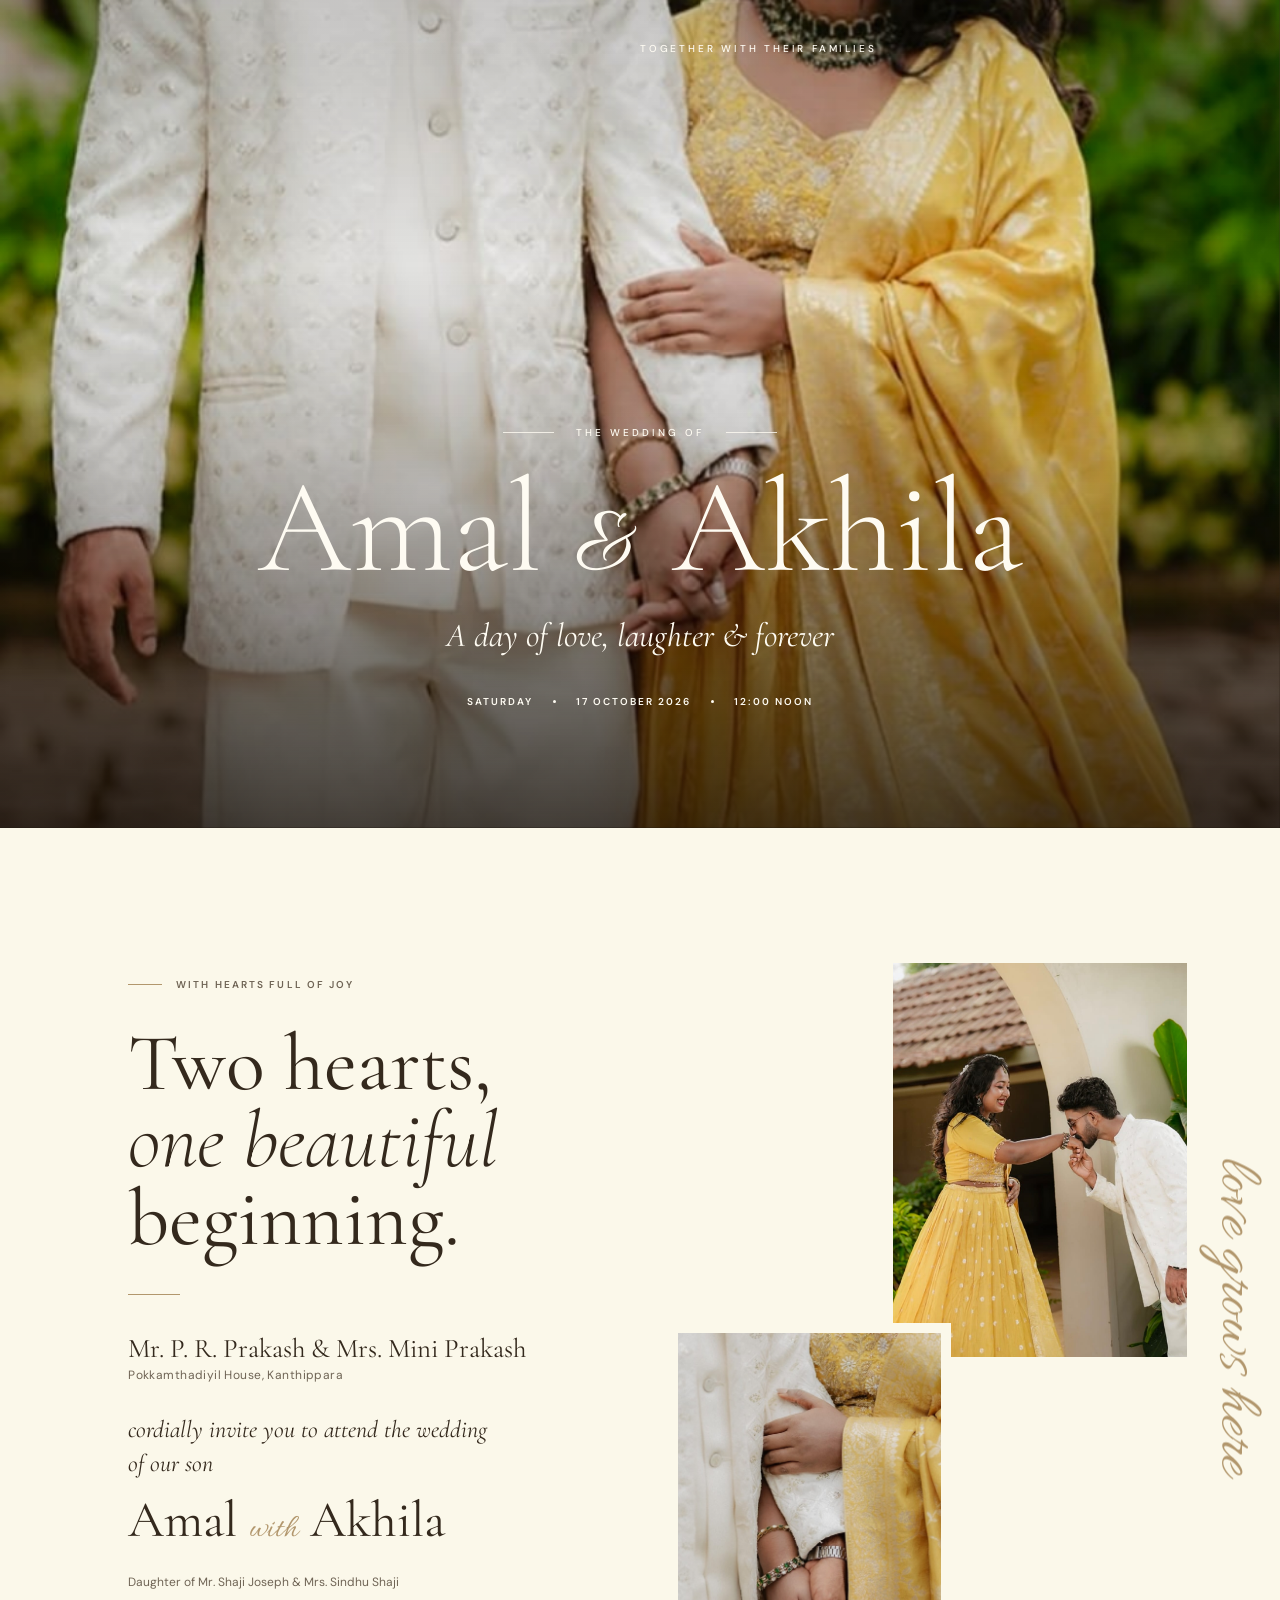
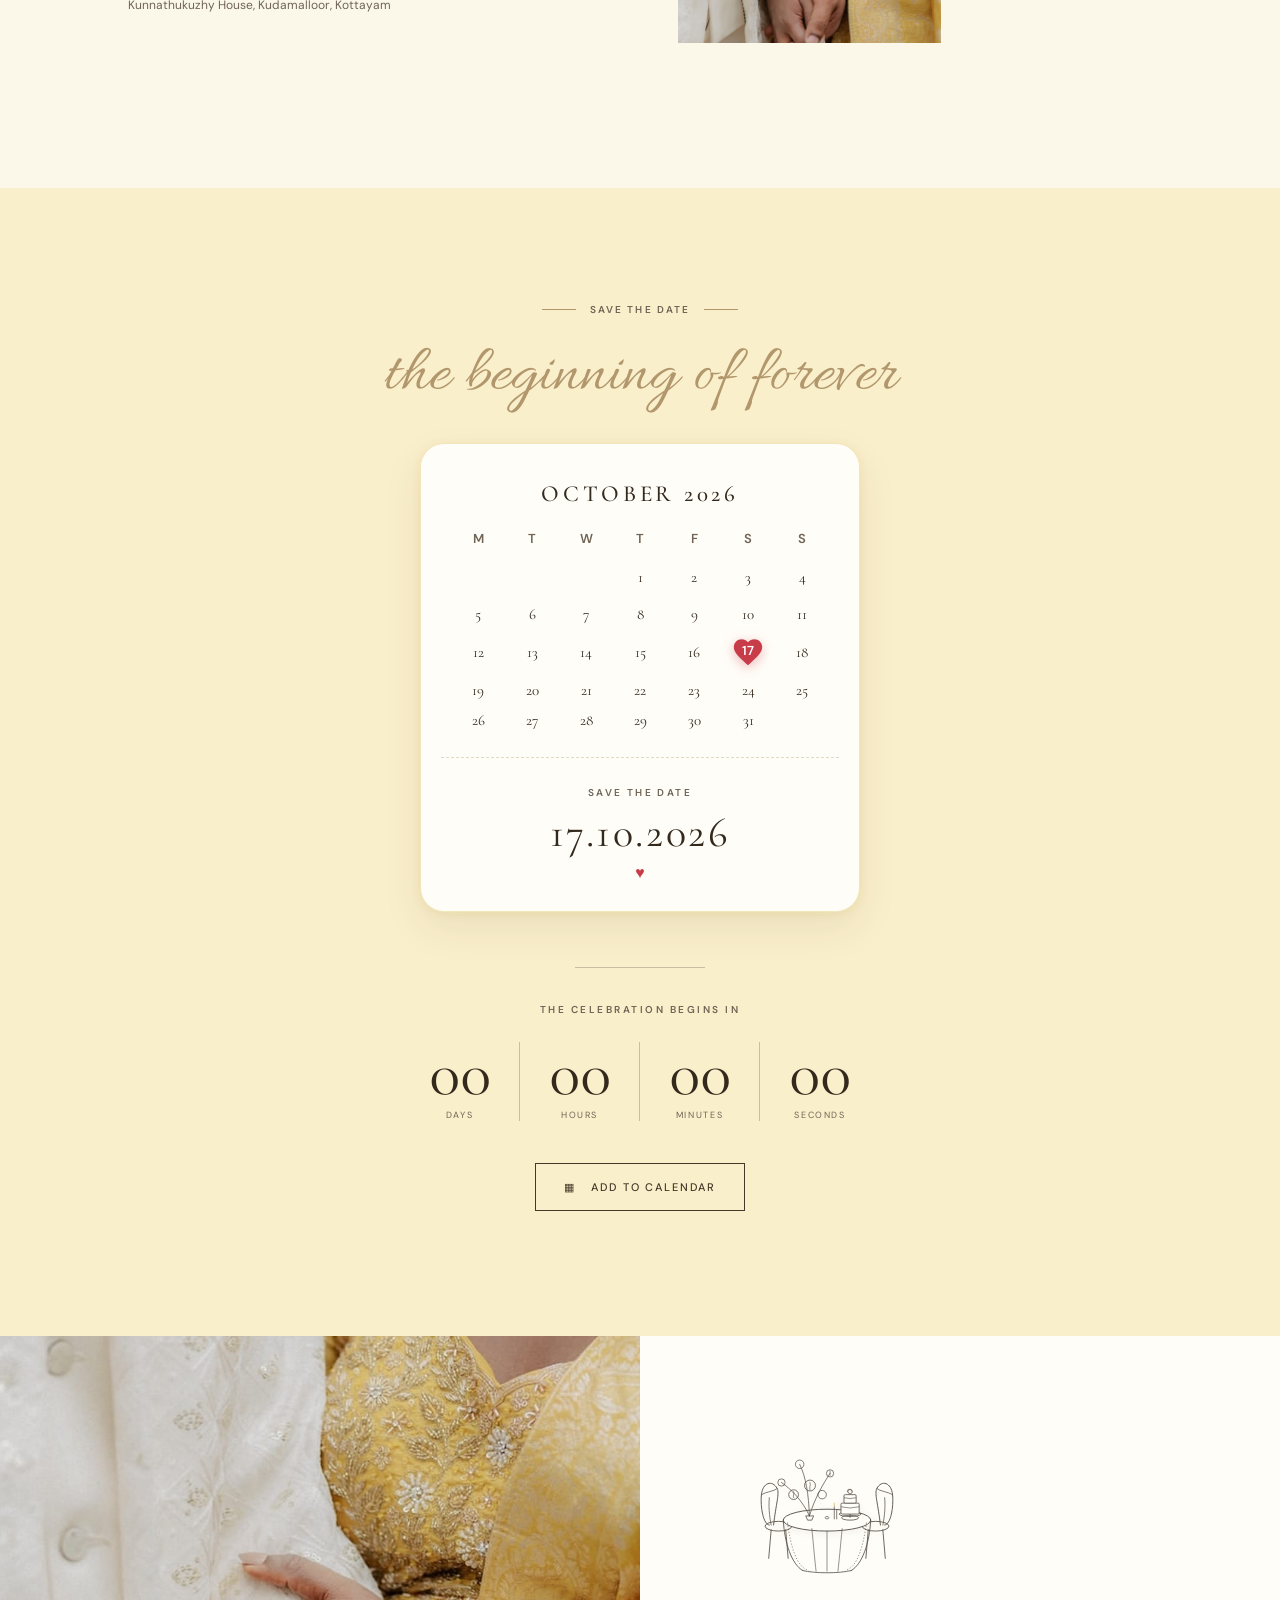
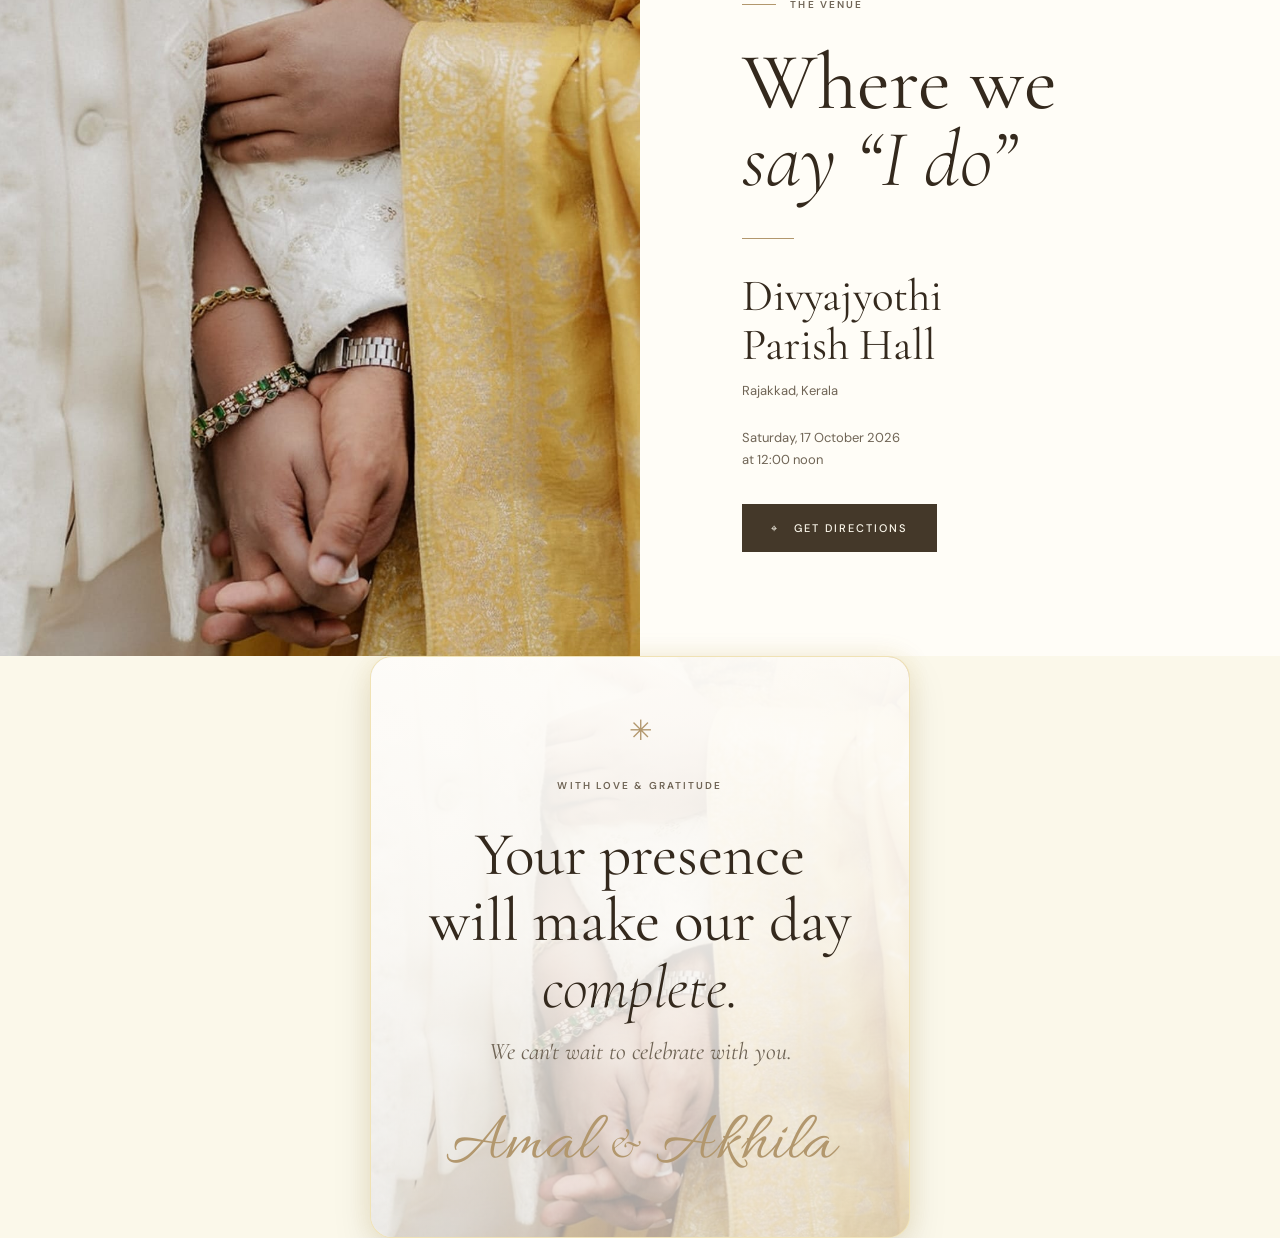
==== index.html @ 662a2f3a "Add hand-drawn wedding reception table sketch logo to venue section" ====
<!doctype html>
<html lang="en">

<head>
  <meta charset="utf-8">
  <meta name="viewport" content="width=device-width, initial-scale=1">
  <title>Amal & Akhila | 17 October 2026</title>
  <meta name="description"
    content="Join us for the wedding of Amal and Akhila at Divyajyothi Parish Hall, Rajakkad, on Saturday, 17 October 2026 at 12 noon.">
  <meta property="og:title" content="Amal & Akhila | 17 October 2026">
  <meta property="og:description"
    content="Join us for the wedding of Amal and Akhila. Saturday, 17 October 2026 at 12 noon, Divyajyothi Parish Hall, Rajakkad.">
  <meta property="og:type" content="website">
  <meta name="twitter:card" content="summary_large_image">
  <link rel="preconnect" href="https://fonts.googleapis.com">
  <link rel="preconnect" href="https://fonts.gstatic.com" crossorigin>
  <link
    href="https://fonts.googleapis.com/css2?family=Allura&family=Cormorant+Garamond:wght@300;400;500;600&family=DM+Sans:wght@400;500;600&display=swap"
    rel="stylesheet">
  <link rel="stylesheet" href="styles.css">
  <script src="script.js" defer></script>
</head>

<body>
  <div class="fog-overlay" id="fogOverlay" aria-hidden="true">
    <div class="fog-layer fog-layer-1"></div>
    <div class="fog-layer fog-layer-2"></div>
    <div class="fog-layer fog-layer-3"></div>
  </div>

  <main>


    <section class="hero" id="top" aria-label="Amal and Akhila wedding invitation">
      <img class="hero-image" src="assets/wedding-hero.jpeg" alt="A bride and groom together in a sunlit garden"
        width="1200" height="1600" fetchpriority="high">
      <div class="hero-shade"></div>
      <div class="hero-top-note">TOGETHER WITH THEIR FAMILIES</div>
      <div class="hero-content">
        <div class="hero-ornament"><span></span> THE WEDDING OF <span></span></div>
        <h1>Amal <em>&amp;</em> Akhila</h1>
        <p class="hero-subtitle">A day of love, laughter &amp; forever</p>
        <div class="hero-date"><span>SATURDAY</span><i></i><span>17 OCTOBER 2026</span><i></i><span>12:00 NOON</span>
        </div>
      </div>

    </section>

    <section class="invitation-section" id="invitation">
      <div class="section-inner invitation-grid">
        <div class="invitation-copy" data-reveal>
          <div class="eyebrow"><span class="eyebrow-line"></span> WITH HEARTS FULL OF JOY</div>
          <h2>Two hearts,<br><em>one beautiful</em><br>beginning.</h2>
          <div class="short-rule"></div>
          <p class="invite-lead">Mr. P. R. Prakash &amp; Mrs. Mini Prakash</p>
          <p class="invite-address">Pokkamthadiyil House, Kanthippara</p>
          <p class="invite-message">cordially invite you to attend the wedding of our son</p>
          <p class="couple-line">Amal <span>with</span> Akhila</p>
          <p class="invite-family">Daughter of Mr. Shaji Joseph &amp; Mrs. Sindhu Shaji<br>Kunnathukuzhy House,
            Kudamalloor, Kottayam</p>
        </div>
        <div class="invitation-art" data-reveal>
          <div class="art-frame art-frame-top"><img src="assets/wedding-couple.jpeg"
              alt="A couple sharing a quiet moment beneath an arch" width="1200" height="1504" loading="lazy"></div>
          <div class="art-frame art-frame-bottom"><img src="assets/wedding-detail.jpeg"
              alt="Ivory roses, wedding rings and silk ribbon" width="1200" height="1456" loading="lazy"></div>
          <div class="art-script">love grows here</div>
        </div>
      </div>
    </section>

    <section class="date-section" id="details">
      <div class="date-inner" data-reveal>
        <div class="eyebrow eyebrow-centered"><span class="eyebrow-line"></span> SAVE THE DATE <span
            class="eyebrow-line"></span></div>
        <p class="date-script">the beginning of forever</p>
        
        <!-- Reference Calendar Card -->
        <div class="calendar-card">
          <div class="calendar-card-top">
            <h3 class="calendar-month">OCTOBER 2026</h3>
            <div class="calendar-grid-header">
              <span>M</span><span>T</span><span>W</span><span>T</span><span>F</span><span>S</span><span>S</span>
            </div>
            <div class="calendar-grid-days">
              <span class="empty"></span><span class="empty"></span><span class="empty"></span><span>1</span><span>2</span><span>3</span><span>4</span>
              <span>5</span><span>6</span><span>7</span><span>8</span><span>9</span><span>10</span><span>11</span>
              <span>12</span><span>13</span><span>14</span><span>15</span><span>16</span><span class="day-heart"><svg class="heart-bg" viewBox="0 0 24 24"><path fill="#C83B49" d="M12 21.35l-1.45-1.32C5.4 15.36 2 12.28 2 8.5 2 5.42 4.42 3 7.5 3c1.74 0 3.41.81 4.5 2.09C13.09 3.81 14.76 3 16.5 3 19.58 3 22 5.42 22 8.5c0 3.78-3.4 6.86-8.55 11.54L12 21.35z"/></svg><span class="heart-num">17</span></span><span>18</span>
              <span>19</span><span>20</span><span>21</span><span>22</span><span>23</span><span>24</span><span>25</span>
              <span>26</span><span>27</span><span>28</span><span>29</span><span>30</span><span>31</span>
            </div>
          </div>
          <div class="calendar-card-divider"></div>
          <div class="calendar-card-bottom">
            <span class="calendar-subtext">SAVE THE DATE</span>
            <div class="calendar-date-big">17.10.2026</div>
            <div class="calendar-heart-icon">♥</div>
          </div>
        </div>

        <div class="date-divider"></div>
        <p class="countdown-intro">THE CELEBRATION BEGINS IN</p>
        <div class="countdown" aria-label="Time until the wedding">
          <div class="countdown-unit"><span class="countdown-number" data-count="days">—</span><span
              class="countdown-label">Days</span></div>
          <div class="countdown-unit"><span class="countdown-number" data-count="hours">—</span><span
              class="countdown-label">Hours</span></div>
          <div class="countdown-unit"><span class="countdown-number" data-count="minutes">—</span><span
              class="countdown-label">Minutes</span></div>
          <div class="countdown-unit"><span class="countdown-number" data-count="seconds">—</span><span
              class="countdown-label">Seconds</span></div>
        </div>
        <a class="invitation-button outline"
          href="https://calendar.google.com/calendar/render?action=TEMPLATE&amp;text=Amal%20%26%20Akhila%27s%20Wedding&amp;dates=20261017T063000Z%2F20261017T093000Z&amp;details=Wedding%20celebration%20at%20Divyajyothi%20Parish%20Hall%2C%20Rajakkad&amp;location=Divyajyothi%20Parish%20Hall%2C%20Rajakkad"
          target="_blank" rel="noopener noreferrer">▦ &nbsp; ADD TO CALENDAR</a>
      </div>
    </section>

    <section class="venue-section">
      <div class="venue-image-wrap" data-reveal><img src="assets/wedding-detail.jpeg"
          alt="A romantic arrangement of ivory flowers and wedding rings" width="1200" height="1456" loading="lazy">
      </div>
      <div class="venue-content" data-reveal>
        <div class="venue-sketch-logo">
          <svg viewBox="0 0 280 220" fill="none" xmlns="http://www.w3.org/2000/svg" class="venue-sketch-svg">
            <!-- Left Chair -->
            <path d="M45 140 C35 140 30 110 32 90 C34 70 50 65 58 80 C62 88 56 105 52 140" stroke="#3E362E" stroke-width="1.5" stroke-linecap="round" fill="none"/>
            <path d="M32 90 C40 85 52 85 58 80" stroke="#3E362E" stroke-width="1.2" stroke-linecap="round"/>
            <path d="M45 95 C43 115 47 135 48 140" stroke="#3E362E" stroke-width="1.2" stroke-linecap="round"/>
            <ellipse cx="60" cy="142" rx="22" ry="8" stroke="#3E362E" stroke-width="1.4" fill="none"/>
            <path d="M48 148 L44 195" stroke="#3E362E" stroke-width="1.4" stroke-linecap="round"/>
            <path d="M72 148 L76 195" stroke="#3E362E" stroke-width="1.4" stroke-linecap="round"/>

            <!-- Right Chair -->
            <path d="M235 140 C245 140 250 110 248 90 C246 70 230 65 222 80 C218 88 224 105 228 140" stroke="#3E362E" stroke-width="1.5" stroke-linecap="round" fill="none"/>
            <path d="M248 90 C240 85 228 85 222 80" stroke="#3E362E" stroke-width="1.2" stroke-linecap="round"/>
            <path d="M235 95 C237 115 233 135 232 140" stroke="#3E362E" stroke-width="1.2" stroke-linecap="round"/>
            <ellipse cx="220" cy="142" rx="22" ry="8" stroke="#3E362E" stroke-width="1.4" fill="none"/>
            <path d="M232 148 L236 195" stroke="#3E362E" stroke-width="1.4" stroke-linecap="round"/>
            <path d="M208 148 L204 195" stroke="#3E362E" stroke-width="1.4" stroke-linecap="round"/>

            <!-- Main Banquet Table & Draped Cloth -->
            <ellipse cx="140" cy="132" rx="72" ry="18" stroke="#3E362E" stroke-width="1.5" fill="#FFFDF8"/>
            <path d="M68 132 C70 170 82 205 100 215 M212 132 C210 170 198 205 180 215" stroke="#3E362E" stroke-width="1.4" stroke-linecap="round"/>
            <path d="M75 136 C80 175 90 210 110 215" stroke="#3E362E" stroke-width="1" stroke-dasharray="2 3"/>
            <path d="M205 136 C200 175 190 210 170 215" stroke="#3E362E" stroke-width="1" stroke-dasharray="2 3"/>
            <path d="M140 150 L140 216" stroke="#3E362E" stroke-width="1" stroke-linecap="round"/>
            <path d="M115 146 C118 175 120 200 122 216" stroke="#3E362E" stroke-width="1" stroke-linecap="round"/>
            <path d="M165 146 C162 175 160 200 158 216" stroke="#3E362E" stroke-width="1" stroke-linecap="round"/>
            <path d="M100 215 C120 220 160 220 180 215" stroke="#3E362E" stroke-width="1.3" stroke-linecap="round"/>

            <!-- Floral Centerpiece Bouquet (Left/Center) -->
            <path d="M105 125 L118 125 L115 132 L108 132 Z" stroke="#3E362E" stroke-width="1.3" fill="none"/>
            <!-- Floral Branches & Leaves -->
            <path d="M111 125 C100 100 80 80 65 70 M111 125 C110 90 105 60 95 40 M111 125 C120 95 135 70 145 55" stroke="#3E362E" stroke-width="1.2" stroke-linecap="round"/>
            <!-- Flower Blooms -->
            <circle cx="65" cy="70" r="6" stroke="#3E362E" stroke-width="1.2" fill="none"/>
            <circle cx="95" cy="40" r="7" stroke="#3E362E" stroke-width="1.2" fill="none"/>
            <circle cx="145" cy="55" r="6" stroke="#3E362E" stroke-width="1.2" fill="none"/>
            <circle cx="85" cy="90" r="8" stroke="#3E362E" stroke-width="1.3" fill="none"/>
            <circle cx="112" cy="75" r="9" stroke="#3E362E" stroke-width="1.3" fill="none"/>
            <circle cx="132" cy="90" r="7" stroke="#3E362E" stroke-width="1.2" fill="none"/>
            <!-- Flower petals detailing -->
            <path d="M85 85 C87 88 83 92 85 95 M112 70 C114 74 110 78 112 82 M145 51 C146 54 144 56 145 58" stroke="#3E362E" stroke-width="1" stroke-linecap="round"/>

            <!-- Tiered Cake on Stand (Right/Center) -->
            <ellipse cx="178" cy="128" rx="14" ry="4" stroke="#3E362E" stroke-width="1.3"/>
            <path d="M178 128 L178 122" stroke="#3E362E" stroke-width="1.3"/>
            <ellipse cx="178" cy="122" rx="18" ry="4" stroke="#3E362E" stroke-width="1.3"/>
            <!-- Tier 1 -->
            <rect x="163" y="104" width="30" height="18" rx="2" stroke="#3E362E" stroke-width="1.3" fill="#FFFDF8"/>
            <path d="M163 110 Q178 114 193 110" stroke="#3E362E" stroke-width="1" fill="none"/>
            <!-- Tier 2 -->
            <rect x="168" y="90" width="20" height="14" rx="2" stroke="#3E362E" stroke-width="1.3" fill="#FFFDF8"/>
            <path d="M168 95 Q178 98 188 95" stroke="#3E362E" stroke-width="1" fill="none"/>
            <!-- Cake Topper Flowers -->
            <circle cx="178" cy="85" r="3.5" stroke="#3E362E" stroke-width="1.1" fill="none"/>
            <path d="M174 86 C172 82 176 80 178 82 M182 86 C180 82 180 80 178 82" stroke="#3E362E" stroke-width="1"/>

            <!-- Candlesticks & Glasses -->
            <path d="M152 130 L152 110 M156 130 L156 115" stroke="#3E362E" stroke-width="1.2" stroke-linecap="round"/>
            <path d="M152 108 C152 105 152 104 152 104" stroke="#D4AF37" stroke-width="1.5" stroke-linecap="round"/>
            <ellipse cx="140" cy="128" rx="3" ry="2" stroke="#3E362E" stroke-width="1.1"/>
          </svg>
        </div>

        <div class="eyebrow"><span class="eyebrow-line"></span> THE VENUE</div>
        <h2>Where we<br><em>say “I do”</em></h2>
        <div class="short-rule"></div>
        <h3>Divyajyothi<br>Parish Hall</h3>
        <p>Rajakkad, Kerala</p>
        <p class="venue-time">Saturday, 17 October 2026<br>at 12:00 noon</p>
        <a class="invitation-button solid"
          href="https://www.google.com/maps/search/?api=1&amp;query=Divyajyothi+Parish+Hall+Rajakkad" target="_blank"
          rel="noopener noreferrer">⌖ &nbsp; GET DIRECTIONS</a>
      </div>
    </section>

    <section class="closing-section" id="closing">
      <div class="closing-photo-card" data-reveal>
        <div class="card-bg-wrap">
          <img class="card-bg-img" src="assets/wedding-detail.jpeg" alt="Romantic wedding detail" loading="lazy">
          <div class="card-photo-overlay"></div>
        </div>
        <div class="sparkles-overlay">
          <span class="sparkle sp-1">✦</span>
          <span class="sparkle sp-2">✧</span>
          <span class="sparkle sp-3">✦</span>
          <span class="sparkle sp-4">✧</span>
          <span class="sparkle sp-5">✦</span>
        </div>
        <div class="closing-content">
          <span class="closing-star">✳</span>
          <p class="eyebrow eyebrow-centered">WITH LOVE &amp; GRATITUDE</p>
          <h2>Your presence<br>will make our day <em>complete.</em></h2>
          <p>We can't wait to celebrate with you.</p>
          <div class="closing-names">Amal <span>&amp;</span> Akhila</div>
        </div>
      </div>
    </section>

  </main>
</body>

</html>
---- styles.css ----
/* Font and shape tokens */
:root {
  --color-background: var(--background);
  --color-foreground: var(--foreground);
  --color-card: var(--card);
  --color-card-foreground: var(--card-foreground);
  --color-popover: var(--popover);
  --color-popover-foreground: var(--popover-foreground);
  --color-primary: var(--primary);
  --color-primary-foreground: var(--primary-foreground);
  --color-secondary: var(--secondary);
  --color-secondary-foreground: var(--secondary-foreground);
  --color-muted: var(--muted);
  --color-muted-foreground: var(--muted-foreground);
  --color-accent: var(--accent);
  --color-accent-foreground: var(--accent-foreground);
  --color-destructive: var(--destructive);
  --color-destructive-foreground: var(--destructive-foreground);
  --color-border: var(--border);
  --color-input: var(--input);
  --color-ring: var(--ring);
  --color-ring-offset-background: var(--background);
  --radius-sm: 0;
  --radius-md: 0;
  --radius-lg: 0;
  --font-sans: "DM Sans", sans-serif;
  --font-serif: "Cormorant Garamond", Georgia, serif;
  --font-script: "Allura", cursive;
}

:root {
  --background: oklch(0.977 0.018 94);
  --foreground: oklch(0.29 0.026 72);
  --card: oklch(0.994 0.008 92);
  --card-foreground: var(--foreground);
  --popover: var(--card);
  --popover-foreground: var(--foreground);
  --primary: oklch(0.35 0.03 73);
  --primary-foreground: oklch(0.983 0.017 93);
  --secondary: oklch(0.943 0.046 95);
  --secondary-foreground: var(--foreground);
  --muted: oklch(0.946 0.022 88);
  --muted-foreground: oklch(0.51 0.027 77);
  --accent: oklch(0.858 0.075 91);
  --accent-foreground: var(--foreground);
  --destructive: oklch(0.55 0.19 25);
  --destructive-foreground: var(--primary-foreground);
  --border: oklch(0.80 0.039 86);
  --input: var(--border);
  --ring: oklch(0.62 0.08 85);
  --gold: oklch(0.69 0.065 78);
  --cream: oklch(0.994 0.008 92);
  --butter: oklch(0.952 0.049 94);
  --hero-ink: oklch(0.988 0.012 93);
  --hero-shade: linear-gradient(to bottom, oklch(0.19 0.02 65 / 16%) 0%, transparent 32%, oklch(0.19 0.02 65 / 15%) 53%, oklch(0.16 0.02 65 / 75%) 100%);
}

* {
  box-sizing: border-box;
}

html {
  scroll-behavior: smooth;
}

body {
  margin: 0;
  background: var(--background);
  color: var(--foreground);
  font-family: var(--font-sans);
  -webkit-font-smoothing: antialiased;
  overflow-x: hidden;
}

a {
  color: inherit;
  text-decoration: none;
}

button,
a {
  -webkit-tap-highlight-color: transparent;
}

::selection {
  background: var(--accent);
  color: var(--foreground);
}

.site-header {
  height: 72px;
  background: var(--background);
  display: flex;
  align-items: center;
  justify-content: space-between;
  padding: 0 max(5.5vw, 24px);
}

.brand-mark {
  font-family: var(--font-serif);
  font-size: 29px;
  font-weight: 500;
  white-space: nowrap;
  line-height: 1;
}

.brand-mark span {
  color: var(--gold);
  font-style: italic;
  font-size: 22px;
  margin: 0 3px;
}

.header-date,
.header-link {
  font-size: 10px;
  letter-spacing: .18em;
  font-weight: 600;
}

.header-link {
  display: inline-flex;
  align-items: center;
  gap: 14px;
  transition: gap .3s ease;
}

.header-link:hover {
  gap: 20px;
}

.hero {
  height: min(850px, calc(100svh - 72px));
  min-height: 590px;
  position: relative;
  overflow: hidden;
  display: flex;
  align-items: flex-end;
  justify-content: center;
  background: var(--primary);
  color: var(--hero-ink);
}

.hero-image {
  width: 100%;
  height: 100%;
  position: absolute;
  inset: 0;
  object-fit: cover;
  object-position: center 45%;
  animation: hero-zoom 1.8s cubic-bezier(.2, .7, .3, 1) both;
}

.hero-shade {
  position: absolute;
  inset: 0;
  background: var(--hero-shade);
}

.hero-top-note {
  position: absolute;
  top: 42px;
  left: 50%;
  transform: translateX(-50%);
  white-space: nowrap;
  font-size: 10px;
  letter-spacing: .28em;
  font-weight: 500;
  animation: rise-in 1.1s 0.2s both;
}

.hero-content {
  position: relative;
  text-align: center;
  padding: 0 20px 120px;
  width: 100%;
}

.hero-ornament {
  display: flex;
  align-items: center;
  justify-content: center;
  gap: 22px;
  font-size: 10px;
  font-weight: 500;
  letter-spacing: .3em;
  animation: rise-in 1.1s 0.35s both;
}

.hero-ornament span {
  height: 1px;
  width: 51px;
  background: currentColor;
  opacity: .8;
}

.hero h1 {
  font-family: var(--font-serif);
  font-size: clamp(74px, 10.4vw, 160px);
  font-weight: 300;
  line-height: .98;
  margin: 24px 0 0;
  white-space: nowrap;
  animation: rise-in 1.2s 0.5s both;
}

.hero h1 em {
  font-family: var(--font-script);
  font-size: .73em;
  font-weight: 400;
  font-style: normal;
  display: inline-block;
  transform: translateY(-.03em);
}

.hero-subtitle {
  font-family: var(--font-serif);
  font-style: italic;
  font-size: clamp(22px, 2.6vw, 35px);
  margin: 14px 0 39px;
  animation: rise-in 1.2s 0.65s both;
}

.hero-date {
  display: flex;
  justify-content: center;
  align-items: center;
  gap: 20px;
  font-size: 10px;
  font-weight: 600;
  letter-spacing: .2em;
  animation: rise-in 1.2s 0.8s both;
}

.hero-date i {
  height: 3px;
  width: 3px;
  border-radius: 50%;
  background: currentColor;
}

.scroll-cue {
  position: absolute;
  bottom: 29px;
  left: 50%;
  transform: translateX(-50%);
  display: flex;
  align-items: center;
  gap: 14px;
  flex-direction: column;
  white-space: nowrap;
  font-size: 9px;
  letter-spacing: .22em;
  animation: rise-in 1.2s 1s both;
}

.scroll-cue svg {
  animation: float-down 2.4s ease-in-out infinite;
}

.section-inner {
  max-width: 1400px;
  margin: auto;
}

.invitation-section {
  background: var(--background);
  padding: 135px max(6vw, 24px) 145px;
  overflow: hidden;
}

.invitation-grid {
  display: grid;
  grid-template-columns: 1fr 1fr;
  align-items: center;
  gap: 6vw;
}

.invitation-copy {
  padding-left: min(4vw, 60px);
}

.eyebrow {
  display: flex;
  align-items: center;
  gap: 14px;
  font-size: 10px;
  font-weight: 600;
  letter-spacing: .21em;
  color: var(--muted-foreground);
}

.eyebrow-line {
  width: 34px;
  height: 1px;
  background: var(--gold);
  display: inline-block;
  flex: none;
}

.invitation-copy h2,
.venue-content h2 {
  font-family: var(--font-serif);
  font-size: clamp(58px, 6.3vw, 100px);
  line-height: .96;
  font-weight: 400;
  margin: 34px 0 30px;
}

.invitation-copy h2 em,
.venue-content h2 em,
.closing-content h2 em {
  font-weight: 300;
}

.short-rule {
  width: 52px;
  height: 1px;
  background: var(--gold);
  margin: 37px 0;
}

.invite-lead {
  font-family: var(--font-serif);
  font-size: clamp(24px, 2.1vw, 31px);
  margin: 0 0 2px;
}

.invite-address {
  font-size: 12px;
  color: var(--muted-foreground);
  margin: 0;
  letter-spacing: .035em;
}

.invite-message {
  max-width: 360px;
  font-family: var(--font-serif);
  font-size: 24px;
  font-style: italic;
  line-height: 1.4;
  margin: 30px 0 12px;
}

.couple-line {
  font-family: var(--font-serif);
  font-size: clamp(39px, 4vw, 60px);
  margin: 0;
  line-height: 1.1;
}

.couple-line span {
  font-family: var(--font-script);
  font-size: .65em;
  color: var(--gold);
}

.invite-family {
  font-size: 12px;
  line-height: 1.9;
  color: var(--muted-foreground);
  margin-top: 22px;
}

.invitation-art {
  height: 680px;
  position: relative;
}

.art-frame {
  position: absolute;
  overflow: hidden;
  background: var(--secondary);
}

.art-frame img {
  height: 100%;
  width: 100%;
  object-fit: cover;
  transition: transform 1s ease;
}

.art-frame:hover img {
  transform: scale(1.055);
}

.art-frame-top {
  width: 56%;
  height: 58%;
  top: 0;
  right: 3%;
}

.art-frame-bottom {
  width: 52%;
  height: 47%;
  bottom: 0;
  left: 0;
  border: 10px solid var(--background);
  border-left: 0;
  border-bottom: 0;
}

.art-script {
  position: absolute;
  right: -6%;
  top: 46%;
  transform: rotate(90deg) translateX(50%);
  transform-origin: right center;
  white-space: nowrap;
  font-family: var(--font-script);
  font-size: clamp(45px, 5vw, 76px);
  color: var(--gold);
}

.date-section {
  background: var(--butter);
  text-align: center;
  padding: 115px 24px 125px;
  position: relative;
}

.date-inner {
  max-width: 720px;
  margin: auto;
}

.eyebrow-centered {
  justify-content: center;
}

.date-script {
  font-family: var(--font-script);
  font-size: clamp(44px, 5.2vw, 75px);
  color: var(--gold);
  line-height: 1;
  margin: 28px 0 7px;
}

/* Calendar Card Design (Matching Reference Image) */
.calendar-card {
  max-width: 440px;
  margin: 32px auto 20px;
  background: #FFFDF8;
  border-radius: 24px;
  padding: 36px 30px 28px;
  box-shadow: 0 16px 40px rgba(50, 40, 20, 0.08), 0 2px 10px rgba(212, 175, 55, 0.15);
  border: 1px solid rgba(212, 175, 55, 0.3);
  text-align: center;
  transition: transform 0.4s ease, box-shadow 0.4s ease;
}

.calendar-card:hover {
  transform: translateY(-4px);
  box-shadow: 0 20px 48px rgba(50, 40, 20, 0.12), 0 4px 16px rgba(212, 175, 55, 0.22);
}

.calendar-month {
  font-family: var(--font-serif);
  font-size: 23px;
  font-weight: 500;
  letter-spacing: 0.16em;
  color: var(--foreground);
  margin: 0 0 22px;
  text-transform: uppercase;
}

.calendar-grid-header {
  display: grid;
  grid-template-columns: repeat(7, 1fr);
  font-size: 13px;
  font-weight: 600;
  color: var(--muted-foreground);
  margin-bottom: 14px;
}

.calendar-grid-days {
  display: grid;
  grid-template-columns: repeat(7, 1fr);
  row-gap: 12px;
  font-size: 15px;
  color: var(--foreground);
  font-family: var(--font-serif);
  align-items: center;
  justify-items: center;
}

.calendar-grid-days .empty {
  height: 32px;
  width: 32px;
}

/* Red Heart Highlight for Day 17 */
.day-heart {
  position: relative;
  width: 34px;
  height: 34px;
  display: inline-flex;
  align-items: center;
  justify-content: center;
}

.day-heart .heart-bg {
  position: absolute;
  inset: 0;
  width: 100%;
  height: 100%;
  filter: drop-shadow(0 3px 6px rgba(200, 59, 73, 0.35));
}

.day-heart .heart-num {
  position: relative;
  z-index: 2;
  color: #FFFFFF;
  font-weight: 600;
  font-size: 13px;
  font-family: var(--font-sans);
  transform: translateY(-1px);
}

.calendar-card-divider {
  border-top: 1.5px dashed rgba(190, 170, 130, 0.45);
  margin: 28px -10px 22px;
}

.calendar-card-bottom {
  text-align: center;
}

.calendar-subtext {
  font-size: 10px;
  letter-spacing: 0.24em;
  font-weight: 600;
  color: var(--muted-foreground);
  text-transform: uppercase;
}

.calendar-date-big {
  font-family: var(--font-serif);
  font-size: clamp(34px, 4.5vw, 42px);
  font-weight: 400;
  letter-spacing: 0.06em;
  color: var(--foreground);
  margin: 6px 0 2px;
}

.calendar-heart-icon {
  color: #C83B49;
  font-size: 16px;
  display: inline-block;
  margin-top: 2px;
}

.date-divider {
  height: 1px;
  width: 130px;
  background: var(--border);
  margin: 55px auto 35px;
}

.countdown-intro {
  font-size: 10px;
  font-weight: 600;
  letter-spacing: .25em;
  color: var(--muted-foreground);
}

.countdown {
  display: grid;
  grid-template-columns: repeat(4, 1fr);
  max-width: 480px;
  margin: 26px auto 42px;
}

.countdown-unit {
  display: flex;
  flex-direction: column;
  align-items: center;
  gap: 3px;
  border-right: 1px solid var(--border);
}

.countdown-unit:last-child {
  border-right: none;
}

.countdown-number {
  font-family: var(--font-serif);
  font-size: clamp(42px, 5vw, 67px);
  line-height: 1;
  font-variant-numeric: tabular-nums;
}

.countdown-label {
  font-size: 9px;
  letter-spacing: .18em;
  text-transform: uppercase;
  color: var(--muted-foreground);
}

.venue-section {
  display: grid;
  grid-template-columns: 1fr 1fr;
  background: var(--cream);
  min-height: 670px;
  overflow: hidden;
}

.venue-image-wrap {
  overflow: hidden;
  min-height: 670px;
}

.venue-image-wrap img {
  width: 100%;
  height: 100%;
  object-fit: cover;
  object-position: center 43%;
  transition: transform 1.1s ease;
}

.venue-image-wrap:hover img {
  transform: scale(1.045);
}

.venue-content {
  padding: 95px clamp(40px, 8vw, 160px);
  display: flex;
  flex-direction: column;
  align-items: flex-start;
  justify-content: center;
}

.venue-content h2 {
  margin: 33px 0 0;
}

.venue-content .short-rule {
  margin: 39px 0 33px;
}

.venue-content h3 {
  font-family: var(--font-serif);
  font-size: clamp(33px, 3.5vw, 51px);
  font-weight: 400;
  line-height: 1.1;
  margin: 0 0 10px;
}

.venue-content p {
  color: var(--muted-foreground);
  font-size: 13px;
  margin: 0;
  line-height: 1.7;
}

.venue-content .venue-time {
  margin: 25px 0 32px;
}

/* Ethereal Atmospheric Fog Entrance Overlay */
.fog-overlay {
  position: fixed;
  inset: 0;
  width: 100vw;
  height: 100vh;
  z-index: 9999;
  pointer-events: none;
  overflow: hidden;
  opacity: 1;
  transition: opacity 1.8s cubic-bezier(.25, 1, .4, 1), filter 1.8s ease, transform 1.8s ease;
  background: radial-gradient(circle at 50% 50%, rgba(255, 250, 240, 0.98) 0%, rgba(245, 237, 222, 0.99) 55%, rgba(235, 224, 204, 1) 100%);
}

.fog-overlay.fade-out {
  opacity: 0;
  filter: blur(30px);
  transform: scale(1.08);
}

.fog-layer {
  position: absolute;
  inset: -50%;
  width: 200%;
  height: 200%;
  pointer-events: none;
}

.fog-layer-1 {
  background: radial-gradient(ellipse at 30% 40%, rgba(255, 255, 255, 0.95) 0%, transparent 60%), radial-gradient(ellipse at 70% 60%, rgba(228, 212, 175, 0.65) 0%, transparent 50%);
  animation: fog-float-1 20s ease-in-out infinite alternate;
}

.fog-layer-2 {
  background: radial-gradient(ellipse at 60% 30%, rgba(255, 245, 220, 0.85) 0%, transparent 55%), radial-gradient(ellipse at 20% 70%, rgba(235, 218, 180, 0.55) 0%, transparent 50%);
  animation: fog-float-2 24s ease-in-out infinite alternate;
}

.fog-layer-3 {
  background: radial-gradient(circle at 50% 50%, rgba(255, 255, 255, 0.98) 0%, transparent 65%);
}

@keyframes fog-float-1 {
  0% {
    transform: translate(0, 0) scale(1);
  }

  100% {
    transform: translate(-6%, 5%) scale(1.12);
  }
}

@keyframes fog-float-2 {
  0% {
    transform: translate(0, 0) scale(1.05);
  }

  100% {
    transform: translate(5%, -5%) scale(1);
  }
}

/* Reference Photo Card Layout & Sparkles */
.closing-photo-card {
  position: relative;
  width: 100%;
  max-width: 540px;
  border-radius: 22px;
  overflow: hidden;
  background: #FFFDF9;
  box-shadow: 0 16px 40px rgba(0, 0, 0, 0.1), 0 0 25px rgba(212, 175, 55, 0.15);
  border: 1px solid rgba(212, 175, 55, 0.35);
  margin: 0 auto;
  display: flex;
  flex-direction: column;
  align-items: center;
  justify-content: center;
  z-index: 2;
  transition: box-shadow 0.6s ease;
}

.closing-photo-card:hover {
  box-shadow: 0 20px 48px rgba(0, 0, 0, 0.14), 0 0 32px rgba(212, 175, 55, 0.25);
}

.card-bg-wrap {
  position: absolute;
  inset: 0;
  width: 100%;
  height: 100%;
  pointer-events: none;
}

.card-bg-img {
  width: 100%;
  height: 100%;
  object-fit: cover;
  object-position: center bottom;
  opacity: 0.65;
  transition: transform 1.8s ease;
}

.closing-photo-card:hover .card-bg-img {
  transform: scale(1.03);
}

.card-photo-overlay {
  position: absolute;
  inset: 0;
  background: linear-gradient(to bottom, rgba(255, 253, 249, 0.96) 0%, rgba(255, 253, 249, 0.84) 48%, rgba(255, 253, 249, 0.4) 100%);
}

/* Sparkles Micro Animation */
.sparkles-overlay {
  position: absolute;
  inset: 0;
  pointer-events: none;
  z-index: 3;
  overflow: hidden;
}

.sparkle {
  position: absolute;
  color: var(--gold);
  font-size: 14px;
  opacity: 0;
  animation: sparkle-twinkle 3.4s ease-in-out infinite;
}

.sp-1 {
  top: 14%;
  left: 14%;
  animation-delay: 0.2s;
  font-size: 16px;
}

.sp-2 {
  top: 24%;
  right: 14%;
  animation-delay: 1.1s;
  font-size: 13px;
}

.sp-3 {
  bottom: 26%;
  left: 12%;
  animation-delay: 2.0s;
  font-size: 15px;
}

.sp-4 {
  bottom: 16%;
  right: 16%;
  animation-delay: 0.7s;
  font-size: 12px;
}

.sp-5 {
  top: 48%;
  right: 8%;
  animation-delay: 1.6s;
  font-size: 14px;
}

@keyframes sparkle-twinkle {

  0%,
  100% {
    opacity: 0;
    transform: scale(0.5) rotate(0deg);
  }

  50% {
    opacity: 0.9;
    transform: scale(1.3) rotate(45deg);
    filter: drop-shadow(0 0 6px rgba(212, 175, 55, 0.7));
  }
}

.closing-content {
  position: relative;
  z-index: 4;
  padding: 55px 32px 48px;
  width: 100%;
  display: flex;
  flex-direction: column;
  align-items: center;
  text-align: center;
}

.closing-star {
  font-size: 28px;
  color: var(--gold);
  display: inline-block;
  margin-bottom: 20px;
  animation: star-pulse 3s ease-in-out infinite;
}

@keyframes star-pulse {

  0%,
  100% {
    transform: scale(1);
    opacity: 0.85;
  }

  50% {
    transform: scale(1.22);
    opacity: 1;
    filter: drop-shadow(0 0 8px rgba(212, 175, 55, 0.75));
  }
}

.closing-content h2 {
  font-family: var(--font-serif);
  font-weight: 400;
  font-size: clamp(38px, 4.8vw, 64px);
  line-height: 1.08;
  margin: 20px auto 16px;
  color: var(--foreground);
}

.closing-content>p:not(.eyebrow) {
  font-family: var(--font-serif);
  font-size: clamp(19px, 2.2vw, 24px);
  font-style: italic;
  margin: 0 0 35px;
  color: var(--muted-foreground);
}

.closing-names {
  font-family: var(--font-script);
  font-size: clamp(48px, 5.5vw, 70px);
  color: var(--gold);
}

.closing-names span {
  font-family: var(--font-serif);
  font-size: .6em;
  font-style: italic;
}

.site-footer {
  border-top: 1px solid var(--border);
  display: flex;
  justify-content: space-between;
  gap: 20px;
  padding: 31px max(5.5vw, 24px);
  font-size: 10px;
  font-weight: 600;
  letter-spacing: .15em;
}

.site-footer a {
  white-space: nowrap;
}

/* Prominent & Smooth Scroll Reveal Animations */
[data-reveal] {
  opacity: 0;
  transform: translateY(55px) scale(0.97);
  transition: opacity 1s cubic-bezier(.16, 1, .3, 1), transform 1s cubic-bezier(.16, 1, .3, 1);
  will-change: opacity, transform;
}

[data-reveal].is-visible {
  opacity: 1;
  transform: translateY(0) scale(1);
}

@keyframes hero-zoom {
  from {
    transform: scale(1.08);
    opacity: .65;
  }

  to {
    transform: scale(1);
    opacity: 1;
  }
}

@keyframes rise-in {
  from {
    opacity: 0;
    transform: translateY(30px);
  }

  to {
    opacity: 1;
    transform: translateY(0);
  }
}

@keyframes float-down {
  50% {
    transform: translateY(6px);
  }
}

@media (max-width: 900px) {
  .invitation-section {
    padding: 100px 30px;
  }

  .invitation-grid {
    gap: 30px;
  }

  .invitation-copy {
    padding-left: 0;
  }

  .invitation-art {
    height: 540px;
  }

  .art-script {
    right: -3%;
  }

  .venue-content {
    padding: 70px 45px;
  }
}

@media (max-width: 700px) {
  .site-header {
    height: 62px;
    padding: 0 22px;
  }

  .brand-mark {
    font-size: 25px;
  }

  .header-date {
    display: none;
  }

  .header-link {
    font-size: 9px;
    gap: 7px;
  }

  .hero {
    height: min(760px, calc(100svh - 62px));
    min-height: 590px;
  }

  .hero-image {
    object-position: center 42%;
  }

  .hero-top-note {
    top: 26px;
    font-size: 8px;
    letter-spacing: .19em;
  }

  .hero-content {
    padding: 0 12px 112px;
  }

  .hero-ornament {
    font-size: 8px;
    gap: 10px;
  }

  .hero-ornament span {
    width: 25px;
  }

  .hero h1 {
    font-size: clamp(47px, 12vw, 78px);
    margin-top: 16px;
  }

  .hero-subtitle {
    font-size: 22px;
    margin: 12px 0 27px;
  }

  .hero-date {
    font-size: 8px;
    gap: 8px;
    letter-spacing: .1em;
  }

  .scroll-cue {
    bottom: 20px;
    font-size: 8px;
  }

  .invitation-section {
    padding: 88px 25px 92px;
  }

  .invitation-grid {
    display: flex;
    flex-direction: column;
    align-items: stretch;
    gap: 55px;
  }

  .invitation-copy {
    text-align: center;
  }

  .invitation-copy .eyebrow {
    justify-content: center;
    font-size: 8px;
  }

  .invitation-copy h2 {
    font-size: clamp(59px, 12vw, 85px);
    margin: 25px 0;
  }

  .invitation-copy .short-rule {
    margin: 28px auto;
  }

  .invite-lead {
    font-size: 26px;
  }

  .invite-message {
    margin: 26px auto 10px;
  }

  .couple-line {
    font-size: clamp(42px, 10vw, 60px);
  }

  .invitation-art {
    height: min(115vw, 550px);
    width: min(100%, 470px);
    margin: 0 auto;
  }

  .art-frame-top {
    right: 6%;
  }

  .art-script {
    font-size: 49px;
    right: -3%;
  }

  .date-section {
    padding: 88px 18px 95px;
  }

  .date-script {
    font-size: 52px;
  }

  .date-display {
    gap: 17px;
  }

  .date-display strong {
    font-size: clamp(120px, 30vw, 180px);
  }

  .date-display span {
    font-size: 32px;
  }

  .date-meta {
    gap: 15px;
    font-size: 10px;
  }

  .date-divider {
    margin: 49px auto 35px;
  }

  .venue-section {
    display: flex;
    flex-direction: column;
  }

  .venue-image-wrap {
    height: 390px;
    min-height: 0;
  }

  .venue-content {
    padding: 76px 30px 88px;
    align-items: center;
    text-align: center;
  }

  .venue-content h2 {
    font-size: 71px;
    margin-top: 22px;
  }

  .venue-content .short-rule {
    margin: 28px auto;
  }

  .venue-content h3 {
    font-size: 43px;
  }

  .closing-section {
    padding: 60px 18px 70px;
  }

  .closing-content {
    padding: 40px 20px 35px;
  }

  .closing-content h2 {
    font-size: clamp(34px, 8.5vw, 52px);
  }

  .site-footer {
    flex-wrap: wrap;
    justify-content: center;
    text-align: center;
    padding: 30px 20px;
    font-size: 9px;
  }

  .site-footer span:nth-child(2) {
    order: 3;
    width: 100%;
  }
}

@media (max-width: 360px) {
  .hero h1 {
    font-size: 44px;
  }

  .hero-date {
    font-size: 7px;
  }

  .date-display span {
    font-size: 27px;
  }

  .date-display strong {
    font-size: 115px;
  }
}

@media (prefers-reduced-motion: reduce) {

  *,
  *::before,
  *::after {
    scroll-behavior: auto !important;
    animation-duration: .01ms !important;
    transition-duration: .01ms !important;
  }

  [data-reveal] {
    opacity: 1;
    transform: none;
  }
}

/* Standalone button styles */
.invitation-button {
  display: inline-flex;
  align-items: center;
  justify-content: center;
  gap: 10px;
  min-height: 48px;
  padding: 14px 28px;
  font-family: var(--font-sans);
  font-size: 11px;
  font-weight: 500;
  letter-spacing: .18em;
  white-space: nowrap;
  transition: background .25s, color .25s;
  border: 1px solid var(--primary);
}

.invitation-button svg {
  width: 16px;
  height: 16px;
}

.invitation-button.solid {
  background: var(--primary);
  color: var(--primary-foreground);
}

.invitation-button.solid:hover {
  background: var(--foreground);
}

.invitation-button.outline {
  background: transparent;
  color: var(--primary);
}

.invitation-button.outline:hover {
  background: var(--primary);
  color: var(--primary-foreground);
}

/* Venue Reception Table Sketch Logo (Matching Reference Line Art) */
.venue-sketch-logo {
  margin-bottom: 24px;
  text-align: left;
}

.venue-sketch-svg {
  width: 170px;
  height: auto;
  display: block;
  opacity: 0.88;
  filter: drop-shadow(0 2px 4px rgba(0,0,0,0.06));
  transition: transform 0.5s ease, opacity 0.5s ease;
}

.venue-content:hover .venue-sketch-svg {
  transform: scale(1.04);
  opacity: 1;
}
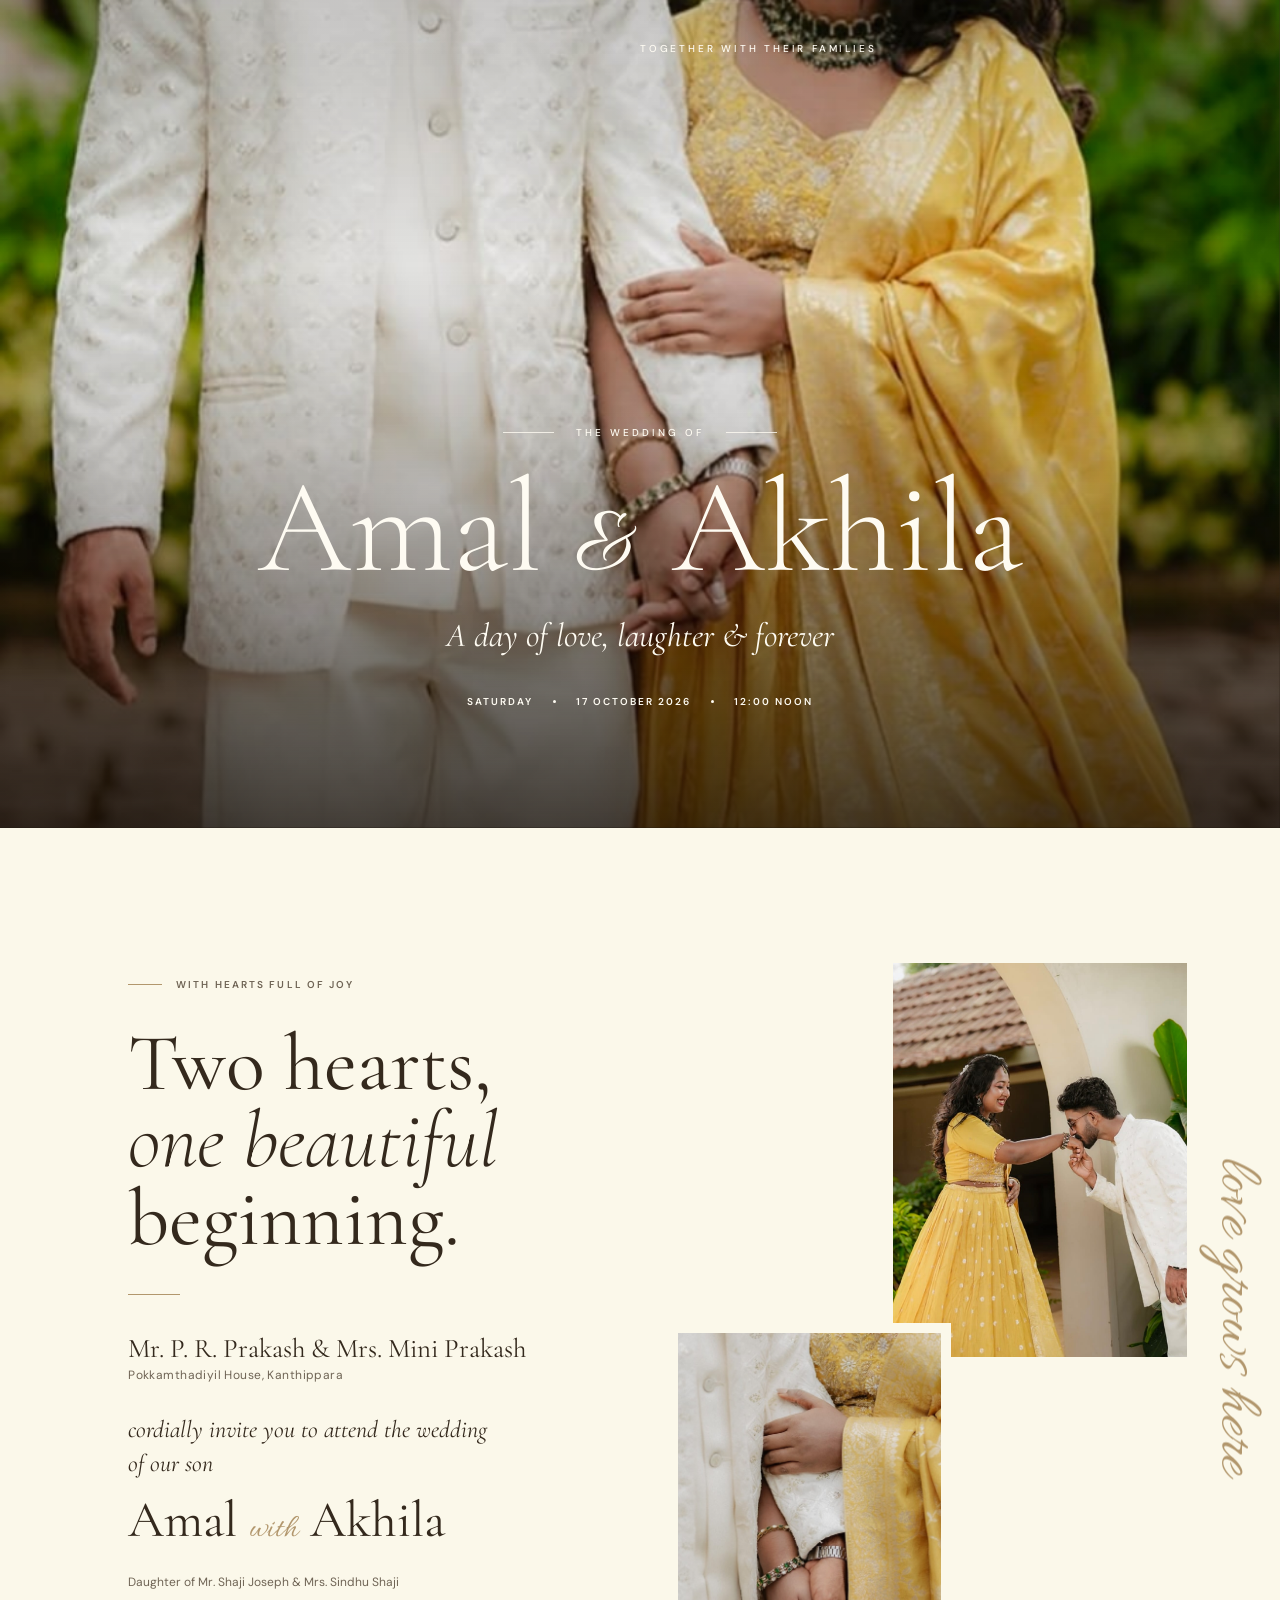
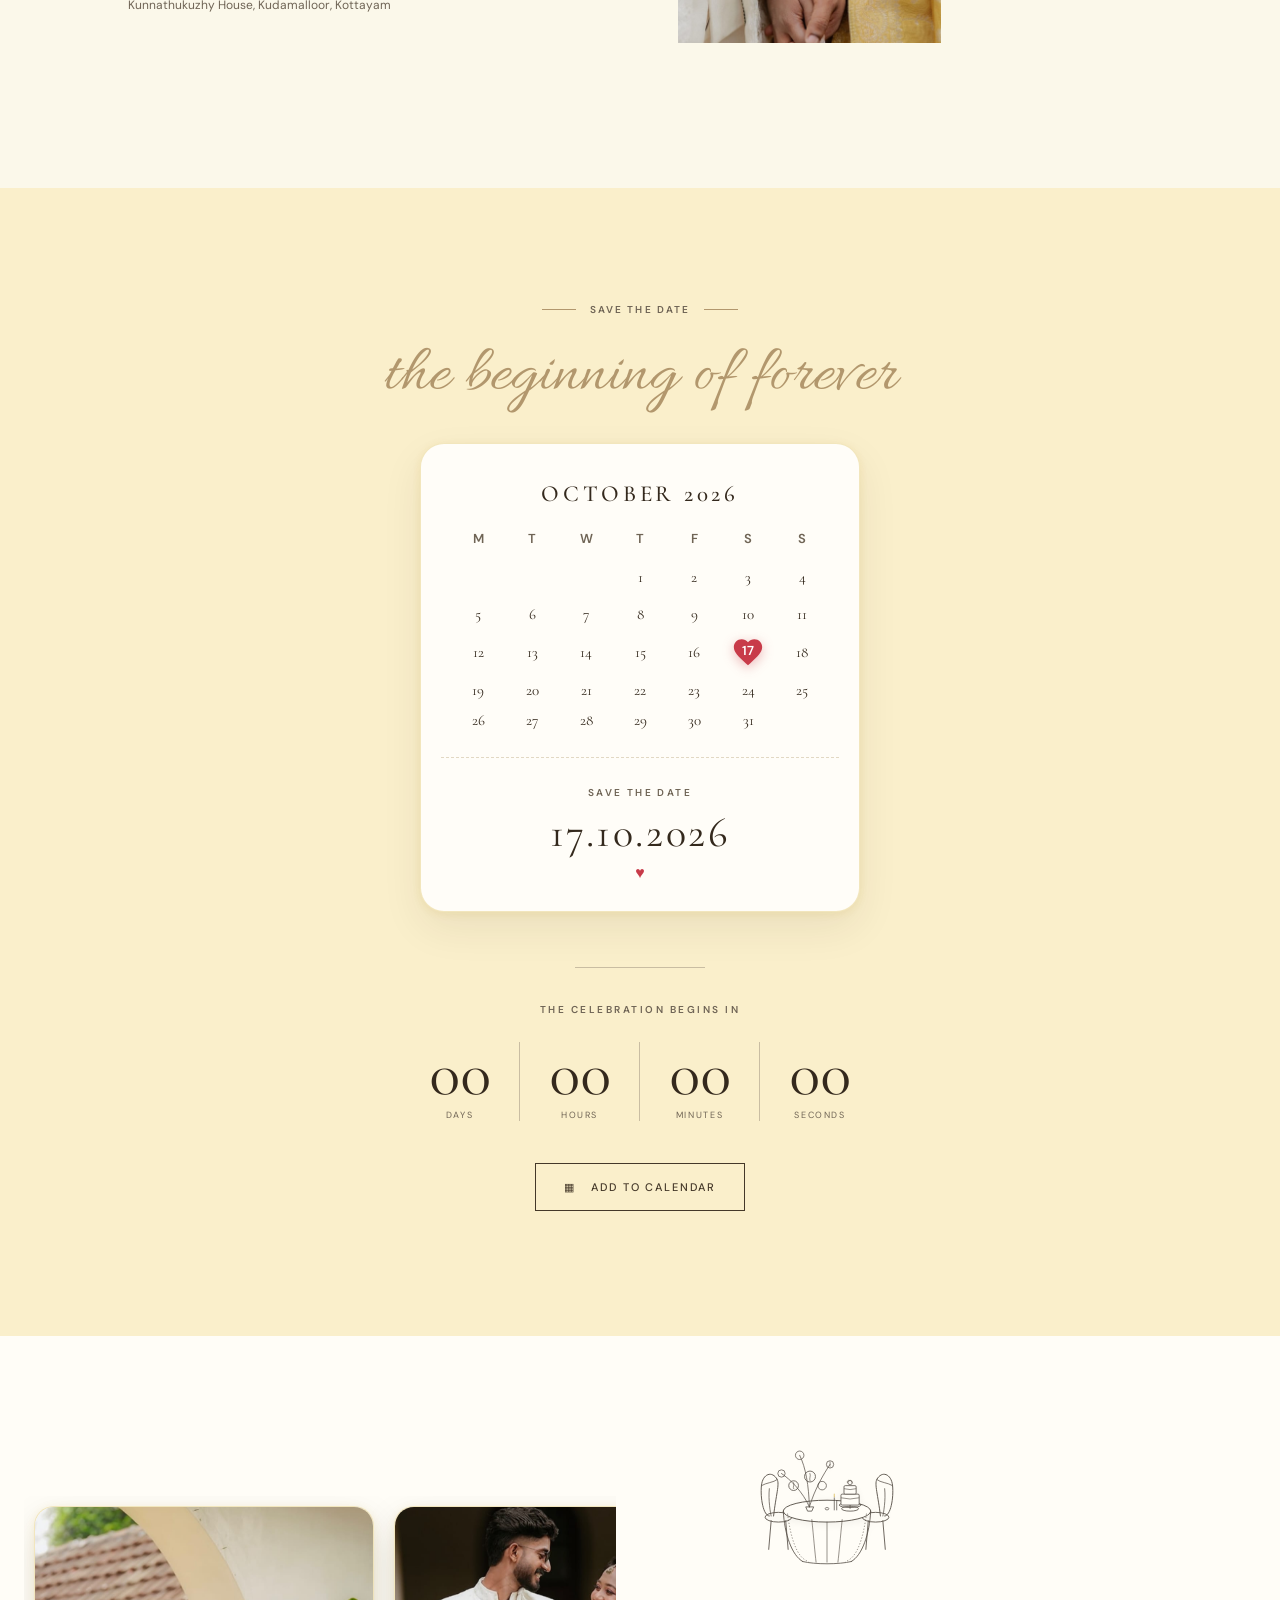
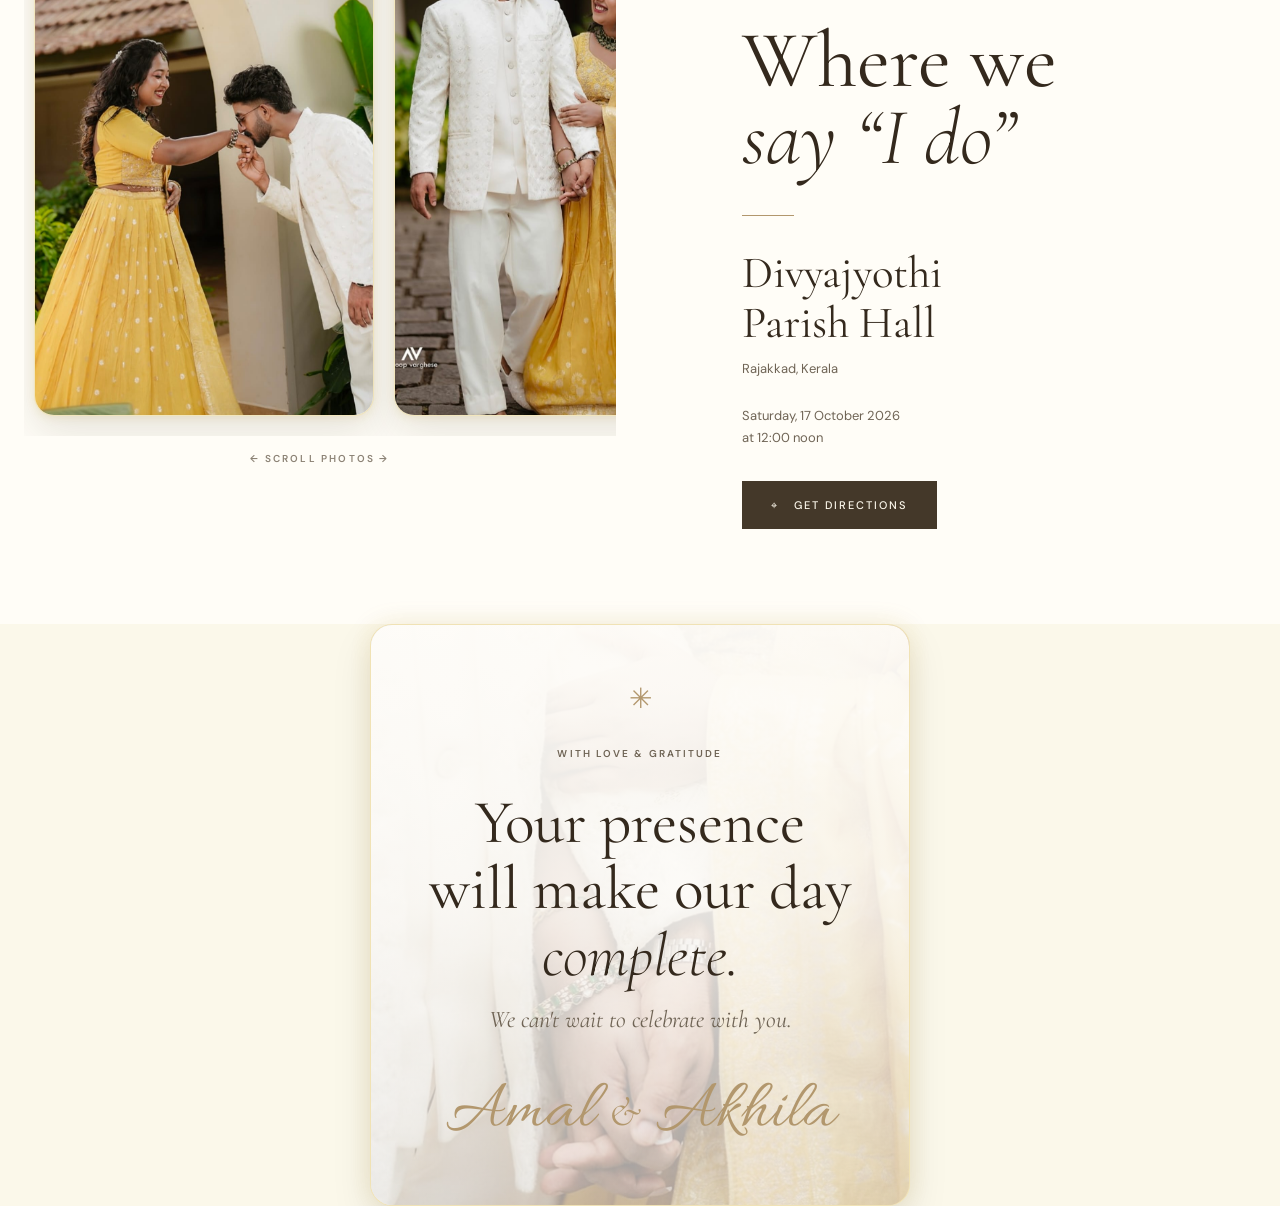
==== commit 4816971b: "Replace single venue image with a horizontal scrollable photo gallery track" ====
--- a/index.html
+++ b/index.html
@@ -74,7 +74,7 @@
         <div class="eyebrow eyebrow-centered"><span class="eyebrow-line"></span> SAVE THE DATE <span
             class="eyebrow-line"></span></div>
         <p class="date-script">the beginning of forever</p>
-        
+
         <!-- Reference Calendar Card -->
         <div class="calendar-card">
           <div class="calendar-card-top">
@@ -83,9 +83,14 @@
               <span>M</span><span>T</span><span>W</span><span>T</span><span>F</span><span>S</span><span>S</span>
             </div>
             <div class="calendar-grid-days">
-              <span class="empty"></span><span class="empty"></span><span class="empty"></span><span>1</span><span>2</span><span>3</span><span>4</span>
+              <span class="empty"></span><span class="empty"></span><span
+                class="empty"></span><span>1</span><span>2</span><span>3</span><span>4</span>
               <span>5</span><span>6</span><span>7</span><span>8</span><span>9</span><span>10</span><span>11</span>
-              <span>12</span><span>13</span><span>14</span><span>15</span><span>16</span><span class="day-heart"><svg class="heart-bg" viewBox="0 0 24 24"><path fill="#C83B49" d="M12 21.35l-1.45-1.32C5.4 15.36 2 12.28 2 8.5 2 5.42 4.42 3 7.5 3c1.74 0 3.41.81 4.5 2.09C13.09 3.81 14.76 3 16.5 3 19.58 3 22 5.42 22 8.5c0 3.78-3.4 6.86-8.55 11.54L12 21.35z"/></svg><span class="heart-num">17</span></span><span>18</span>
+              <span>12</span><span>13</span><span>14</span><span>15</span><span>16</span><span class="day-heart"><svg
+                  class="heart-bg" viewBox="0 0 24 24">
+                  <path fill="#C83B49"
+                    d="M12 21.35l-1.45-1.32C5.4 15.36 2 12.28 2 8.5 2 5.42 4.42 3 7.5 3c1.74 0 3.41.81 4.5 2.09C13.09 3.81 14.76 3 16.5 3 19.58 3 22 5.42 22 8.5c0 3.78-3.4 6.86-8.55 11.54L12 21.35z" />
+                </svg><span class="heart-num">17</span></span><span>18</span>
               <span>19</span><span>20</span><span>21</span><span>22</span><span>23</span><span>24</span><span>25</span>
               <span>26</span><span>27</span><span>28</span><span>29</span><span>30</span><span>31</span>
             </div>
@@ -117,74 +122,91 @@
     </section>
 
     <section class="venue-section">
-      <div class="venue-image-wrap" data-reveal><img src="assets/wedding-detail.jpeg"
-          alt="A romantic arrangement of ivory flowers and wedding rings" width="1200" height="1456" loading="lazy">
+      <div class="venue-gallery-wrap" data-reveal>
+        <div class="venue-gallery-scroll">
+          <div class="venue-gallery-item">
+            <img src="assets/wedding-couple.jpeg" alt="Amal and Akhila sharing a quiet moment" loading="lazy">
+          </div>
+          <div class="venue-gallery-item">
+            <img src="assets/wedding-hero.jpeg" alt="Amal and Akhila in a sunlit garden" loading="lazy">
+          </div>
+          <div class="venue-gallery-item">
+            <img src="assets/wedding-detail.jpeg" alt="Ivory roses and wedding rings" loading="lazy">
+          </div>
+        </div>
+        <div class="venue-gallery-hint">
+          <span>← Scroll photos →</span>
+        </div>
       </div>
       <div class="venue-content" data-reveal>
         <div class="venue-sketch-logo">
           <svg viewBox="0 0 280 220" fill="none" xmlns="http://www.w3.org/2000/svg" class="venue-sketch-svg">
             <!-- Left Chair -->
-            <path d="M45 140 C35 140 30 110 32 90 C34 70 50 65 58 80 C62 88 56 105 52 140" stroke="#3E362E" stroke-width="1.5" stroke-linecap="round" fill="none"/>
-            <path d="M32 90 C40 85 52 85 58 80" stroke="#3E362E" stroke-width="1.2" stroke-linecap="round"/>
-            <path d="M45 95 C43 115 47 135 48 140" stroke="#3E362E" stroke-width="1.2" stroke-linecap="round"/>
-            <ellipse cx="60" cy="142" rx="22" ry="8" stroke="#3E362E" stroke-width="1.4" fill="none"/>
-            <path d="M48 148 L44 195" stroke="#3E362E" stroke-width="1.4" stroke-linecap="round"/>
-            <path d="M72 148 L76 195" stroke="#3E362E" stroke-width="1.4" stroke-linecap="round"/>
+            <path d="M45 140 C35 140 30 110 32 90 C34 70 50 65 58 80 C62 88 56 105 52 140" stroke="#3E362E"
+              stroke-width="1.5" stroke-linecap="round" fill="none" />
+            <path d="M32 90 C40 85 52 85 58 80" stroke="#3E362E" stroke-width="1.2" stroke-linecap="round" />
+            <path d="M45 95 C43 115 47 135 48 140" stroke="#3E362E" stroke-width="1.2" stroke-linecap="round" />
+            <ellipse cx="60" cy="142" rx="22" ry="8" stroke="#3E362E" stroke-width="1.4" fill="none" />
+            <path d="M48 148 L44 195" stroke="#3E362E" stroke-width="1.4" stroke-linecap="round" />
+            <path d="M72 148 L76 195" stroke="#3E362E" stroke-width="1.4" stroke-linecap="round" />
 
             <!-- Right Chair -->
-            <path d="M235 140 C245 140 250 110 248 90 C246 70 230 65 222 80 C218 88 224 105 228 140" stroke="#3E362E" stroke-width="1.5" stroke-linecap="round" fill="none"/>
-            <path d="M248 90 C240 85 228 85 222 80" stroke="#3E362E" stroke-width="1.2" stroke-linecap="round"/>
-            <path d="M235 95 C237 115 233 135 232 140" stroke="#3E362E" stroke-width="1.2" stroke-linecap="round"/>
-            <ellipse cx="220" cy="142" rx="22" ry="8" stroke="#3E362E" stroke-width="1.4" fill="none"/>
-            <path d="M232 148 L236 195" stroke="#3E362E" stroke-width="1.4" stroke-linecap="round"/>
-            <path d="M208 148 L204 195" stroke="#3E362E" stroke-width="1.4" stroke-linecap="round"/>
+            <path d="M235 140 C245 140 250 110 248 90 C246 70 230 65 222 80 C218 88 224 105 228 140" stroke="#3E362E"
+              stroke-width="1.5" stroke-linecap="round" fill="none" />
+            <path d="M248 90 C240 85 228 85 222 80" stroke="#3E362E" stroke-width="1.2" stroke-linecap="round" />
+            <path d="M235 95 C237 115 233 135 232 140" stroke="#3E362E" stroke-width="1.2" stroke-linecap="round" />
+            <ellipse cx="220" cy="142" rx="22" ry="8" stroke="#3E362E" stroke-width="1.4" fill="none" />
+            <path d="M232 148 L236 195" stroke="#3E362E" stroke-width="1.4" stroke-linecap="round" />
+            <path d="M208 148 L204 195" stroke="#3E362E" stroke-width="1.4" stroke-linecap="round" />
 
             <!-- Main Banquet Table & Draped Cloth -->
-            <ellipse cx="140" cy="132" rx="72" ry="18" stroke="#3E362E" stroke-width="1.5" fill="#FFFDF8"/>
-            <path d="M68 132 C70 170 82 205 100 215 M212 132 C210 170 198 205 180 215" stroke="#3E362E" stroke-width="1.4" stroke-linecap="round"/>
-            <path d="M75 136 C80 175 90 210 110 215" stroke="#3E362E" stroke-width="1" stroke-dasharray="2 3"/>
-            <path d="M205 136 C200 175 190 210 170 215" stroke="#3E362E" stroke-width="1" stroke-dasharray="2 3"/>
-            <path d="M140 150 L140 216" stroke="#3E362E" stroke-width="1" stroke-linecap="round"/>
-            <path d="M115 146 C118 175 120 200 122 216" stroke="#3E362E" stroke-width="1" stroke-linecap="round"/>
-            <path d="M165 146 C162 175 160 200 158 216" stroke="#3E362E" stroke-width="1" stroke-linecap="round"/>
-            <path d="M100 215 C120 220 160 220 180 215" stroke="#3E362E" stroke-width="1.3" stroke-linecap="round"/>
+            <ellipse cx="140" cy="132" rx="72" ry="18" stroke="#3E362E" stroke-width="1.5" fill="#FFFDF8" />
+            <path d="M68 132 C70 170 82 205 100 215 M212 132 C210 170 198 205 180 215" stroke="#3E362E"
+              stroke-width="1.4" stroke-linecap="round" />
+            <path d="M75 136 C80 175 90 210 110 215" stroke="#3E362E" stroke-width="1" stroke-dasharray="2 3" />
+            <path d="M205 136 C200 175 190 210 170 215" stroke="#3E362E" stroke-width="1" stroke-dasharray="2 3" />
+            <path d="M140 150 L140 216" stroke="#3E362E" stroke-width="1" stroke-linecap="round" />
+            <path d="M115 146 C118 175 120 200 122 216" stroke="#3E362E" stroke-width="1" stroke-linecap="round" />
+            <path d="M165 146 C162 175 160 200 158 216" stroke="#3E362E" stroke-width="1" stroke-linecap="round" />
+            <path d="M100 215 C120 220 160 220 180 215" stroke="#3E362E" stroke-width="1.3" stroke-linecap="round" />
 
             <!-- Floral Centerpiece Bouquet (Left/Center) -->
-            <path d="M105 125 L118 125 L115 132 L108 132 Z" stroke="#3E362E" stroke-width="1.3" fill="none"/>
+            <path d="M105 125 L118 125 L115 132 L108 132 Z" stroke="#3E362E" stroke-width="1.3" fill="none" />
             <!-- Floral Branches & Leaves -->
-            <path d="M111 125 C100 100 80 80 65 70 M111 125 C110 90 105 60 95 40 M111 125 C120 95 135 70 145 55" stroke="#3E362E" stroke-width="1.2" stroke-linecap="round"/>
+            <path d="M111 125 C100 100 80 80 65 70 M111 125 C110 90 105 60 95 40 M111 125 C120 95 135 70 145 55"
+              stroke="#3E362E" stroke-width="1.2" stroke-linecap="round" />
             <!-- Flower Blooms -->
-            <circle cx="65" cy="70" r="6" stroke="#3E362E" stroke-width="1.2" fill="none"/>
-            <circle cx="95" cy="40" r="7" stroke="#3E362E" stroke-width="1.2" fill="none"/>
-            <circle cx="145" cy="55" r="6" stroke="#3E362E" stroke-width="1.2" fill="none"/>
-            <circle cx="85" cy="90" r="8" stroke="#3E362E" stroke-width="1.3" fill="none"/>
-            <circle cx="112" cy="75" r="9" stroke="#3E362E" stroke-width="1.3" fill="none"/>
-            <circle cx="132" cy="90" r="7" stroke="#3E362E" stroke-width="1.2" fill="none"/>
+            <circle cx="65" cy="70" r="6" stroke="#3E362E" stroke-width="1.2" fill="none" />
+            <circle cx="95" cy="40" r="7" stroke="#3E362E" stroke-width="1.2" fill="none" />
+            <circle cx="145" cy="55" r="6" stroke="#3E362E" stroke-width="1.2" fill="none" />
+            <circle cx="85" cy="90" r="8" stroke="#3E362E" stroke-width="1.3" fill="none" />
+            <circle cx="112" cy="75" r="9" stroke="#3E362E" stroke-width="1.3" fill="none" />
+            <circle cx="132" cy="90" r="7" stroke="#3E362E" stroke-width="1.2" fill="none" />
             <!-- Flower petals detailing -->
-            <path d="M85 85 C87 88 83 92 85 95 M112 70 C114 74 110 78 112 82 M145 51 C146 54 144 56 145 58" stroke="#3E362E" stroke-width="1" stroke-linecap="round"/>
+            <path d="M85 85 C87 88 83 92 85 95 M112 70 C114 74 110 78 112 82 M145 51 C146 54 144 56 145 58"
+              stroke="#3E362E" stroke-width="1" stroke-linecap="round" />
 
             <!-- Tiered Cake on Stand (Right/Center) -->
-            <ellipse cx="178" cy="128" rx="14" ry="4" stroke="#3E362E" stroke-width="1.3"/>
-            <path d="M178 128 L178 122" stroke="#3E362E" stroke-width="1.3"/>
-            <ellipse cx="178" cy="122" rx="18" ry="4" stroke="#3E362E" stroke-width="1.3"/>
+            <ellipse cx="178" cy="128" rx="14" ry="4" stroke="#3E362E" stroke-width="1.3" />
+            <path d="M178 128 L178 122" stroke="#3E362E" stroke-width="1.3" />
+            <ellipse cx="178" cy="122" rx="18" ry="4" stroke="#3E362E" stroke-width="1.3" />
             <!-- Tier 1 -->
-            <rect x="163" y="104" width="30" height="18" rx="2" stroke="#3E362E" stroke-width="1.3" fill="#FFFDF8"/>
-            <path d="M163 110 Q178 114 193 110" stroke="#3E362E" stroke-width="1" fill="none"/>
+            <rect x="163" y="104" width="30" height="18" rx="2" stroke="#3E362E" stroke-width="1.3" fill="#FFFDF8" />
+            <path d="M163 110 Q178 114 193 110" stroke="#3E362E" stroke-width="1" fill="none" />
             <!-- Tier 2 -->
-            <rect x="168" y="90" width="20" height="14" rx="2" stroke="#3E362E" stroke-width="1.3" fill="#FFFDF8"/>
-            <path d="M168 95 Q178 98 188 95" stroke="#3E362E" stroke-width="1" fill="none"/>
+            <rect x="168" y="90" width="20" height="14" rx="2" stroke="#3E362E" stroke-width="1.3" fill="#FFFDF8" />
+            <path d="M168 95 Q178 98 188 95" stroke="#3E362E" stroke-width="1" fill="none" />
             <!-- Cake Topper Flowers -->
-            <circle cx="178" cy="85" r="3.5" stroke="#3E362E" stroke-width="1.1" fill="none"/>
-            <path d="M174 86 C172 82 176 80 178 82 M182 86 C180 82 180 80 178 82" stroke="#3E362E" stroke-width="1"/>
+            <circle cx="178" cy="85" r="3.5" stroke="#3E362E" stroke-width="1.1" fill="none" />
+            <path d="M174 86 C172 82 176 80 178 82 M182 86 C180 82 180 80 178 82" stroke="#3E362E" stroke-width="1" />
 
             <!-- Candlesticks & Glasses -->
-            <path d="M152 130 L152 110 M156 130 L156 115" stroke="#3E362E" stroke-width="1.2" stroke-linecap="round"/>
-            <path d="M152 108 C152 105 152 104 152 104" stroke="#D4AF37" stroke-width="1.5" stroke-linecap="round"/>
-            <ellipse cx="140" cy="128" rx="3" ry="2" stroke="#3E362E" stroke-width="1.1"/>
+            <path d="M152 130 L152 110 M156 130 L156 115" stroke="#3E362E" stroke-width="1.2" stroke-linecap="round" />
+            <path d="M152 108 C152 105 152 104 152 104" stroke="#D4AF37" stroke-width="1.5" stroke-linecap="round" />
+            <ellipse cx="140" cy="128" rx="3" ry="2" stroke="#3E362E" stroke-width="1.1" />
           </svg>
         </div>
 
-        <div class="eyebrow"><span class="eyebrow-line"></span> THE VENUE</div>
         <h2>Where we<br><em>say “I do”</em></h2>
         <div class="short-rule"></div>
         <h3>Divyajyothi<br>Parish Hall</h3>
--- a/styles.css
+++ b/styles.css
@@ -1285,4 +1285,73 @@
 .venue-content:hover .venue-sketch-svg {
   transform: scale(1.04);
   opacity: 1;
+}
+
+/* Scrollable Image Gallery in Venue Section (Matching Reference Image) */
+.venue-gallery-wrap {
+  position: relative;
+  width: 100%;
+  height: 100%;
+  min-height: 580px;
+  overflow: hidden;
+  display: flex;
+  flex-direction: column;
+  justify-content: center;
+  background: var(--cream);
+  padding: 40px 24px;
+}
+
+.venue-gallery-scroll {
+  display: flex;
+  gap: 20px;
+  overflow-x: auto;
+  scroll-snap-type: x mandatory;
+  padding: 10px 10px 20px;
+  scrollbar-width: none;
+  -ms-overflow-style: none;
+  -webkit-overflow-scrolling: touch;
+}
+
+.venue-gallery-scroll::-webkit-scrollbar {
+  display: none;
+}
+
+.venue-gallery-item {
+  flex: 0 0 clamp(260px, 60%, 340px);
+  height: clamp(380px, 45vw, 510px);
+  border-radius: 20px;
+  overflow: hidden;
+  scroll-snap-align: center;
+  box-shadow: 0 16px 40px rgba(50, 40, 20, 0.12), 0 2px 8px rgba(212, 175, 55, 0.15);
+  position: relative;
+  background: #FFFDF8;
+  border: 1px solid rgba(212, 175, 55, 0.3);
+  transition: transform 0.4s ease, box-shadow 0.4s ease;
+}
+
+.venue-gallery-item:hover {
+  transform: translateY(-4px);
+  box-shadow: 0 20px 48px rgba(50, 40, 20, 0.16), 0 4px 16px rgba(212, 175, 55, 0.25);
+}
+
+.venue-gallery-item img {
+  width: 100%;
+  height: 100%;
+  object-fit: cover;
+  transition: transform 0.8s ease;
+}
+
+.venue-gallery-item:hover img {
+  transform: scale(1.05);
+}
+
+.venue-gallery-hint {
+  text-align: center;
+  font-size: 10px;
+  letter-spacing: 0.22em;
+  color: var(--muted-foreground);
+  margin-top: 16px;
+  font-weight: 600;
+  text-transform: uppercase;
+  opacity: 0.8;
 }
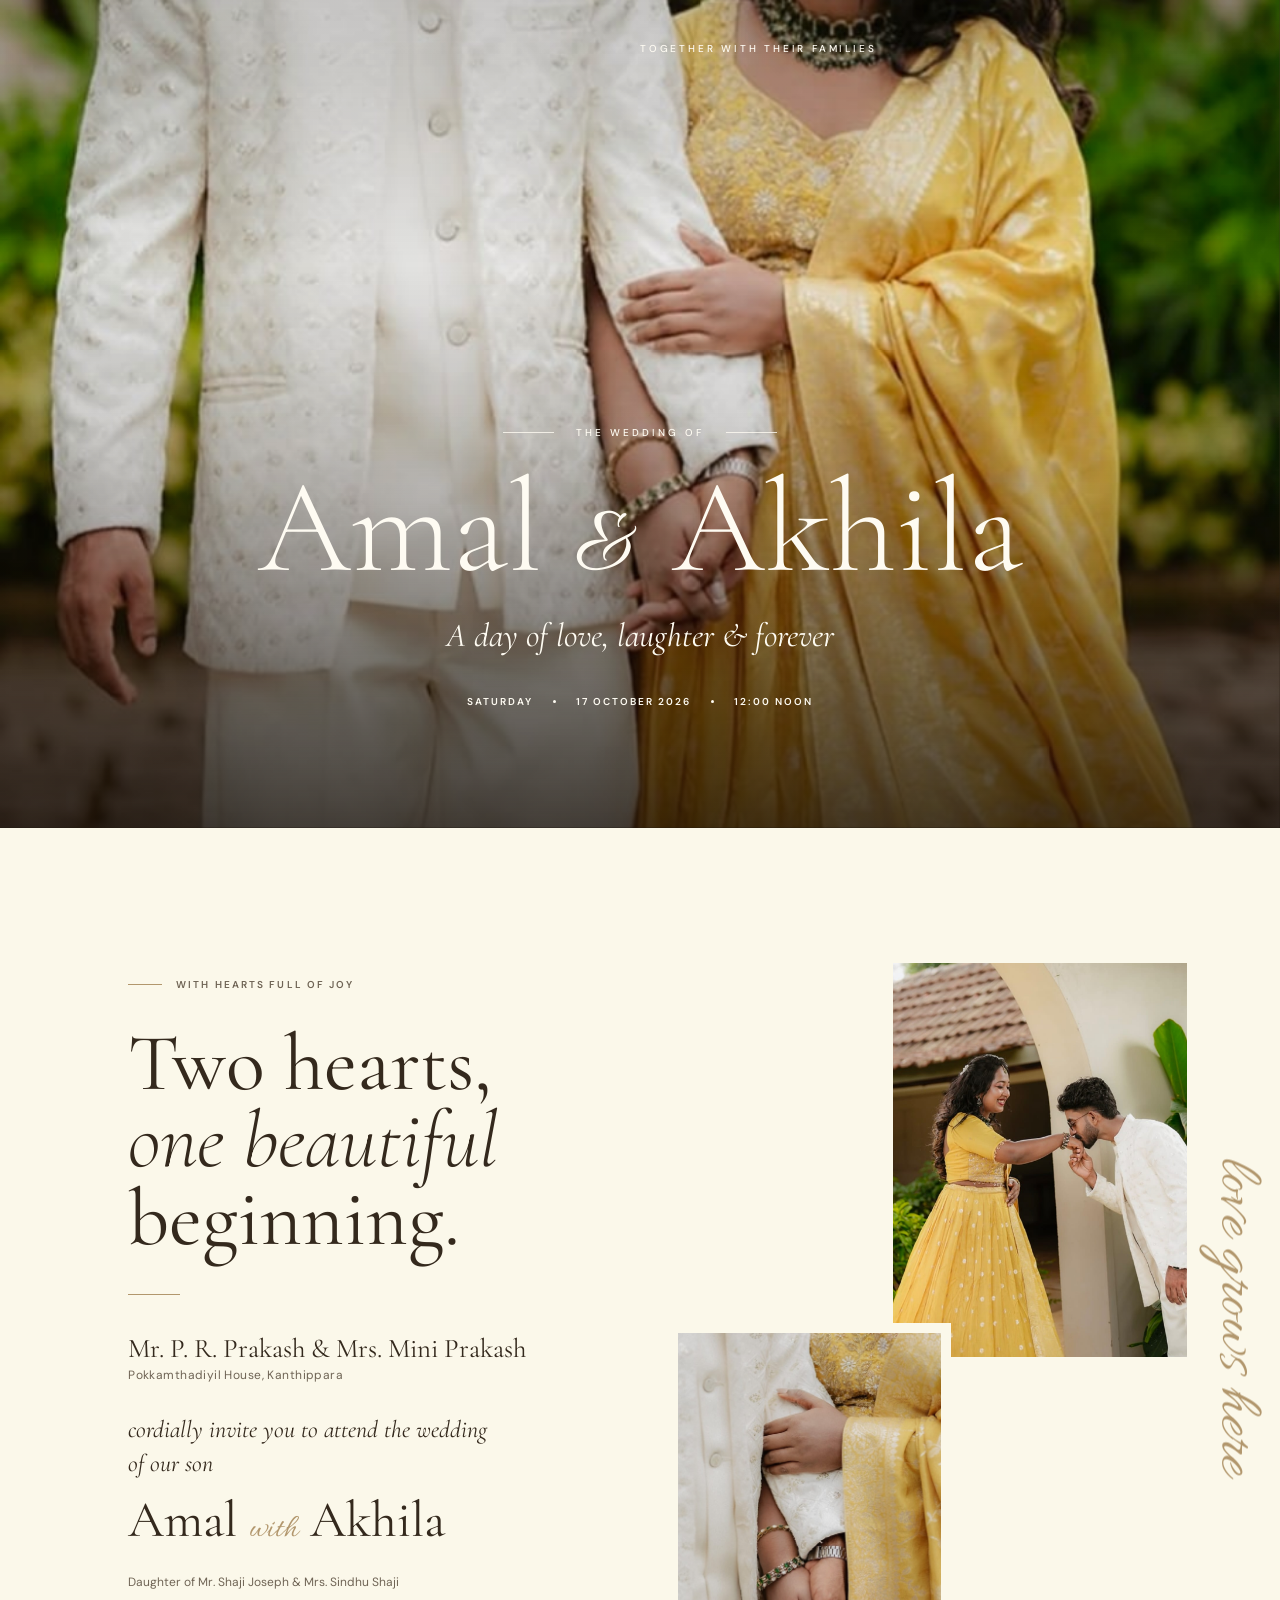
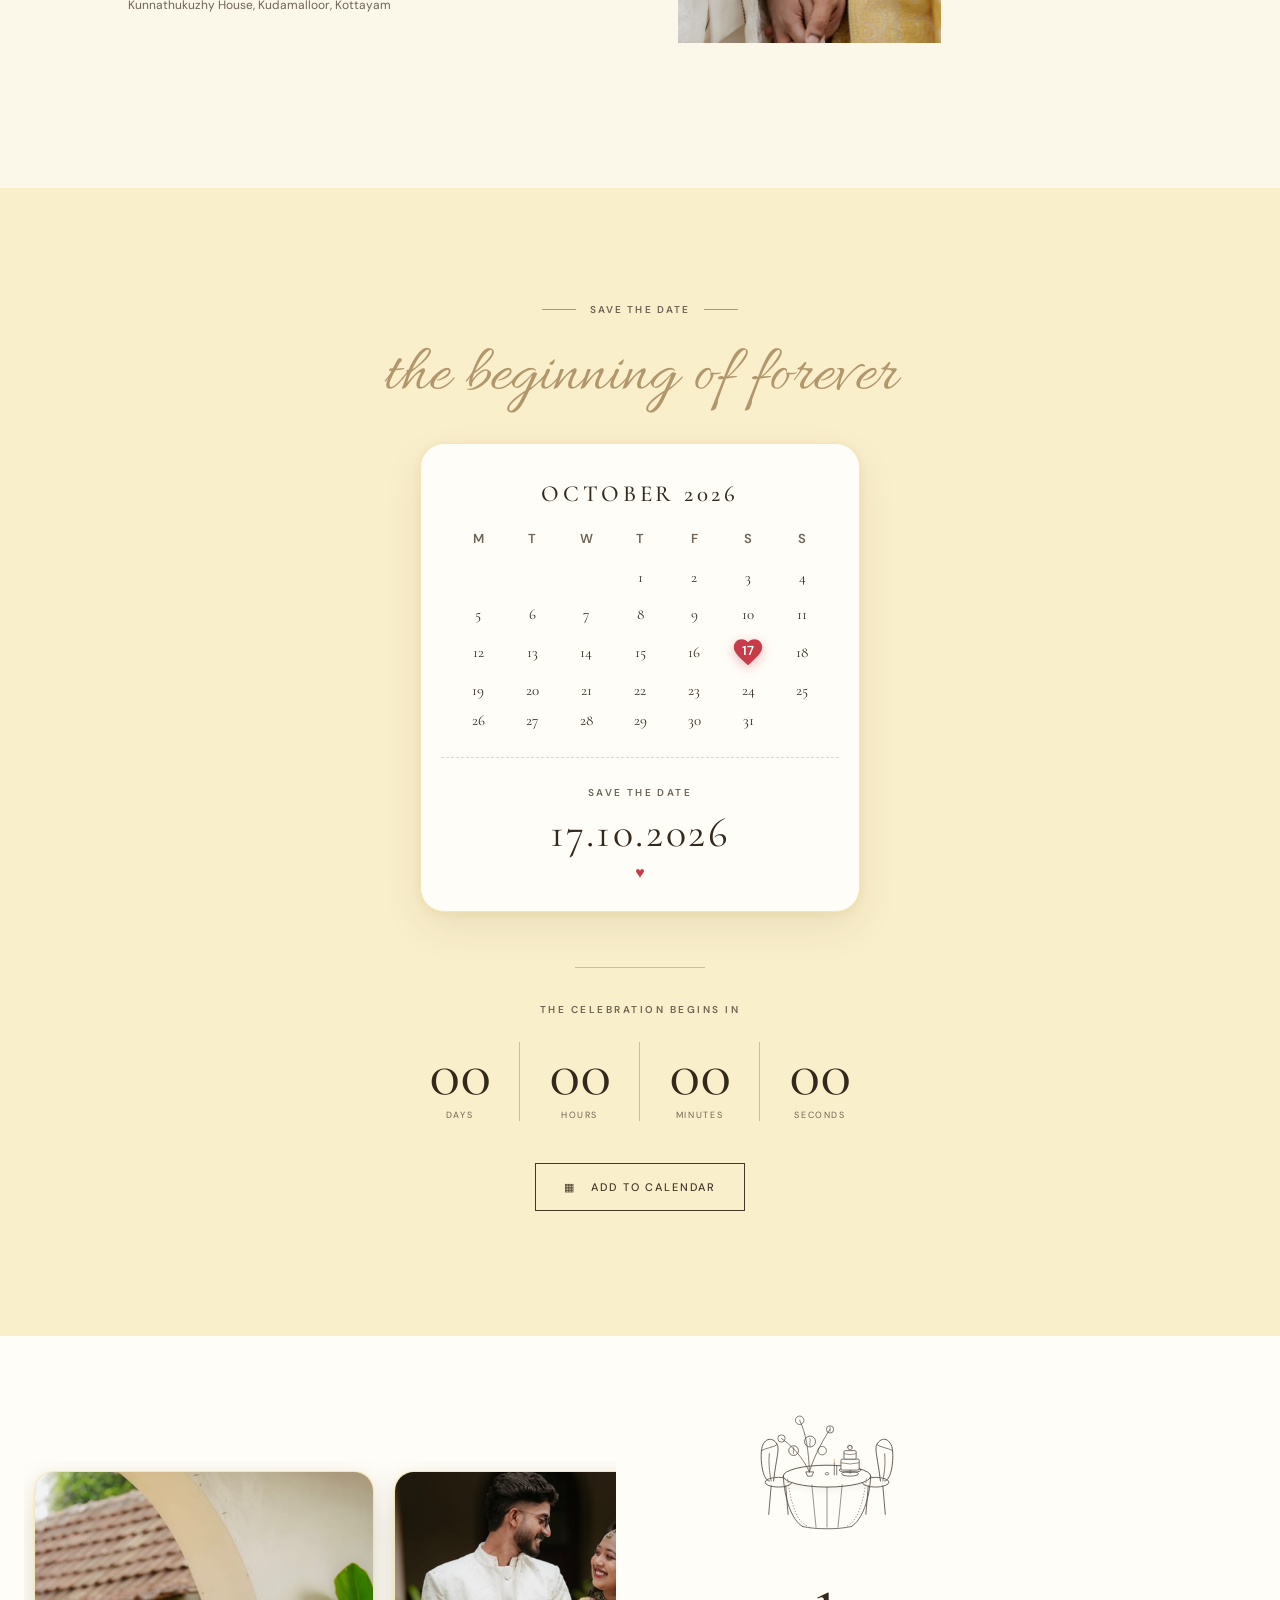
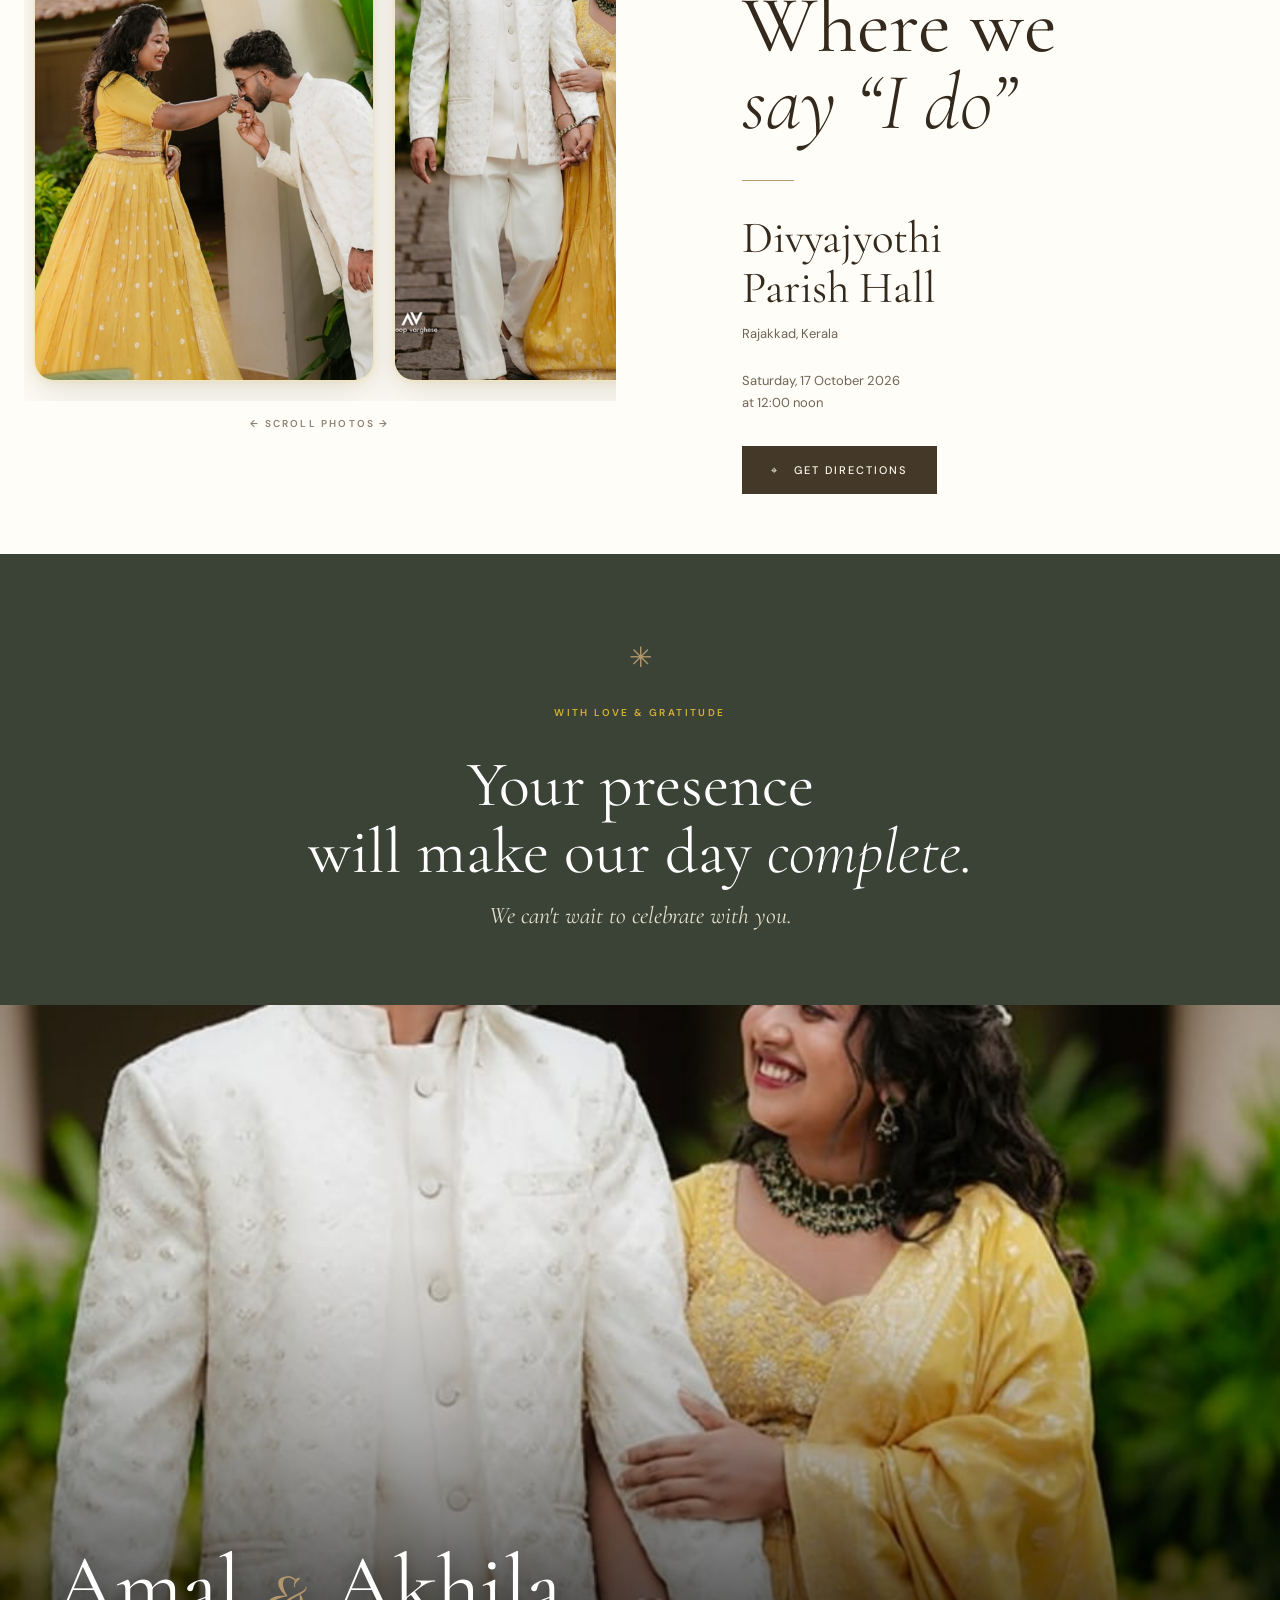
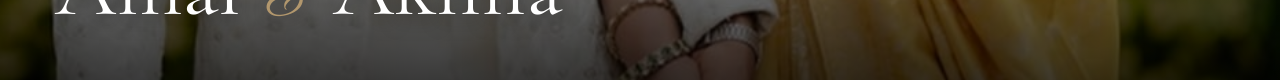
==== commit f0089b6a: "Update closing section into top text block and bottom photo container with name overlay" ====
--- a/index.html
+++ b/index.html
@@ -218,26 +218,17 @@
       </div>
     </section>
 
-    <section class="closing-section" id="closing">
-      <div class="closing-photo-card" data-reveal>
-        <div class="card-bg-wrap">
-          <img class="card-bg-img" src="assets/wedding-detail.jpeg" alt="Romantic wedding detail" loading="lazy">
-          <div class="card-photo-overlay"></div>
-        </div>
-        <div class="sparkles-overlay">
-          <span class="sparkle sp-1">✦</span>
-          <span class="sparkle sp-2">✧</span>
-          <span class="sparkle sp-3">✦</span>
-          <span class="sparkle sp-4">✧</span>
-          <span class="sparkle sp-5">✦</span>
-        </div>
-        <div class="closing-content">
-          <span class="closing-star">✳</span>
-          <p class="eyebrow eyebrow-centered">WITH LOVE &amp; GRATITUDE</p>
-          <h2>Your presence<br>will make our day <em>complete.</em></h2>
-          <p>We can't wait to celebrate with you.</p>
-          <div class="closing-names">Amal <span>&amp;</span> Akhila</div>
-        </div>
+    <section class="closing-section" id="closing" data-reveal>
+      <div class="closing-top-block">
+        <span class="closing-star">✳</span>
+        <p class="eyebrow eyebrow-centered">WITH LOVE &amp; GRATITUDE</p>
+        <h2>Your presence<br>will make our day <em>complete.</em></h2>
+        <p class="closing-sub">We can't wait to celebrate with you.</p>
+      </div>
+      <div class="closing-photo-container">
+        <img class="closing-photo-img" src="assets/wedding-hero.jpeg" alt="Amal and Akhila" loading="lazy">
+        <div class="closing-photo-shade"></div>
+        <div class="closing-photo-names">Amal <span>&amp;</span> Akhila</div>
       </div>
     </section>
 
--- a/styles.css
+++ b/styles.css
@@ -624,7 +624,7 @@
 }
 
 .venue-content {
-  padding: 95px clamp(40px, 8vw, 160px);
+  padding: 60px clamp(40px, 8vw, 160px);
   display: flex;
   flex-direction: column;
   align-items: flex-start;
@@ -720,184 +720,107 @@
   }
 }
 
-/* Reference Photo Card Layout & Sparkles */
-.closing-photo-card {
+/* Closing Section - Two Part Layout (Matching Reference Image) */
+.closing-section {
   position: relative;
   width: 100%;
-  max-width: 540px;
-  border-radius: 22px;
+  display: flex;
+  flex-direction: column;
+  background: var(--background);
   overflow: hidden;
-  background: #FFFDF9;
-  box-shadow: 0 16px 40px rgba(0, 0, 0, 0.1), 0 0 25px rgba(212, 175, 55, 0.15);
-  border: 1px solid rgba(212, 175, 55, 0.35);
-  margin: 0 auto;
+}
+
+.closing-top-block {
+  background: #3B4336;
+  color: #FFFDF8;
+  padding: 85px 24px 75px;
+  text-align: center;
   display: flex;
   flex-direction: column;
   align-items: center;
   justify-content: center;
-  z-index: 2;
-  transition: box-shadow 0.6s ease;
-}
-
-.closing-photo-card:hover {
-  box-shadow: 0 20px 48px rgba(0, 0, 0, 0.14), 0 0 32px rgba(212, 175, 55, 0.25);
-}
-
-.card-bg-wrap {
-  position: absolute;
-  inset: 0;
+}
+
+.closing-top-block .closing-star {
+  font-size: 28px;
+  color: var(--gold);
+  margin-bottom: 20px;
+}
+
+.closing-top-block .eyebrow {
+  color: #D4AF37;
+  font-size: 10px;
+  letter-spacing: .24em;
+}
+
+.closing-top-block h2 {
+  font-family: var(--font-serif);
+  font-size: clamp(38px, 5vw, 70px);
+  font-weight: 400;
+  line-height: 1.05;
+  margin: 22px auto 16px;
+  color: #FFFFFF;
+}
+
+.closing-top-block h2 em {
+  font-weight: 300;
+  font-style: italic;
+}
+
+.closing-sub {
+  font-family: var(--font-serif);
+  font-size: clamp(18px, 2.3vw, 24px);
+  font-style: italic;
+  color: #E2DFCA;
+  margin: 0;
+}
+
+.closing-photo-container {
+  position: relative;
   width: 100%;
-  height: 100%;
-  pointer-events: none;
-}
-
-.card-bg-img {
+  height: clamp(520px, 75vh, 720px);
+  overflow: hidden;
+  background: #252B22;
+}
+
+.closing-photo-img {
   width: 100%;
   height: 100%;
   object-fit: cover;
-  object-position: center bottom;
-  opacity: 0.65;
-  transition: transform 1.8s ease;
-}
-
-.closing-photo-card:hover .card-bg-img {
-  transform: scale(1.03);
-}
-
-.card-photo-overlay {
+  object-position: center 30%;
+  transition: transform 2.2s cubic-bezier(.2, .8, .2, 1);
+}
+
+.closing-photo-container:hover .closing-photo-img {
+  transform: scale(1.04);
+}
+
+.closing-photo-shade {
   position: absolute;
   inset: 0;
-  background: linear-gradient(to bottom, rgba(255, 253, 249, 0.96) 0%, rgba(255, 253, 249, 0.84) 48%, rgba(255, 253, 249, 0.4) 100%);
-}
-
-/* Sparkles Micro Animation */
-.sparkles-overlay {
+  background: linear-gradient(to top, rgba(0, 0, 0, 0.75) 0%, rgba(0, 0, 0, 0.25) 38%, transparent 65%);
+}
+
+.closing-photo-names {
   position: absolute;
-  inset: 0;
-  pointer-events: none;
-  z-index: 3;
-  overflow: hidden;
-}
-
-.sparkle {
-  position: absolute;
+  bottom: 45px;
+  left: min(7vw, 55px);
+  z-index: 5;
+  font-family: var(--font-serif);
+  font-size: clamp(48px, 6.8vw, 88px);
+  color: #FFFFFF;
+  font-weight: 400;
+  line-height: 1;
+  text-shadow: 0 4px 20px rgba(0, 0, 0, 0.5);
+  white-space: nowrap;
+}
+
+.closing-photo-names span {
+  font-family: var(--font-script);
+  font-size: 0.75em;
   color: var(--gold);
-  font-size: 14px;
-  opacity: 0;
-  animation: sparkle-twinkle 3.4s ease-in-out infinite;
-}
-
-.sp-1 {
-  top: 14%;
-  left: 14%;
-  animation-delay: 0.2s;
-  font-size: 16px;
-}
-
-.sp-2 {
-  top: 24%;
-  right: 14%;
-  animation-delay: 1.1s;
-  font-size: 13px;
-}
-
-.sp-3 {
-  bottom: 26%;
-  left: 12%;
-  animation-delay: 2.0s;
-  font-size: 15px;
-}
-
-.sp-4 {
-  bottom: 16%;
-  right: 16%;
-  animation-delay: 0.7s;
-  font-size: 12px;
-}
-
-.sp-5 {
-  top: 48%;
-  right: 8%;
-  animation-delay: 1.6s;
-  font-size: 14px;
-}
-
-@keyframes sparkle-twinkle {
-
-  0%,
-  100% {
-    opacity: 0;
-    transform: scale(0.5) rotate(0deg);
-  }
-
-  50% {
-    opacity: 0.9;
-    transform: scale(1.3) rotate(45deg);
-    filter: drop-shadow(0 0 6px rgba(212, 175, 55, 0.7));
-  }
-}
-
-.closing-content {
-  position: relative;
-  z-index: 4;
-  padding: 55px 32px 48px;
-  width: 100%;
-  display: flex;
-  flex-direction: column;
-  align-items: center;
-  text-align: center;
-}
-
-.closing-star {
-  font-size: 28px;
-  color: var(--gold);
-  display: inline-block;
-  margin-bottom: 20px;
-  animation: star-pulse 3s ease-in-out infinite;
-}
-
-@keyframes star-pulse {
-
-  0%,
-  100% {
-    transform: scale(1);
-    opacity: 0.85;
-  }
-
-  50% {
-    transform: scale(1.22);
-    opacity: 1;
-    filter: drop-shadow(0 0 8px rgba(212, 175, 55, 0.75));
-  }
-}
-
-.closing-content h2 {
-  font-family: var(--font-serif);
-  font-weight: 400;
-  font-size: clamp(38px, 4.8vw, 64px);
-  line-height: 1.08;
-  margin: 20px auto 16px;
-  color: var(--foreground);
-}
-
-.closing-content>p:not(.eyebrow) {
-  font-family: var(--font-serif);
-  font-size: clamp(19px, 2.2vw, 24px);
-  font-style: italic;
-  margin: 0 0 35px;
-  color: var(--muted-foreground);
-}
-
-.closing-names {
-  font-family: var(--font-script);
-  font-size: clamp(48px, 5.5vw, 70px);
-  color: var(--gold);
-}
-
-.closing-names span {
-  font-family: var(--font-serif);
-  font-size: .6em;
-  font-style: italic;
+  margin: 0 4px;
+  font-weight: 300;
 }
 
 .site-footer {
@@ -1278,7 +1201,7 @@
   height: auto;
   display: block;
   opacity: 0.88;
-  filter: drop-shadow(0 2px 4px rgba(0,0,0,0.06));
+  filter: drop-shadow(0 2px 4px rgba(0, 0, 0, 0.06));
   transition: transform 0.5s ease, opacity 0.5s ease;
 }
 
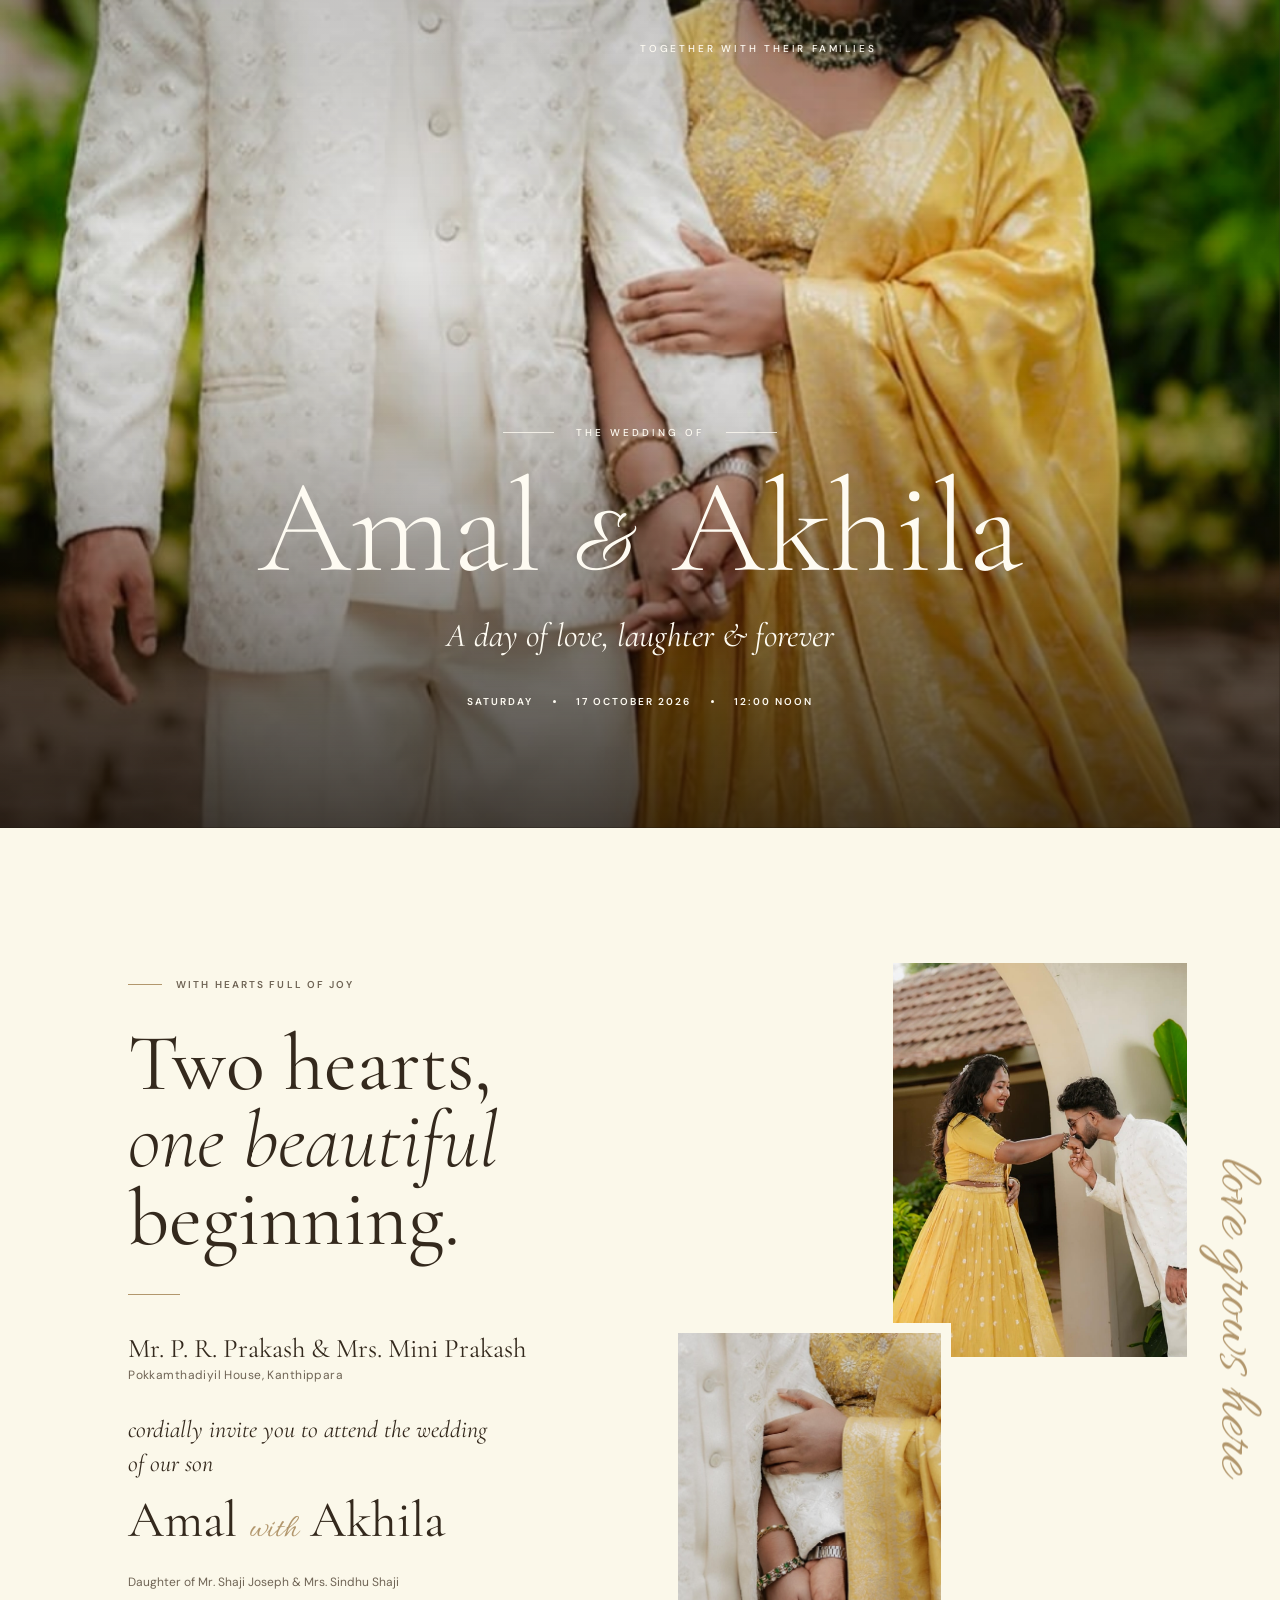
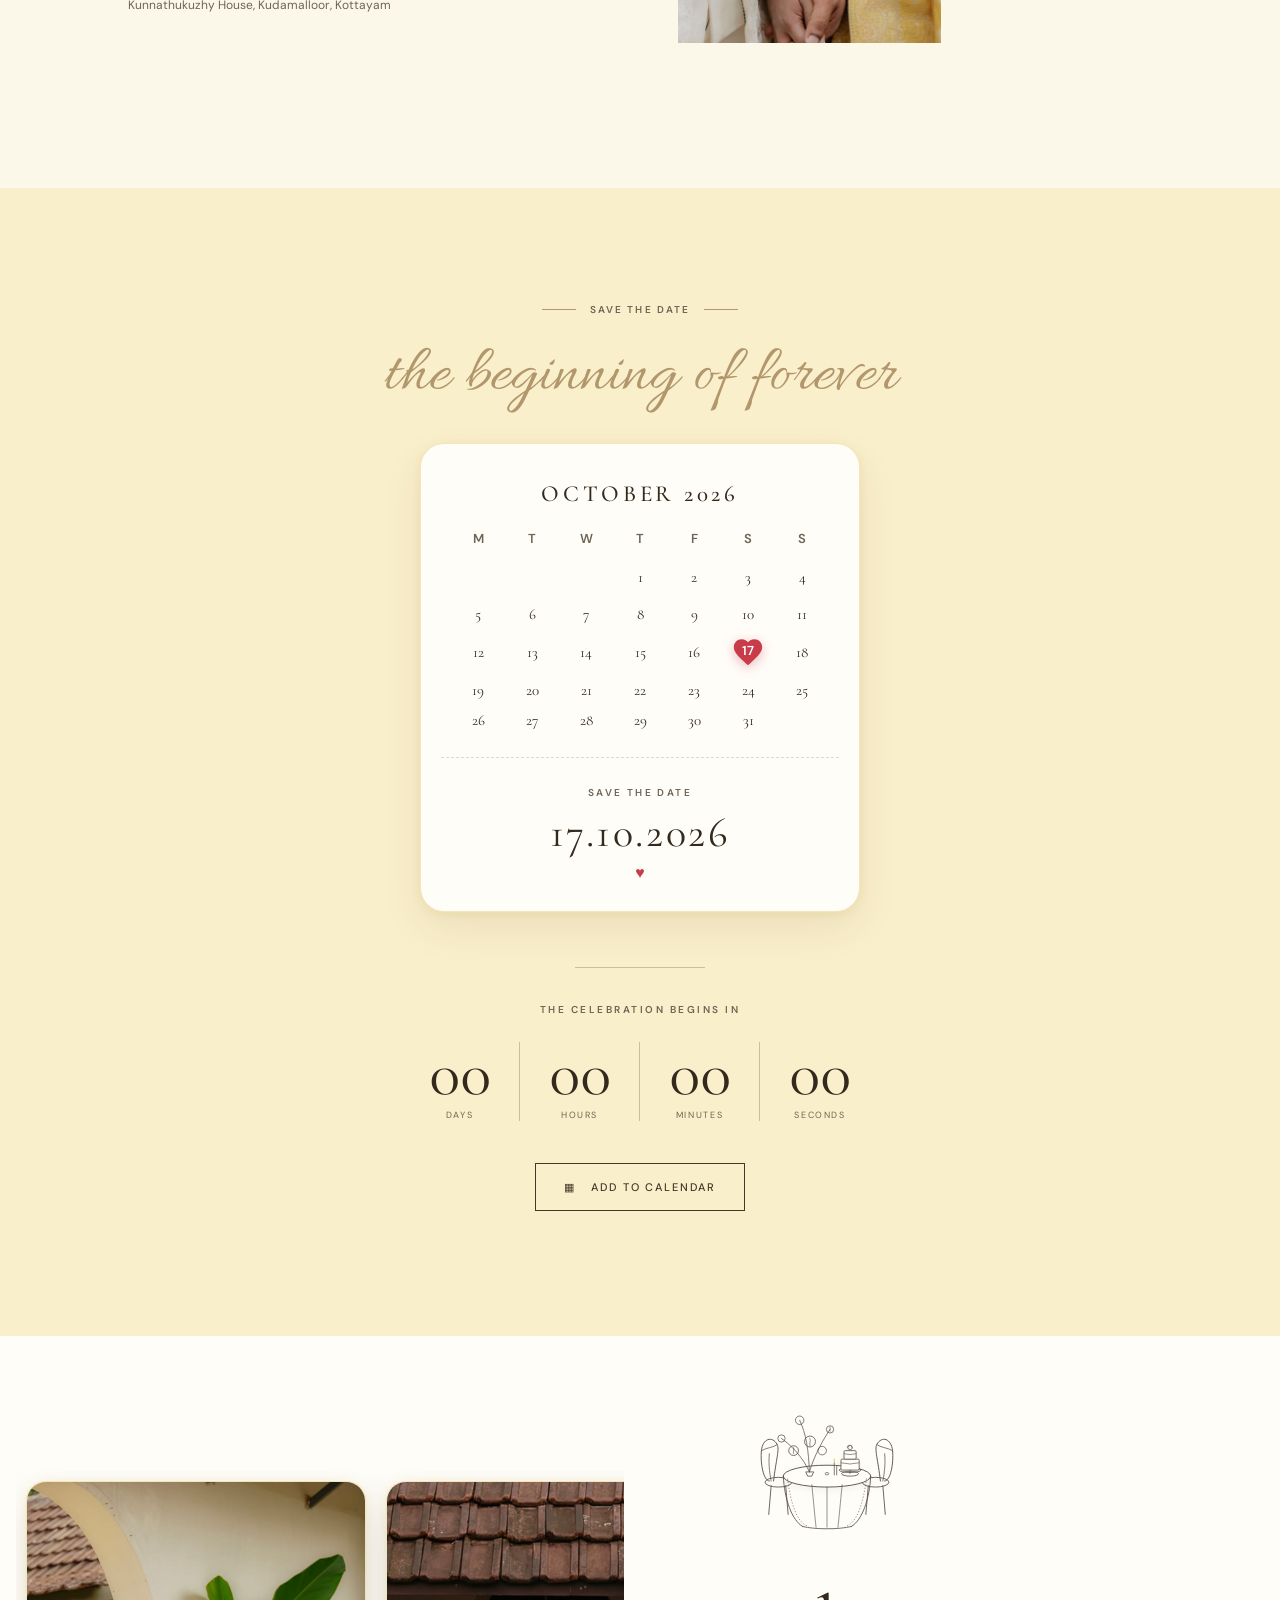
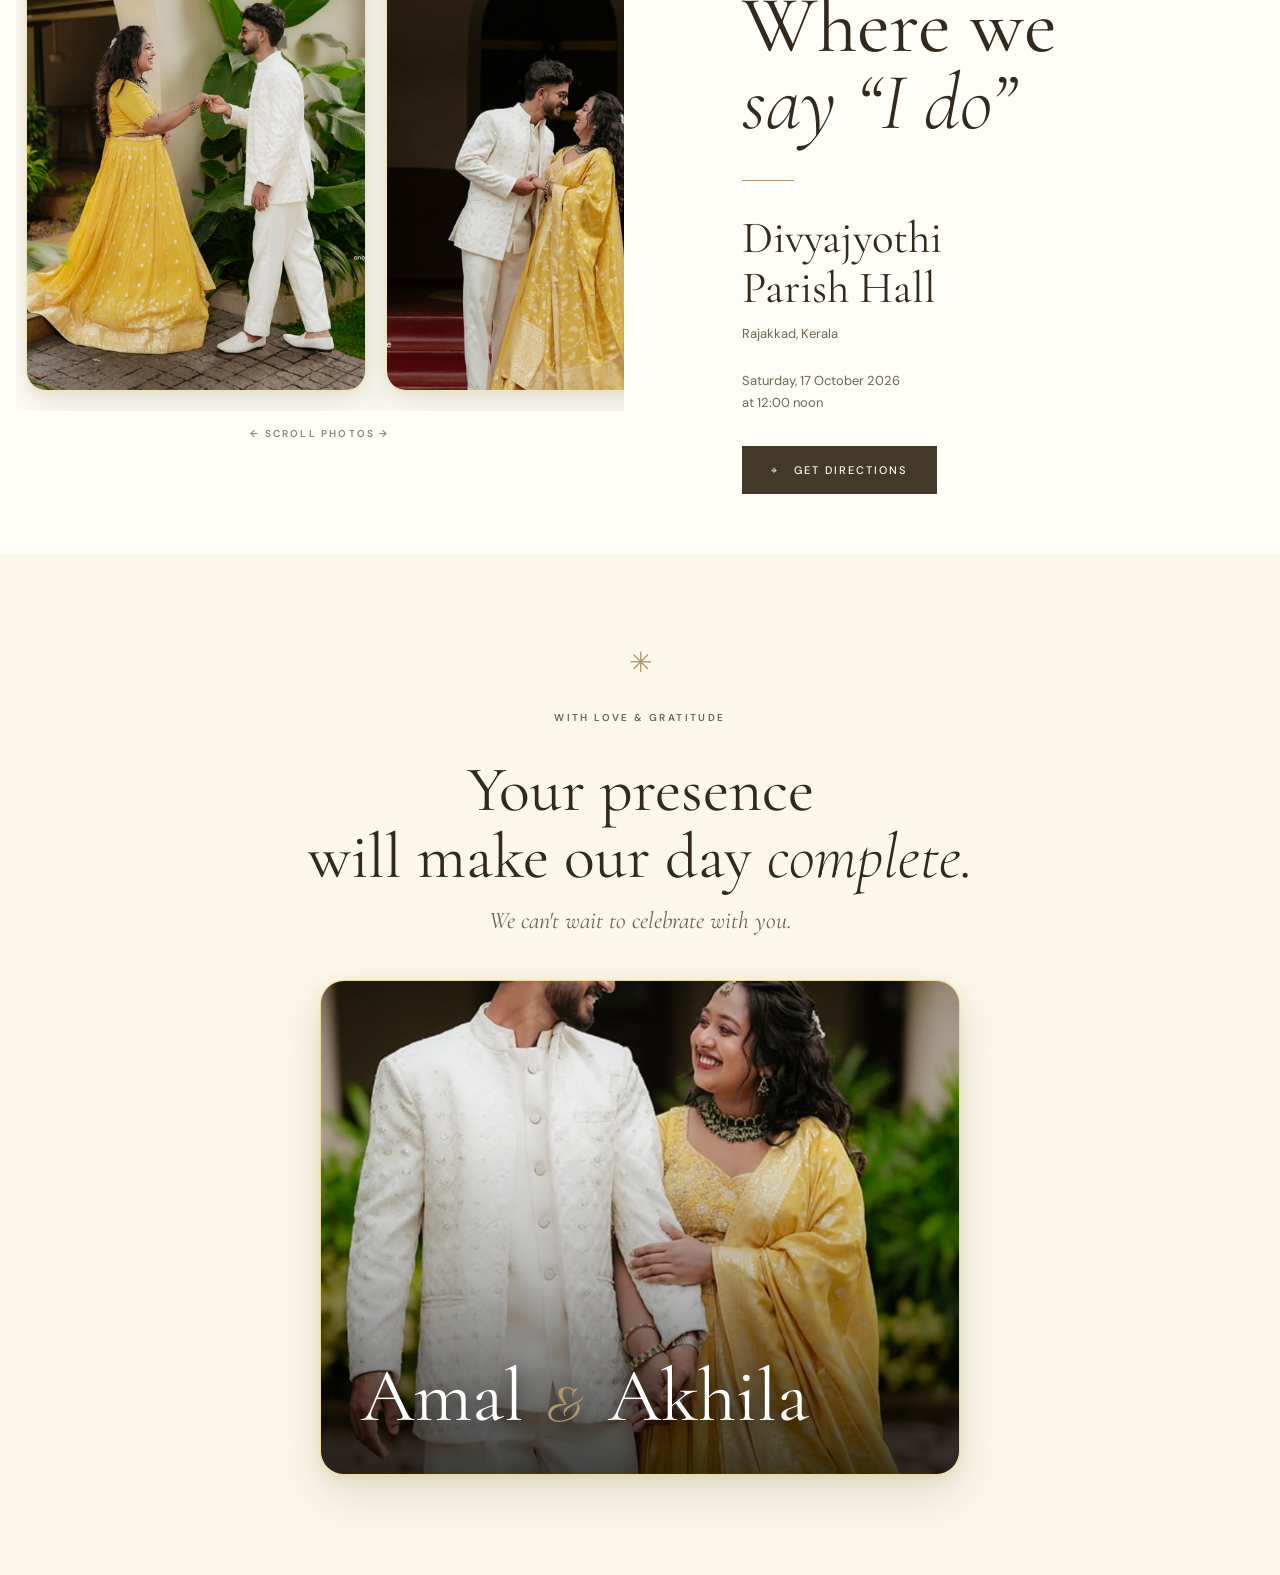
==== commit e92dc34c: "Add smooth auto-scrolling gallery animation and remove extra whitespace between venue gallery and co" ====
--- a/index.html
+++ b/index.html
@@ -123,15 +123,21 @@
 
     <section class="venue-section">
       <div class="venue-gallery-wrap" data-reveal>
-        <div class="venue-gallery-scroll">
-          <div class="venue-gallery-item">
-            <img src="assets/wedding-couple.jpeg" alt="Amal and Akhila sharing a quiet moment" loading="lazy">
-          </div>
-          <div class="venue-gallery-item">
-            <img src="assets/wedding-hero.jpeg" alt="Amal and Akhila in a sunlit garden" loading="lazy">
-          </div>
-          <div class="venue-gallery-item">
-            <img src="assets/wedding-detail.jpeg" alt="Ivory roses and wedding rings" loading="lazy">
+        <div class="venue-gallery-scroll" id="venueGalleryScroll">
+          <div class="venue-gallery-item">
+            <img src="assets/image1.jpeg" alt="Amal and Akhila sharing a quiet moment" loading="lazy">
+          </div>
+          <div class="venue-gallery-item">
+            <img src="assets/image2.jpeg" alt="Amal and Akhila in a sunlit garden" loading="lazy">
+          </div>
+          <div class="venue-gallery-item">
+            <img src="assets/image3.jpeg" alt="Ivory roses and wedding rings" loading="lazy">
+          </div>
+          <div class="venue-gallery-item">
+            <img src="assets/image4.jpeg" alt="Amal and Akhila wedding celebration" loading="lazy">
+          </div>
+          <div class="venue-gallery-item">
+            <img src="assets/ring.jpg" alt="Amal and Akhila togetherness" loading="lazy">
           </div>
         </div>
         <div class="venue-gallery-hint">
--- a/styles.css
+++ b/styles.css
@@ -720,25 +720,28 @@
   }
 }
 
-/* Closing Section - Two Part Layout (Matching Reference Image) */
+/* Closing Section - Matching Site Theme */
 .closing-section {
   position: relative;
   width: 100%;
   display: flex;
   flex-direction: column;
+  align-items: center;
   background: var(--background);
+  padding: 90px 24px 100px;
   overflow: hidden;
 }
 
 .closing-top-block {
-  background: #3B4336;
-  color: #FFFDF8;
-  padding: 85px 24px 75px;
+  background: transparent;
+  color: var(--foreground);
+  padding: 0 24px 45px;
   text-align: center;
   display: flex;
   flex-direction: column;
   align-items: center;
   justify-content: center;
+  max-width: 720px;
 }
 
 .closing-top-block .closing-star {
@@ -748,7 +751,7 @@
 }
 
 .closing-top-block .eyebrow {
-  color: #D4AF37;
+  color: var(--muted-foreground);
   font-size: 10px;
   letter-spacing: .24em;
 }
@@ -759,7 +762,7 @@
   font-weight: 400;
   line-height: 1.05;
   margin: 22px auto 16px;
-  color: #FFFFFF;
+  color: var(--foreground);
 }
 
 .closing-top-block h2 em {
@@ -771,16 +774,21 @@
   font-family: var(--font-serif);
   font-size: clamp(18px, 2.3vw, 24px);
   font-style: italic;
-  color: #E2DFCA;
+  color: var(--muted-foreground);
   margin: 0;
 }
 
 .closing-photo-container {
   position: relative;
   width: 100%;
-  height: clamp(520px, 75vh, 720px);
+  max-width: 640px;
+  height: clamp(420px, 55vh, 580px);
+  border-radius: 24px;
   overflow: hidden;
-  background: #252B22;
+  background: var(--secondary);
+  box-shadow: 0 20px 48px rgba(50, 40, 20, 0.12), 0 4px 16px rgba(212, 175, 55, 0.18);
+  border: 1px solid rgba(212, 175, 55, 0.3);
+  margin: 0 auto;
 }
 
 .closing-photo-img {
@@ -798,20 +806,20 @@
 .closing-photo-shade {
   position: absolute;
   inset: 0;
-  background: linear-gradient(to top, rgba(0, 0, 0, 0.75) 0%, rgba(0, 0, 0, 0.25) 38%, transparent 65%);
+  background: linear-gradient(to top, rgba(0, 0, 0, 0.7) 0%, rgba(0, 0, 0, 0.2) 40%, transparent 68%);
 }
 
 .closing-photo-names {
   position: absolute;
-  bottom: 45px;
-  left: min(7vw, 55px);
+  bottom: 35px;
+  left: min(6vw, 40px);
   z-index: 5;
   font-family: var(--font-serif);
-  font-size: clamp(48px, 6.8vw, 88px);
+  font-size: clamp(42px, 6vw, 76px);
   color: #FFFFFF;
   font-weight: 400;
   line-height: 1;
-  text-shadow: 0 4px 20px rgba(0, 0, 0, 0.5);
+  text-shadow: 0 4px 16px rgba(0, 0, 0, 0.5);
   white-space: nowrap;
 }
 
@@ -1071,7 +1079,7 @@
   }
 
   .venue-content {
-    padding: 76px 30px 88px;
+    padding: 30px 25px 65px;
     align-items: center;
     text-align: center;
   }
@@ -1215,13 +1223,12 @@
   position: relative;
   width: 100%;
   height: 100%;
-  min-height: 580px;
   overflow: hidden;
   display: flex;
   flex-direction: column;
   justify-content: center;
   background: var(--cream);
-  padding: 40px 24px;
+  padding: 30px 16px 10px;
 }
 
 .venue-gallery-scroll {
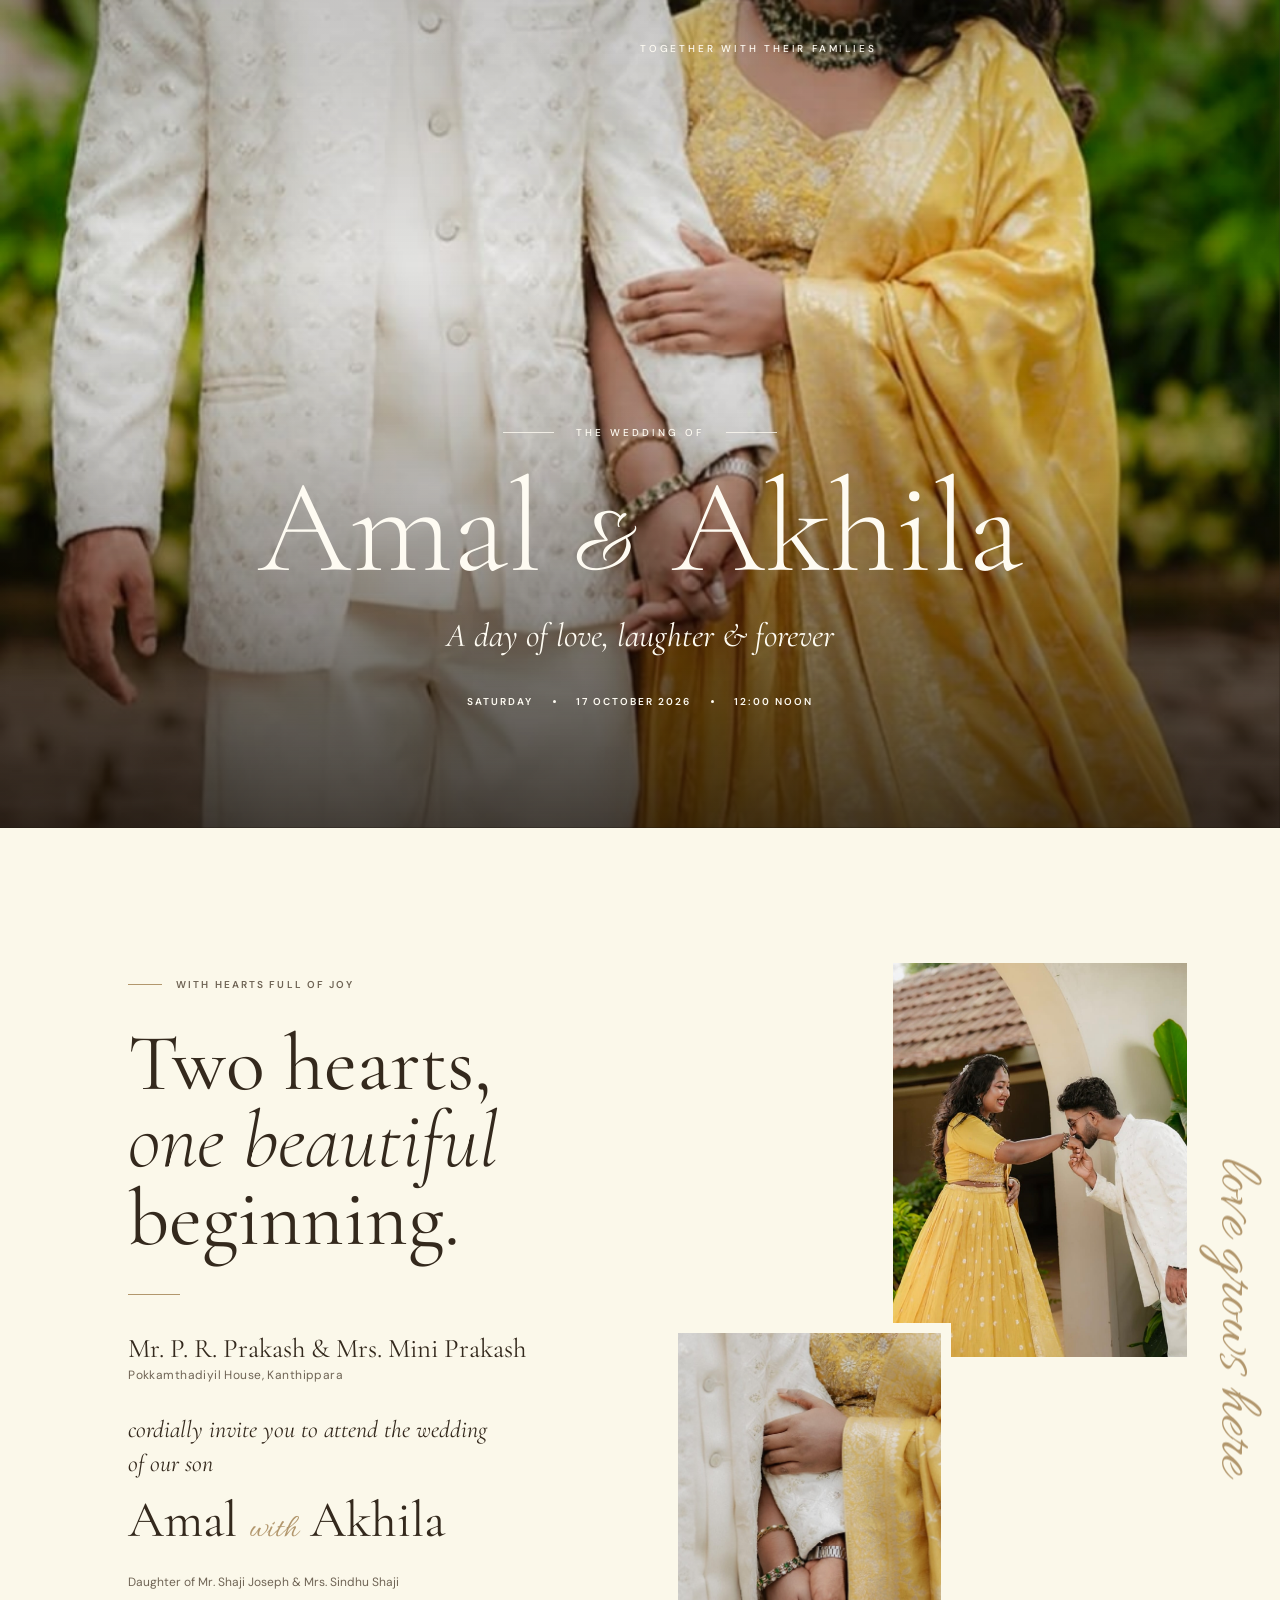
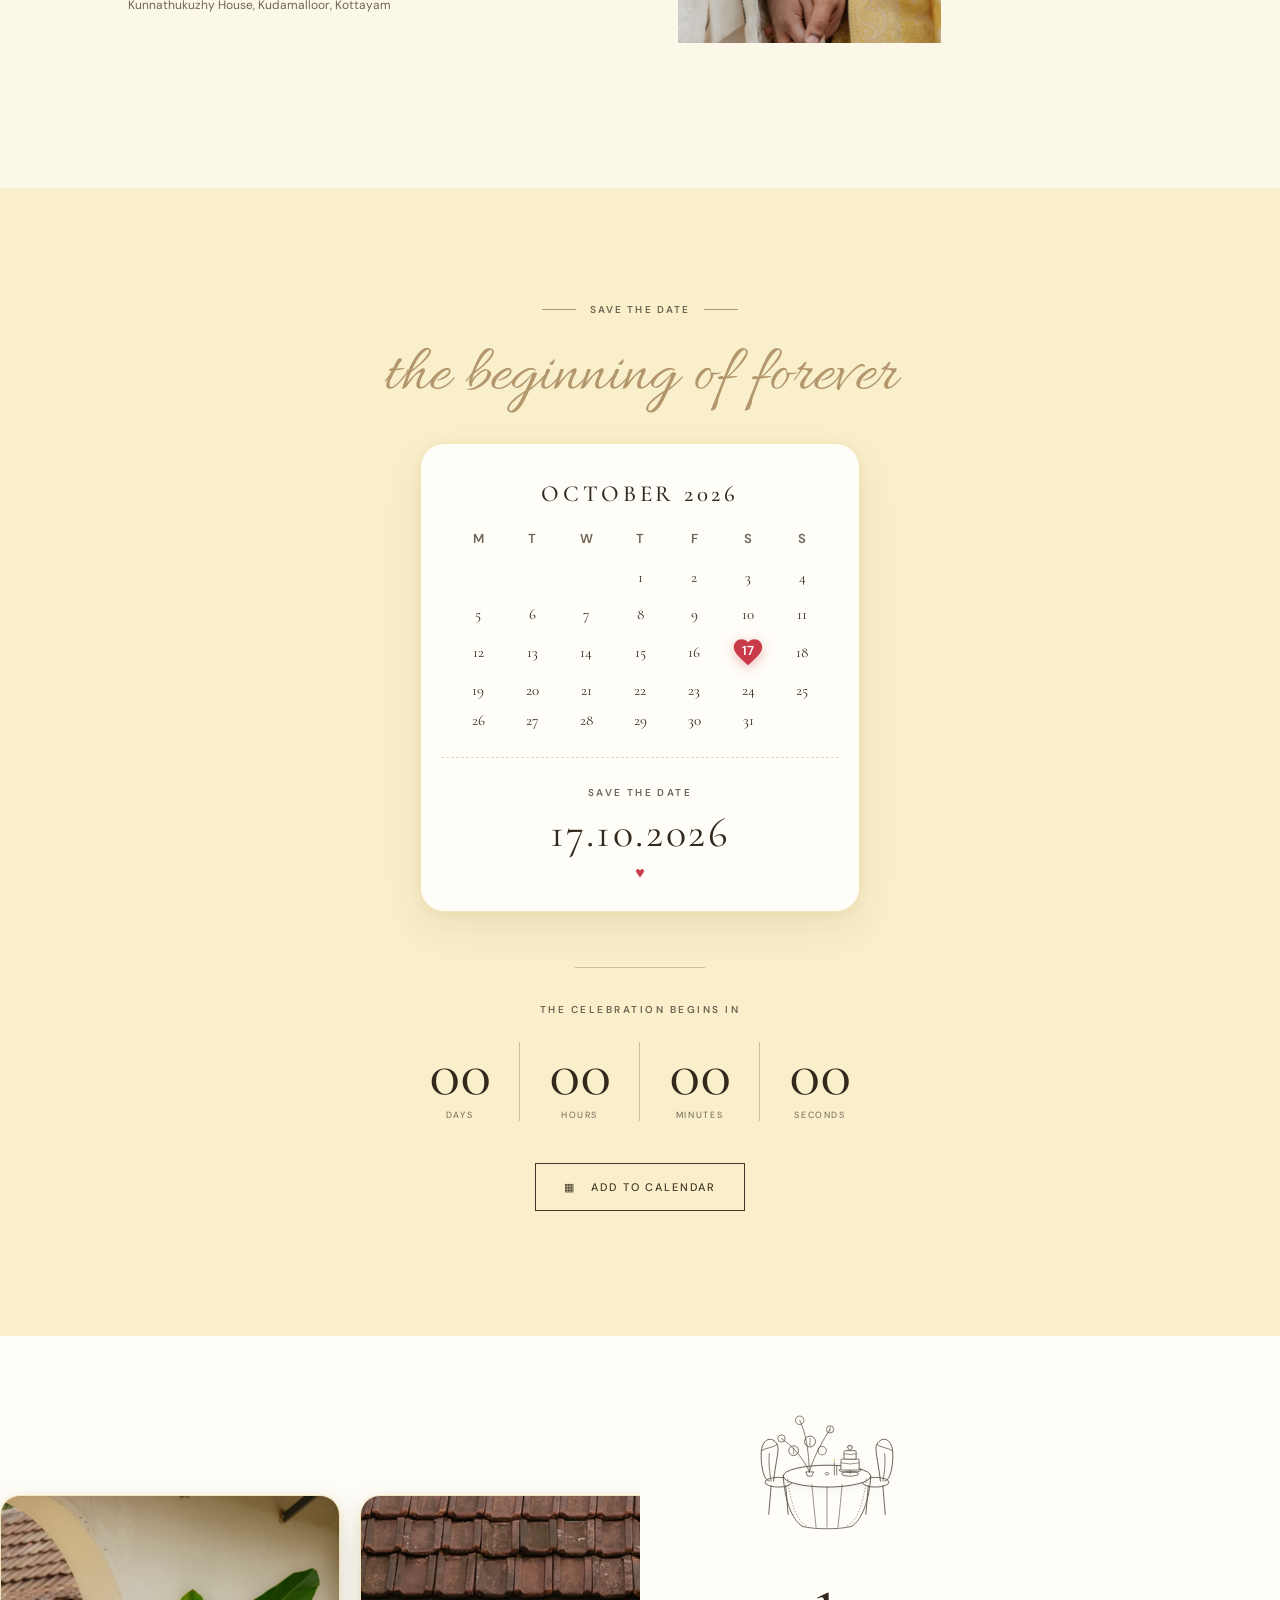
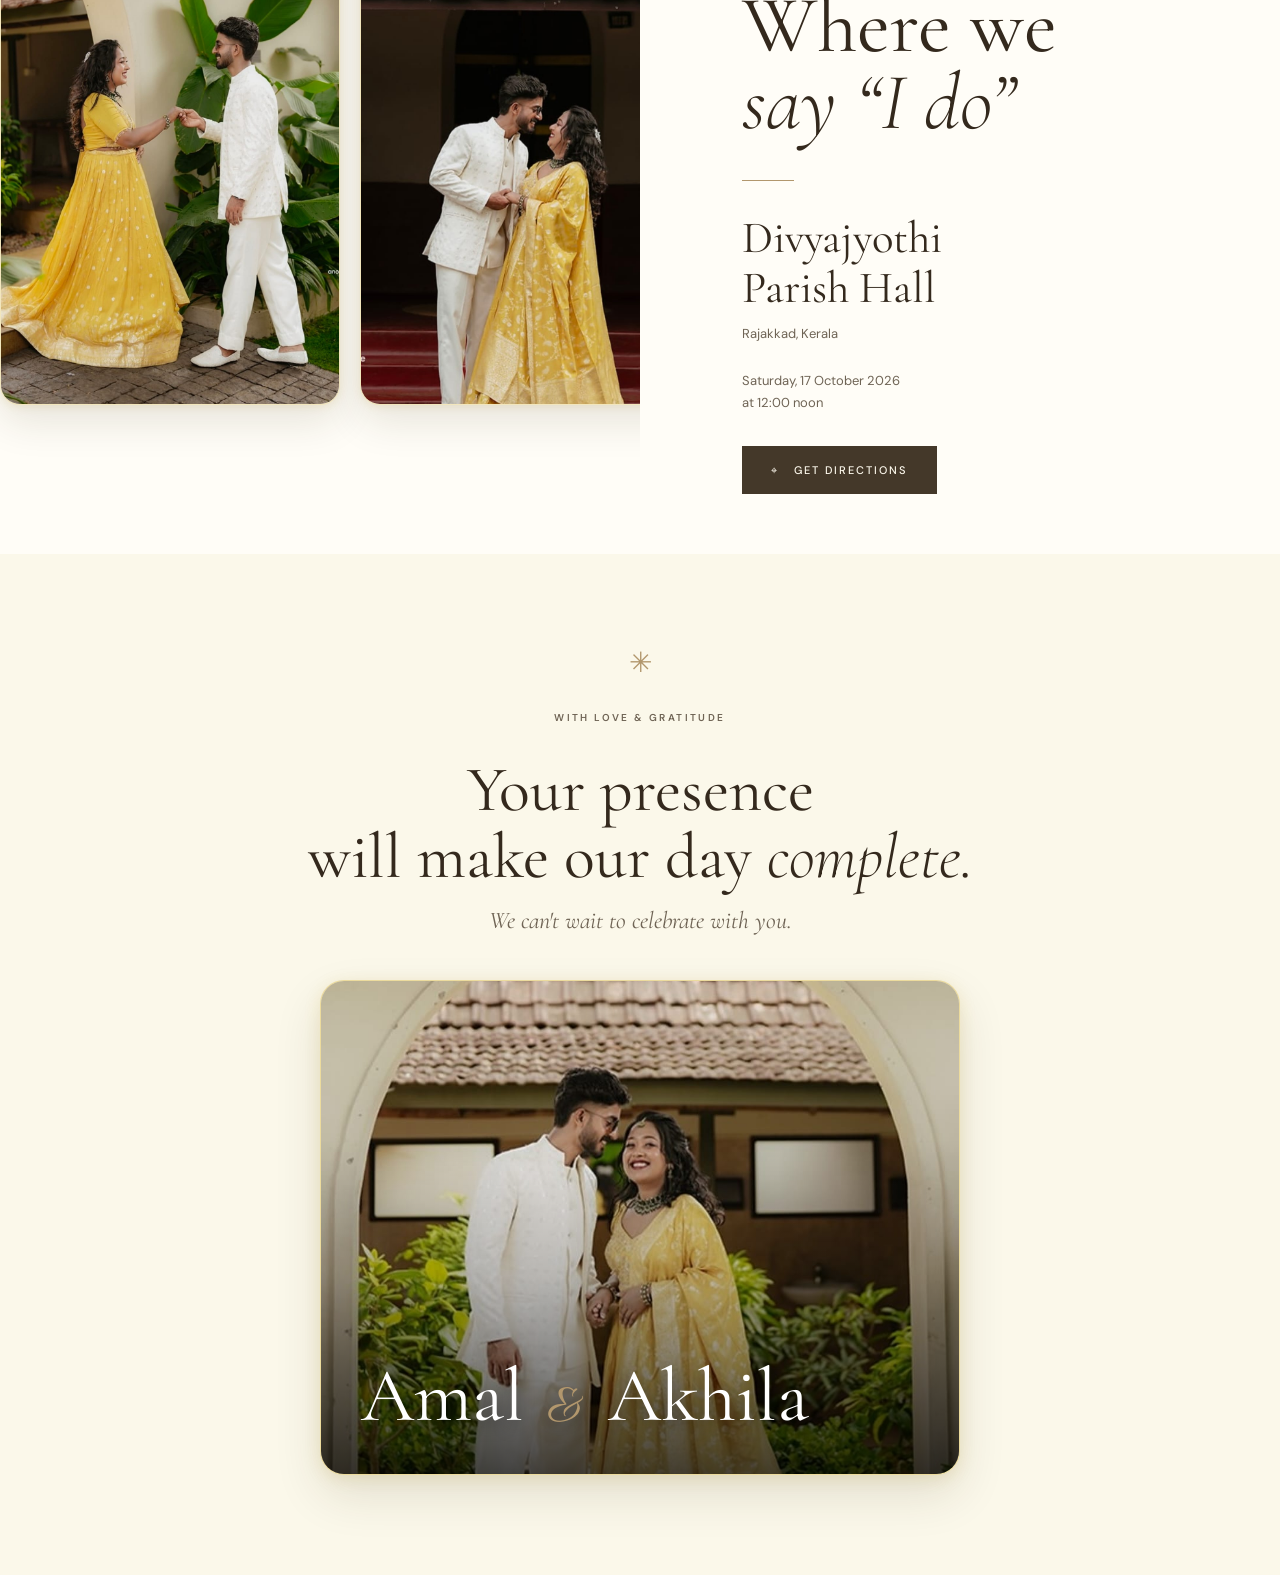
==== commit fce447fc: "Fix photo gallery: replace broken JS scroll with CSS marquee animation" ====
--- a/index.html
+++ b/index.html
@@ -124,6 +124,7 @@
     <section class="venue-section">
       <div class="venue-gallery-wrap" data-reveal>
         <div class="venue-gallery-scroll" id="venueGalleryScroll">
+          <!-- First set -->
           <div class="venue-gallery-item">
             <img src="assets/image1.jpeg" alt="Amal and Akhila sharing a quiet moment" loading="lazy">
           </div>
@@ -139,10 +140,25 @@
           <div class="venue-gallery-item">
             <img src="assets/ring.jpg" alt="Amal and Akhila togetherness" loading="lazy">
           </div>
-        </div>
-        <div class="venue-gallery-hint">
-          <span>← Scroll photos →</span>
-        </div>
+          <!-- Duplicate set for seamless loop -->
+          <div class="venue-gallery-item">
+            <img src="assets/image1.jpeg" alt="Amal and Akhila sharing a quiet moment" loading="lazy">
+          </div>
+          <div class="venue-gallery-item">
+            <img src="assets/image2.jpeg" alt="Amal and Akhila in a sunlit garden" loading="lazy">
+          </div>
+          <div class="venue-gallery-item">
+            <img src="assets/image3.jpeg" alt="Ivory roses and wedding rings" loading="lazy">
+          </div>
+          <div class="venue-gallery-item">
+            <img src="assets/image4.jpeg" alt="Amal and Akhila wedding celebration" loading="lazy">
+          </div>
+          <div class="venue-gallery-item">
+            <img src="assets/ring.jpg" alt="Amal and Akhila togetherness" loading="lazy">
+          </div>
+        </div>
+
+
       </div>
       <div class="venue-content" data-reveal>
         <div class="venue-sketch-logo">
@@ -232,7 +248,7 @@
         <p class="closing-sub">We can't wait to celebrate with you.</p>
       </div>
       <div class="closing-photo-container">
-        <img class="closing-photo-img" src="assets/wedding-hero.jpeg" alt="Amal and Akhila" loading="lazy">
+        <img class="closing-photo-img" src="assets/footer.jpeg" alt="Amal and Akhila" loading="lazy">
         <div class="closing-photo-shade"></div>
         <div class="closing-photo-names">Amal <span>&amp;</span> Akhila</div>
       </div>
--- a/styles.css
+++ b/styles.css
@@ -1218,40 +1218,44 @@
   opacity: 1;
 }
 
-/* Scrollable Image Gallery in Venue Section (Matching Reference Image) */
+/* Scrollable Image Gallery in Venue Section — CSS Marquee Auto-Scroll */
 .venue-gallery-wrap {
   position: relative;
   width: 100%;
-  height: 100%;
   overflow: hidden;
   display: flex;
   flex-direction: column;
   justify-content: center;
   background: var(--cream);
-  padding: 30px 16px 10px;
+  padding: 30px 0 10px;
 }
 
 .venue-gallery-scroll {
   display: flex;
   gap: 20px;
-  overflow-x: auto;
-  scroll-snap-type: x mandatory;
-  padding: 10px 10px 20px;
-  scrollbar-width: none;
-  -ms-overflow-style: none;
-  -webkit-overflow-scrolling: touch;
-}
-
-.venue-gallery-scroll::-webkit-scrollbar {
-  display: none;
+  width: max-content;
+  padding: 10px 0 20px;
+  animation: gallery-marquee 28s linear infinite;
+}
+
+.venue-gallery-scroll:hover {
+  animation-play-state: paused;
+}
+
+@keyframes gallery-marquee {
+  0% {
+    transform: translateX(0);
+  }
+  100% {
+    transform: translateX(-50%);
+  }
 }
 
 .venue-gallery-item {
-  flex: 0 0 clamp(260px, 60%, 340px);
+  flex: 0 0 clamp(260px, 32vw, 340px);
   height: clamp(380px, 45vw, 510px);
   border-radius: 20px;
   overflow: hidden;
-  scroll-snap-align: center;
   box-shadow: 0 16px 40px rgba(50, 40, 20, 0.12), 0 2px 8px rgba(212, 175, 55, 0.15);
   position: relative;
   background: #FFFDF8;
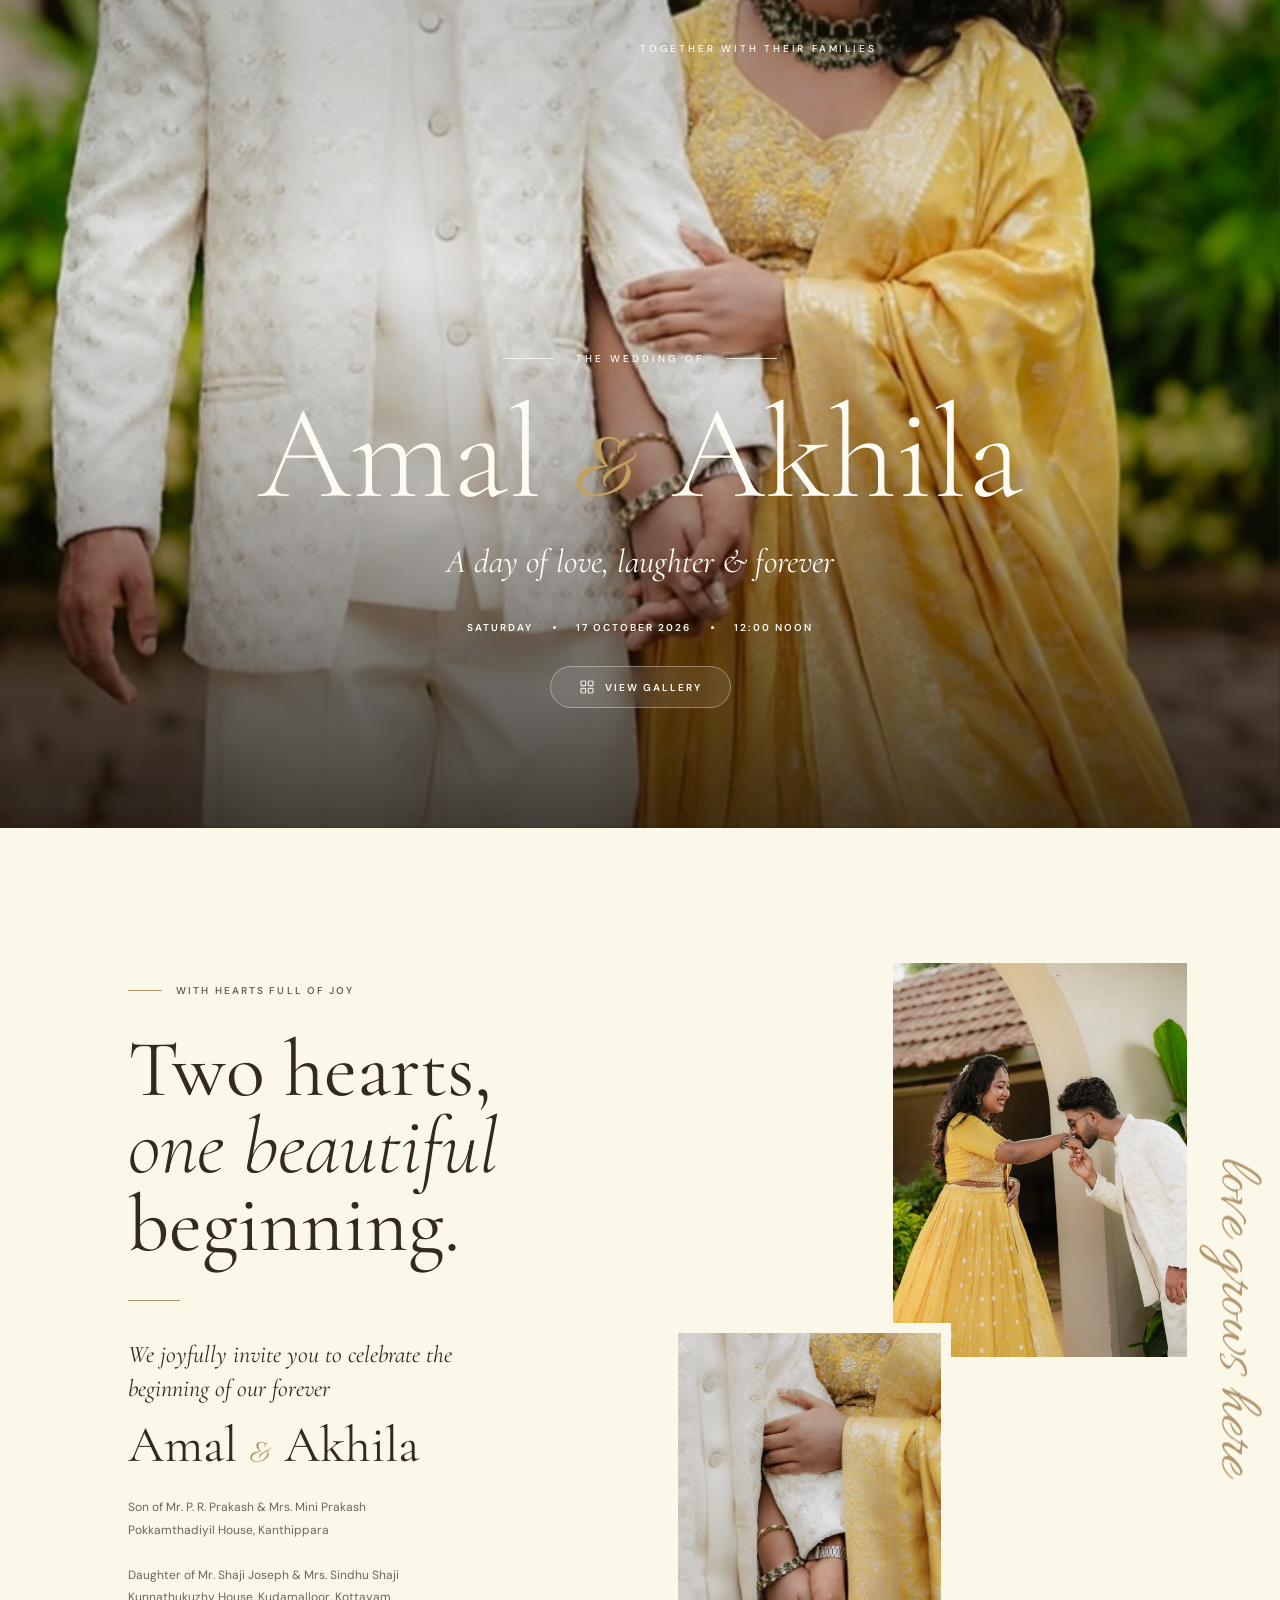
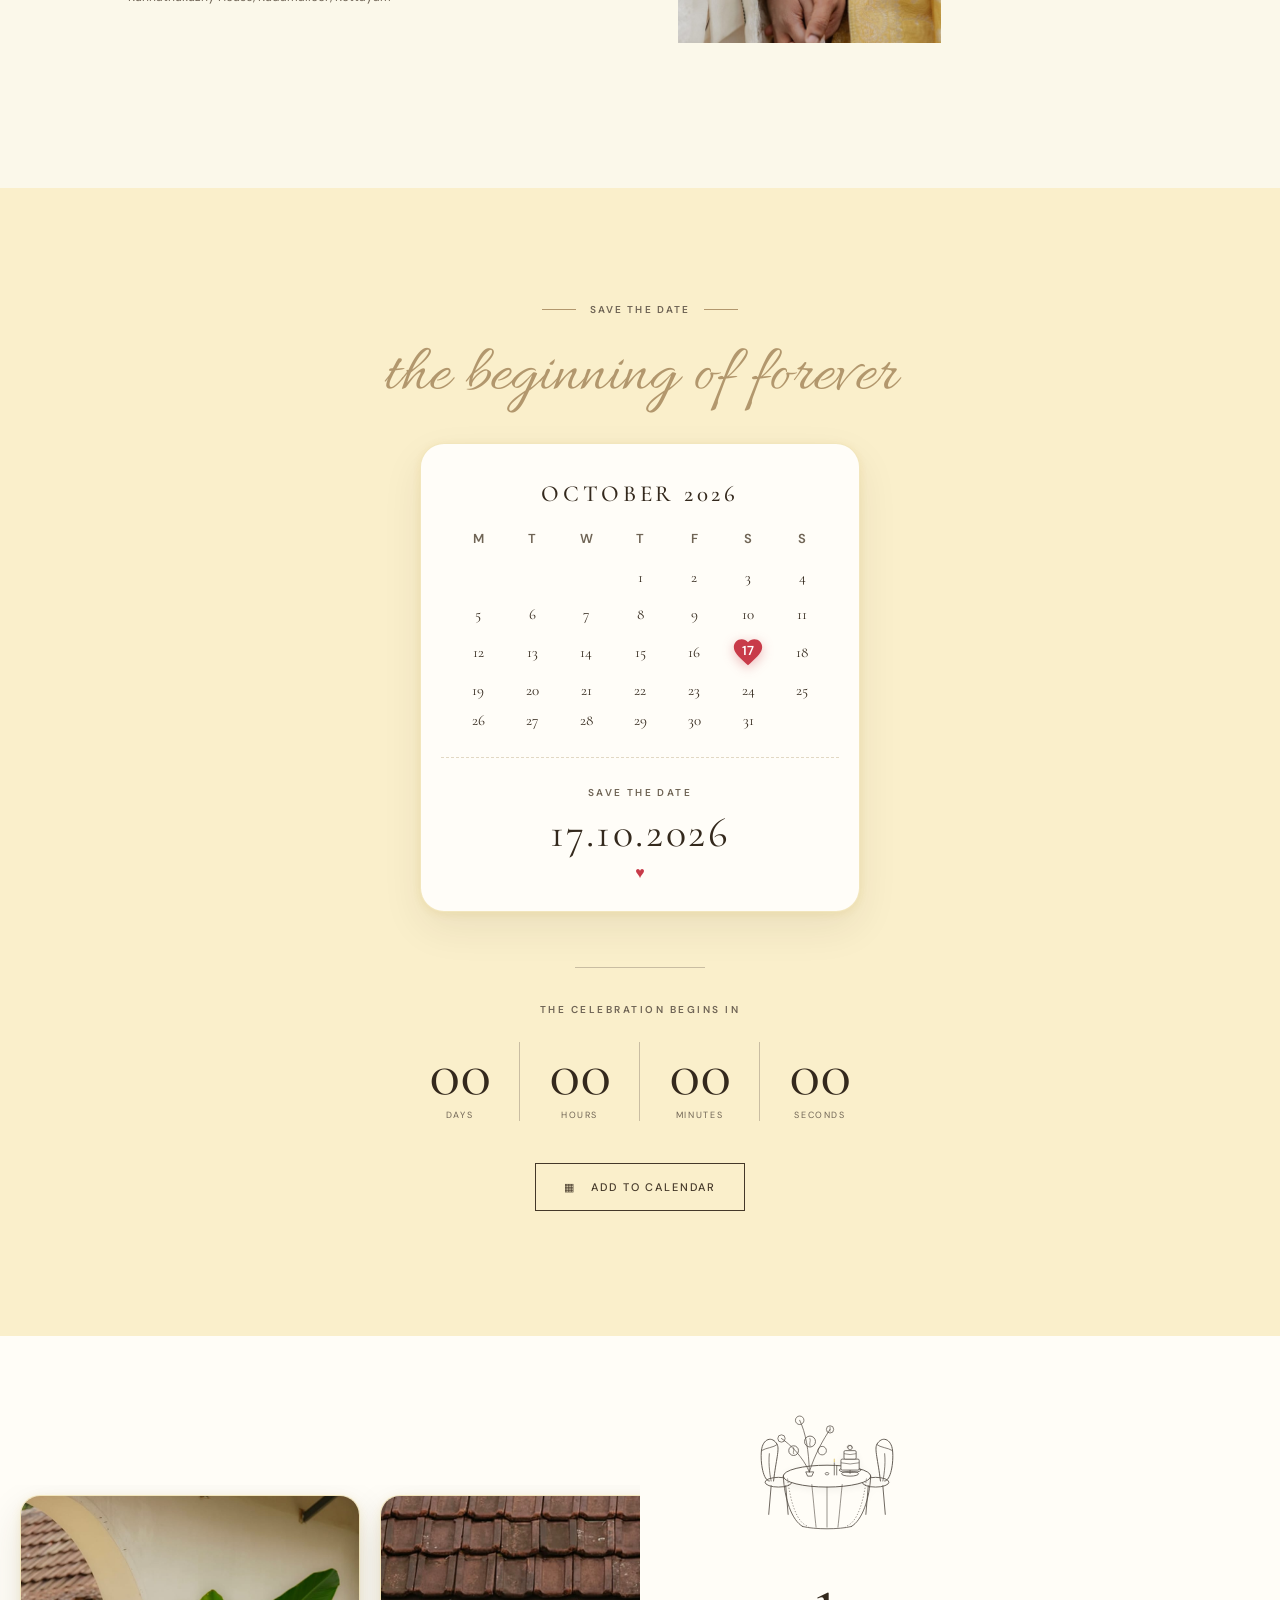
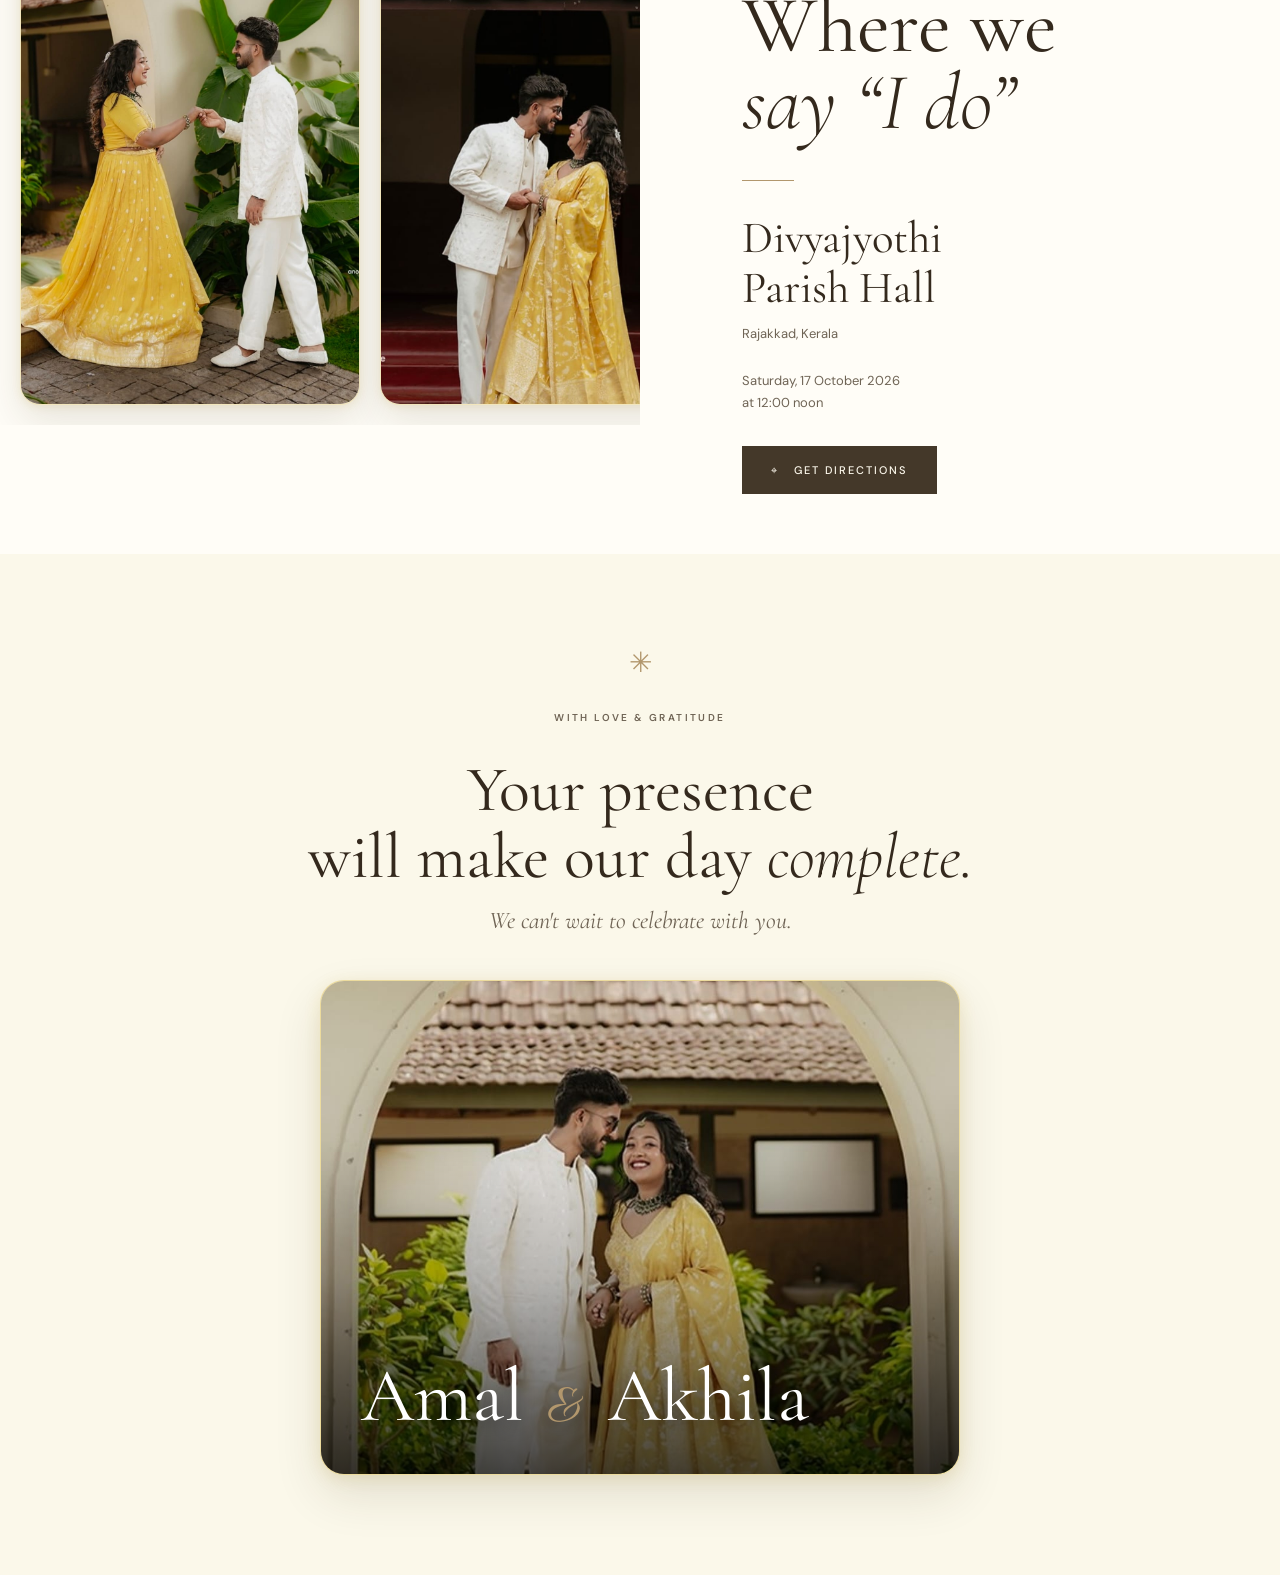
==== commit cb14efe2: "Add Gallery button in hero section and create separate gallery page with lightbox" ====
--- a/index.html
+++ b/index.html
@@ -42,6 +42,12 @@
         <p class="hero-subtitle">A day of love, laughter &amp; forever</p>
         <div class="hero-date"><span>SATURDAY</span><i></i><span>17 OCTOBER 2026</span><i></i><span>12:00 NOON</span>
         </div>
+        <a class="hero-gallery-btn" href="gallery.html">
+          <span class="hero-gallery-btn-icon">
+            <svg width="16" height="16" viewBox="0 0 24 24" fill="none" stroke="currentColor" stroke-width="1.8" stroke-linecap="round" stroke-linejoin="round"><rect x="3" y="3" width="7" height="7" rx="1"/><rect x="14" y="3" width="7" height="7" rx="1"/><rect x="3" y="14" width="7" height="7" rx="1"/><rect x="14" y="14" width="7" height="7" rx="1"/></svg>
+          </span>
+          VIEW GALLERY
+        </a>
       </div>
 
     </section>
@@ -52,10 +58,9 @@
           <div class="eyebrow"><span class="eyebrow-line"></span> WITH HEARTS FULL OF JOY</div>
           <h2>Two hearts,<br><em>one beautiful</em><br>beginning.</h2>
           <div class="short-rule"></div>
-          <p class="invite-lead">Mr. P. R. Prakash &amp; Mrs. Mini Prakash</p>
-          <p class="invite-address">Pokkamthadiyil House, Kanthippara</p>
-          <p class="invite-message">cordially invite you to attend the wedding of our son</p>
-          <p class="couple-line">Amal <span>with</span> Akhila</p>
+          <p class="invite-message">We joyfully invite you to celebrate the beginning of our forever</p>
+          <p class="couple-line">Amal <span>&amp;</span> Akhila</p>
+          <p class="invite-family">Son of Mr. P. R. Prakash &amp; Mrs. Mini Prakash<br>Pokkamthadiyil House, Kanthippara</p>
           <p class="invite-family">Daughter of Mr. Shaji Joseph &amp; Mrs. Sindhu Shaji<br>Kunnathukuzhy House,
             Kudamalloor, Kottayam</p>
         </div>
--- a/styles.css
+++ b/styles.css
@@ -148,7 +148,8 @@
   inset: 0;
   object-fit: cover;
   object-position: center 45%;
-  animation: hero-zoom 1.8s cubic-bezier(.2, .7, .3, 1) both;
+  opacity: 0;
+  animation: hero-reveal 2.2s cubic-bezier(.16, 1, .3, 1) 1.6s both;
 }
 
 .hero-shade {
@@ -166,7 +167,8 @@
   font-size: 10px;
   letter-spacing: .28em;
   font-weight: 500;
-  animation: rise-in 1.1s 0.2s both;
+  opacity: 0;
+  animation: hero-text-in 1.2s cubic-bezier(.16, 1, .3, 1) 2.6s both;
 }
 
 .hero-content {
@@ -184,7 +186,8 @@
   font-size: 10px;
   font-weight: 500;
   letter-spacing: .3em;
-  animation: rise-in 1.1s 0.35s both;
+  opacity: 0;
+  animation: hero-text-in 1s cubic-bezier(.16, 1, .3, 1) 2.8s both;
 }
 
 .hero-ornament span {
@@ -201,7 +204,8 @@
   line-height: .98;
   margin: 24px 0 0;
   white-space: nowrap;
-  animation: rise-in 1.2s 0.5s both;
+  opacity: 0;
+  animation: hero-title-in 1.6s cubic-bezier(.16, 1, .3, 1) 3s both;
 }
 
 .hero h1 em {
@@ -211,6 +215,7 @@
   font-style: normal;
   display: inline-block;
   transform: translateY(-.03em);
+  animation: golden-shimmer 3s ease-in-out 4.2s both;
 }
 
 .hero-subtitle {
@@ -218,7 +223,8 @@
   font-style: italic;
   font-size: clamp(22px, 2.6vw, 35px);
   margin: 14px 0 39px;
-  animation: rise-in 1.2s 0.65s both;
+  opacity: 0;
+  animation: hero-text-in 1.2s cubic-bezier(.16, 1, .3, 1) 3.5s both;
 }
 
 .hero-date {
@@ -229,7 +235,8 @@
   font-size: 10px;
   font-weight: 600;
   letter-spacing: .2em;
-  animation: rise-in 1.2s 0.8s both;
+  opacity: 0;
+  animation: hero-text-in 1s cubic-bezier(.16, 1, .3, 1) 3.9s both;
 }
 
 .hero-date i {
@@ -237,6 +244,37 @@
   width: 3px;
   border-radius: 50%;
   background: currentColor;
+}
+
+.hero-gallery-btn {
+  display: inline-flex;
+  align-items: center;
+  gap: 10px;
+  margin-top: 32px;
+  padding: 12px 28px;
+  font-size: 10px;
+  font-weight: 600;
+  letter-spacing: .2em;
+  color: var(--hero-ink);
+  border: 1px solid rgba(255, 255, 255, 0.35);
+  border-radius: 50px;
+  background: rgba(255, 255, 255, 0.08);
+  backdrop-filter: blur(12px);
+  -webkit-backdrop-filter: blur(12px);
+  transition: background .35s ease, border-color .35s ease, transform .3s ease;
+  opacity: 0;
+  animation: hero-text-in 1s cubic-bezier(.16, 1, .3, 1) 4.1s both;
+}
+
+.hero-gallery-btn:hover {
+  background: rgba(255, 255, 255, 0.18);
+  border-color: rgba(255, 255, 255, 0.55);
+  transform: translateY(-2px);
+}
+
+.hero-gallery-btn-icon {
+  display: inline-flex;
+  opacity: 0.85;
 }
 
 .scroll-cue {
@@ -251,7 +289,8 @@
   white-space: nowrap;
   font-size: 9px;
   letter-spacing: .22em;
-  animation: rise-in 1.2s 1s both;
+  opacity: 0;
+  animation: hero-text-in 1s cubic-bezier(.16, 1, .3, 1) 4.3s both;
 }
 
 .scroll-cue svg {
@@ -859,15 +898,61 @@
   transform: translateY(0) scale(1);
 }
 
-@keyframes hero-zoom {
-  from {
-    transform: scale(1.08);
-    opacity: .65;
-  }
-
-  to {
+@keyframes hero-reveal {
+  0% {
+    opacity: 0;
+    transform: scale(1.12);
+    filter: blur(12px);
+  }
+  100% {
+    opacity: 1;
     transform: scale(1);
+    filter: blur(0);
+  }
+}
+
+@keyframes hero-text-in {
+  0% {
+    opacity: 0;
+    transform: translateY(35px);
+    filter: blur(6px);
+  }
+  100% {
     opacity: 1;
+    transform: translateY(0);
+    filter: blur(0);
+  }
+}
+
+@keyframes hero-title-in {
+  0% {
+    opacity: 0;
+    transform: translateY(50px) scale(0.92);
+    filter: blur(8px);
+  }
+  60% {
+    opacity: 1;
+    filter: blur(0);
+  }
+  100% {
+    opacity: 1;
+    transform: translateY(0) scale(1);
+    filter: blur(0);
+  }
+}
+
+@keyframes golden-shimmer {
+  0% {
+    color: inherit;
+    text-shadow: none;
+  }
+  50% {
+    color: oklch(0.78 0.12 85);
+    text-shadow: 0 0 20px rgba(212, 175, 55, 0.5), 0 0 40px rgba(212, 175, 55, 0.2);
+  }
+  100% {
+    color: oklch(0.72 0.09 82);
+    text-shadow: 0 0 8px rgba(212, 175, 55, 0.15);
   }
 }
 
@@ -1218,7 +1303,7 @@
   opacity: 1;
 }
 
-/* Scrollable Image Gallery in Venue Section — CSS Marquee Auto-Scroll */
+/* Scrollable Image Gallery in Venue Section — Auto + Manual Scroll */
 .venue-gallery-wrap {
   position: relative;
   width: 100%;
@@ -1233,22 +1318,20 @@
 .venue-gallery-scroll {
   display: flex;
   gap: 20px;
-  width: max-content;
-  padding: 10px 0 20px;
-  animation: gallery-marquee 28s linear infinite;
-}
-
-.venue-gallery-scroll:hover {
-  animation-play-state: paused;
-}
-
-@keyframes gallery-marquee {
-  0% {
-    transform: translateX(0);
-  }
-  100% {
-    transform: translateX(-50%);
-  }
+  overflow-x: auto;
+  padding: 10px 20px 20px;
+  scrollbar-width: none;
+  -ms-overflow-style: none;
+  -webkit-overflow-scrolling: touch;
+  cursor: grab;
+}
+
+.venue-gallery-scroll:active {
+  cursor: grabbing;
+}
+
+.venue-gallery-scroll::-webkit-scrollbar {
+  display: none;
 }
 
 .venue-gallery-item {
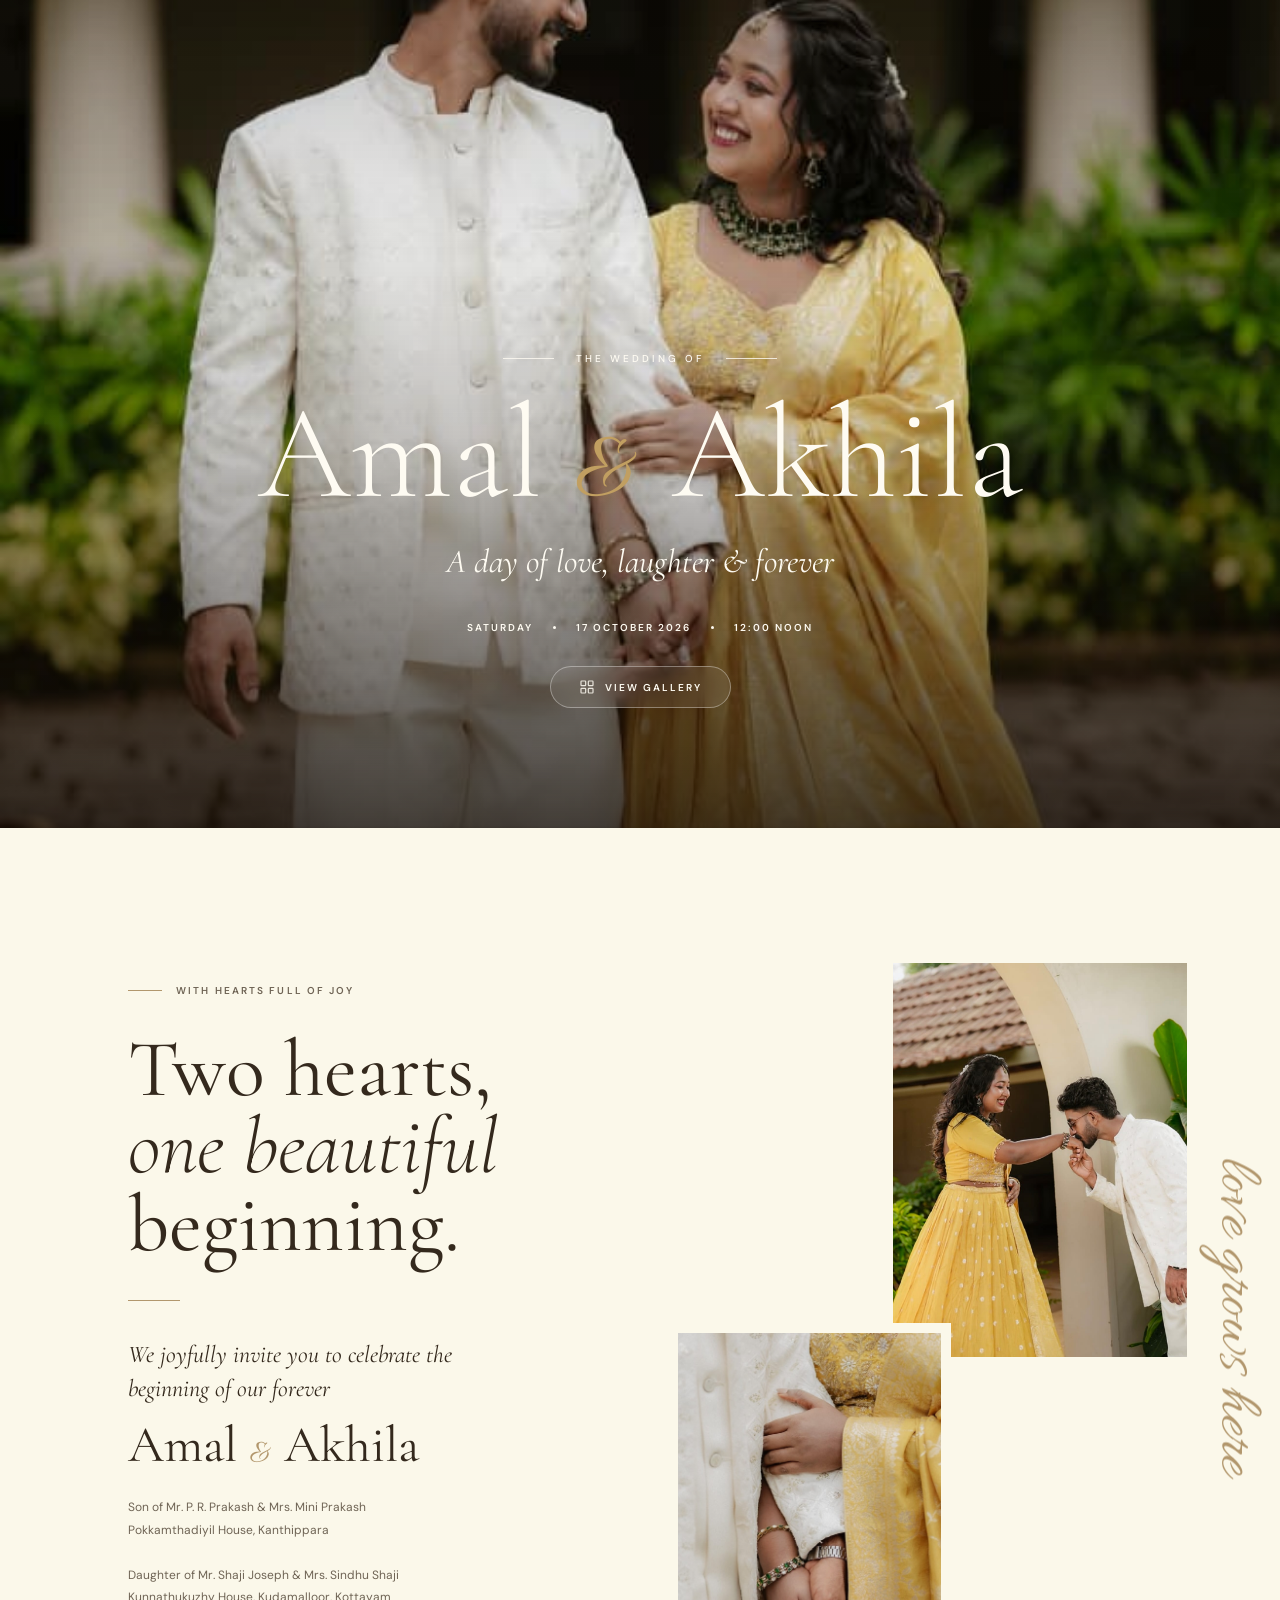
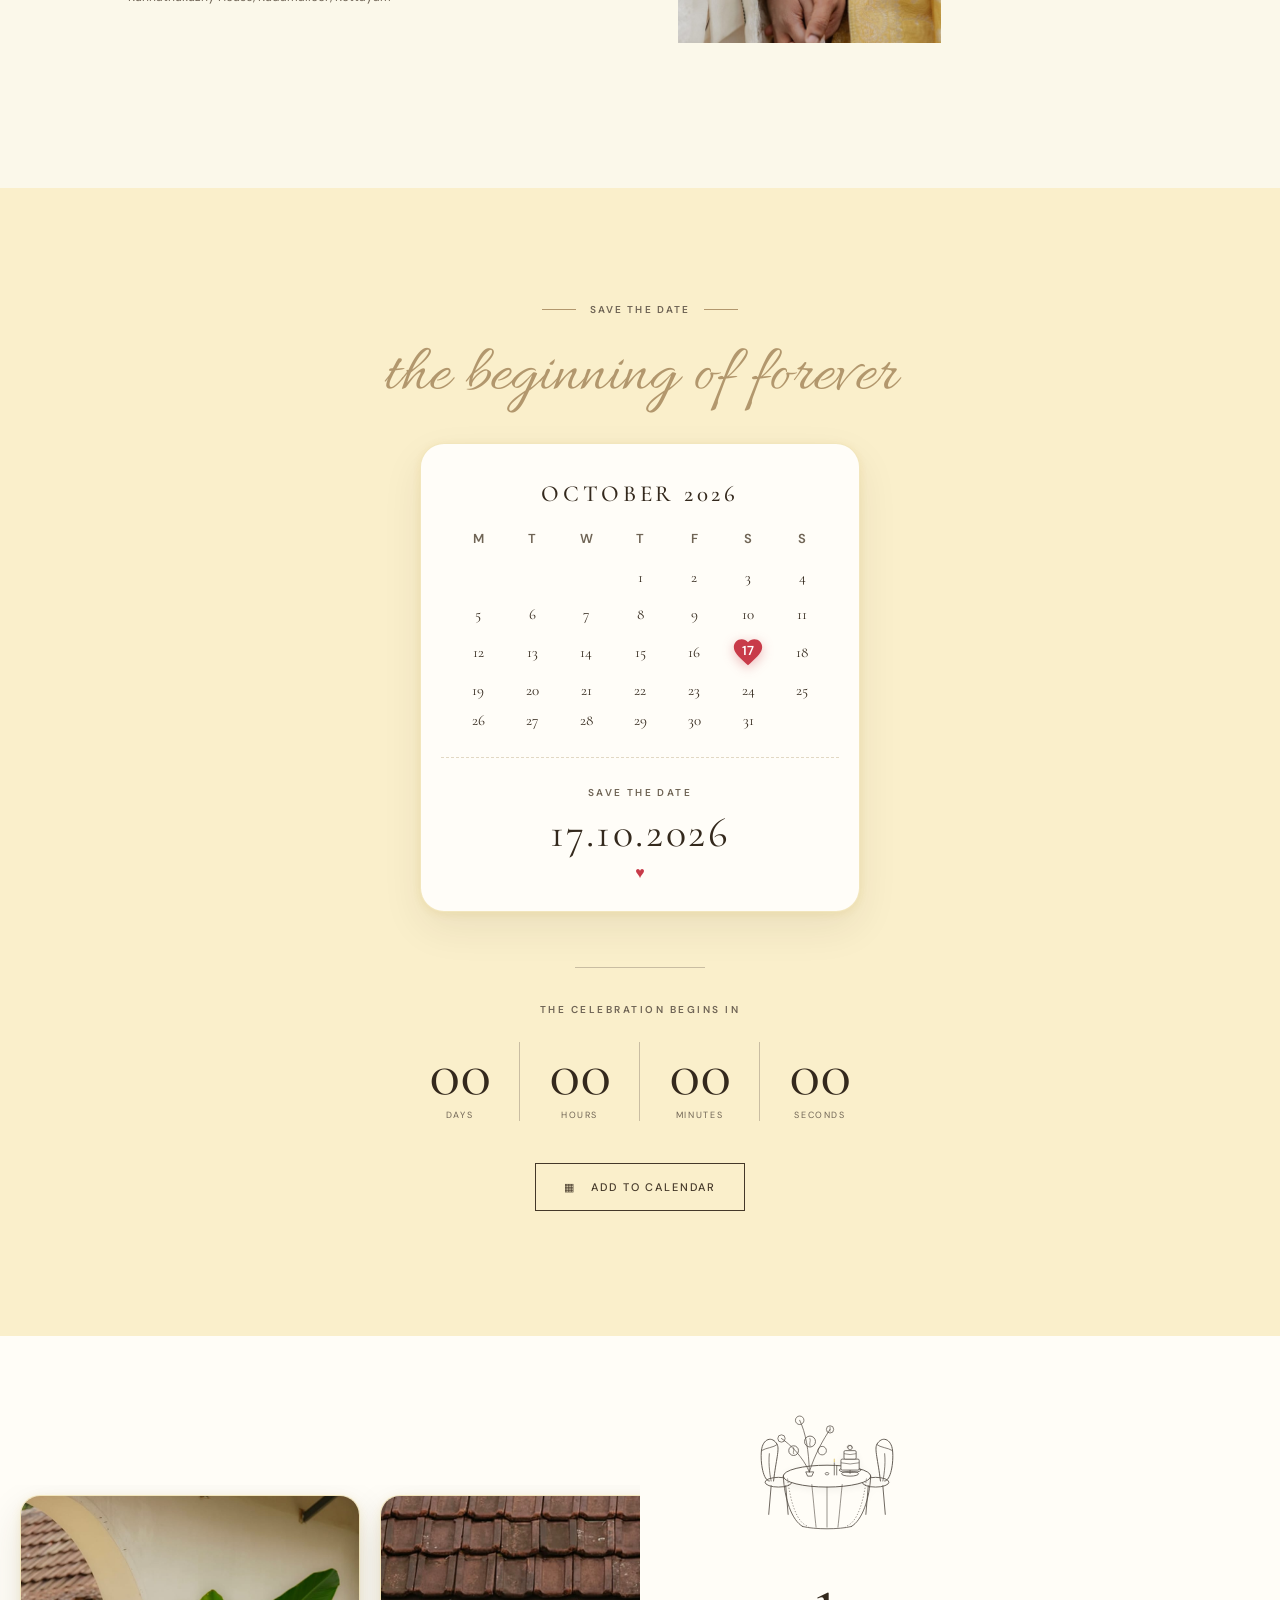
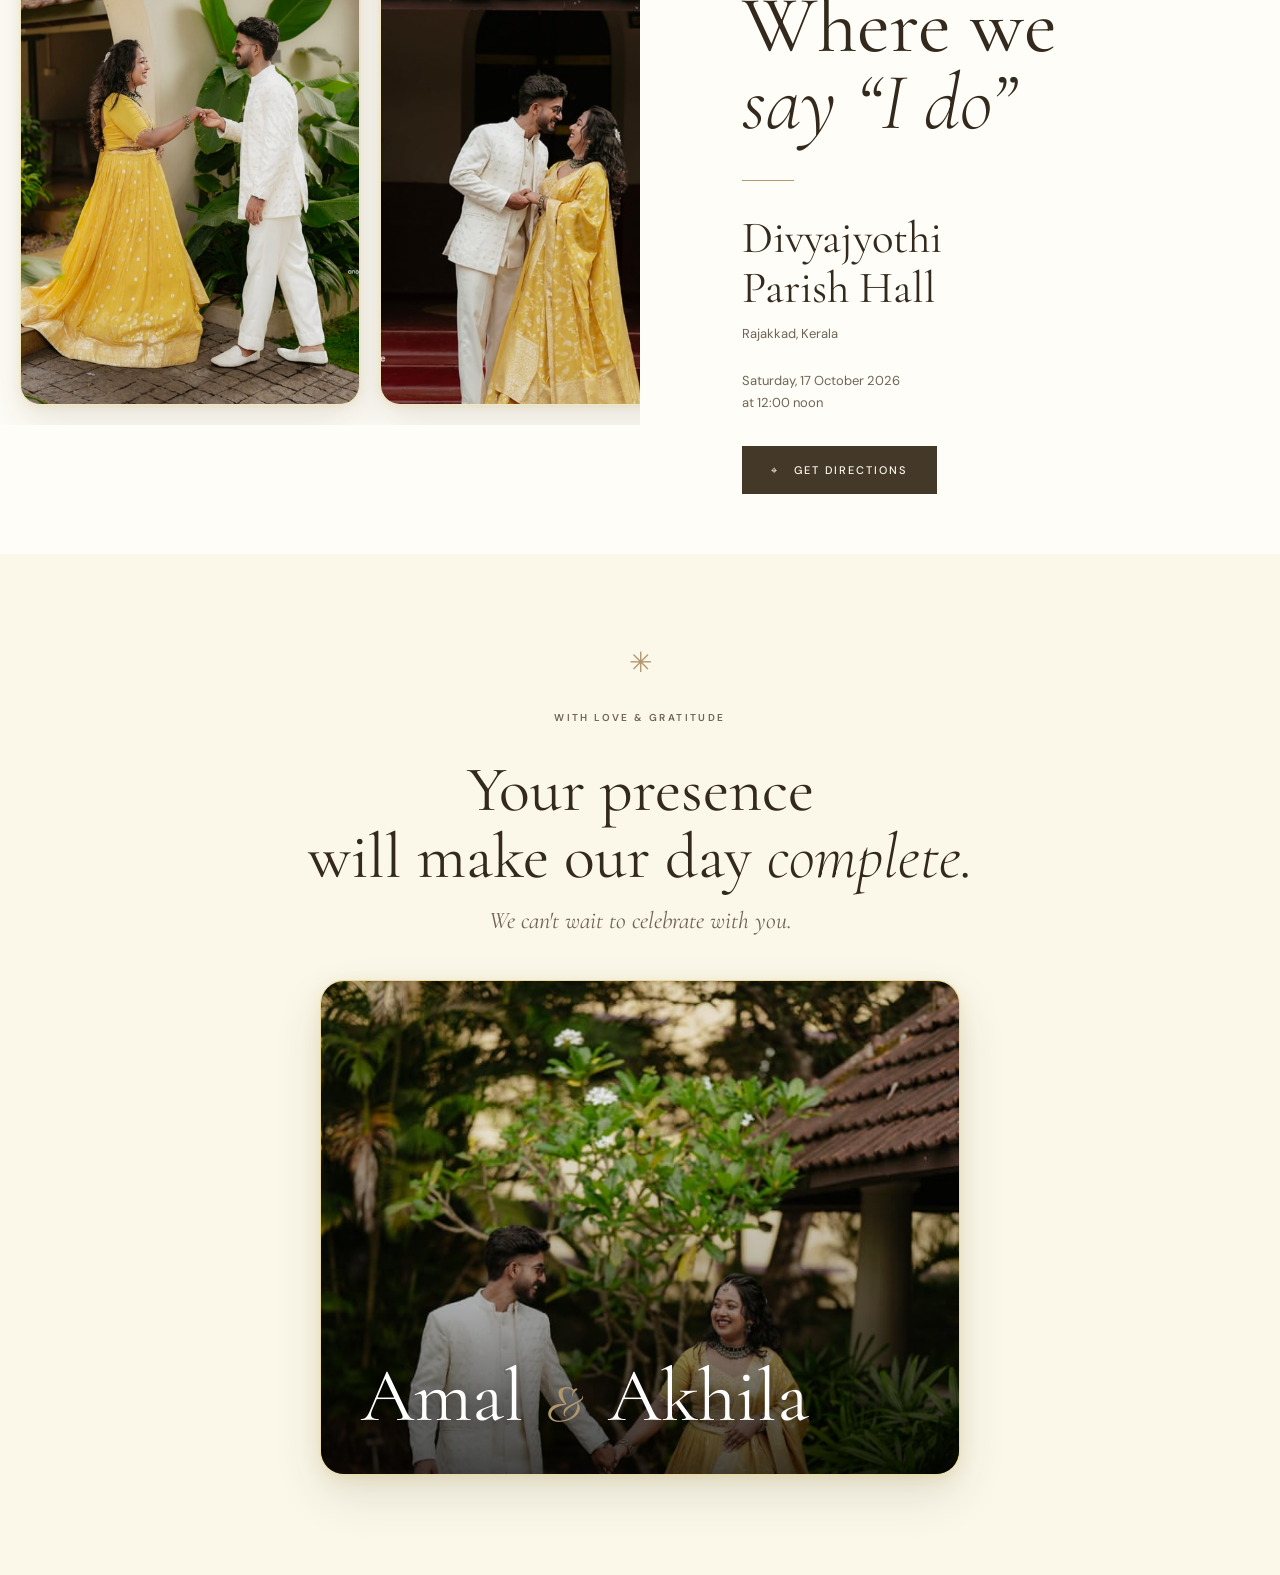
==== commit ef05915e: "Update gallery and site photos with new high-res image assets (a&a1 - a&a25)" ====
--- a/index.html
+++ b/index.html
@@ -32,10 +32,9 @@
 
 
     <section class="hero" id="top" aria-label="Amal and Akhila wedding invitation">
-      <img class="hero-image" src="assets/wedding-hero.jpeg" alt="A bride and groom together in a sunlit garden"
-        width="1200" height="1600" fetchpriority="high">
+      <img class="hero-image" src="assets/a&a13.jpeg" alt="A bride and groom together in a sunlit garden" width="1200"
+        height="1600" fetchpriority="high">
       <div class="hero-shade"></div>
-      <div class="hero-top-note">TOGETHER WITH THEIR FAMILIES</div>
       <div class="hero-content">
         <div class="hero-ornament"><span></span> THE WEDDING OF <span></span></div>
         <h1>Amal <em>&amp;</em> Akhila</h1>
@@ -44,7 +43,13 @@
         </div>
         <a class="hero-gallery-btn" href="gallery.html">
           <span class="hero-gallery-btn-icon">
-            <svg width="16" height="16" viewBox="0 0 24 24" fill="none" stroke="currentColor" stroke-width="1.8" stroke-linecap="round" stroke-linejoin="round"><rect x="3" y="3" width="7" height="7" rx="1"/><rect x="14" y="3" width="7" height="7" rx="1"/><rect x="3" y="14" width="7" height="7" rx="1"/><rect x="14" y="14" width="7" height="7" rx="1"/></svg>
+            <svg width="16" height="16" viewBox="0 0 24 24" fill="none" stroke="currentColor" stroke-width="1.8"
+              stroke-linecap="round" stroke-linejoin="round">
+              <rect x="3" y="3" width="7" height="7" rx="1" />
+              <rect x="14" y="3" width="7" height="7" rx="1" />
+              <rect x="3" y="14" width="7" height="7" rx="1" />
+              <rect x="14" y="14" width="7" height="7" rx="1" />
+            </svg>
           </span>
           VIEW GALLERY
         </a>
@@ -60,7 +65,8 @@
           <div class="short-rule"></div>
           <p class="invite-message">We joyfully invite you to celebrate the beginning of our forever</p>
           <p class="couple-line">Amal <span>&amp;</span> Akhila</p>
-          <p class="invite-family">Son of Mr. P. R. Prakash &amp; Mrs. Mini Prakash<br>Pokkamthadiyil House, Kanthippara</p>
+          <p class="invite-family">Son of Mr. P. R. Prakash &amp; Mrs. Mini Prakash<br>Pokkamthadiyil House, Kanthippara
+          </p>
           <p class="invite-family">Daughter of Mr. Shaji Joseph &amp; Mrs. Sindhu Shaji<br>Kunnathukuzhy House,
             Kudamalloor, Kottayam</p>
         </div>
@@ -143,7 +149,7 @@
             <img src="assets/image4.jpeg" alt="Amal and Akhila wedding celebration" loading="lazy">
           </div>
           <div class="venue-gallery-item">
-            <img src="assets/ring.jpg" alt="Amal and Akhila togetherness" loading="lazy">
+            <img src="assets/a&a17.jpeg" alt="Amal and Akhila togetherness" loading="lazy">
           </div>
           <!-- Duplicate set for seamless loop -->
           <div class="venue-gallery-item">
@@ -159,7 +165,7 @@
             <img src="assets/image4.jpeg" alt="Amal and Akhila wedding celebration" loading="lazy">
           </div>
           <div class="venue-gallery-item">
-            <img src="assets/ring.jpg" alt="Amal and Akhila togetherness" loading="lazy">
+            <img src="assets/a&a17.jpeg" alt="Amal and Akhila togetherness" loading="lazy">
           </div>
         </div>
 
@@ -253,7 +259,7 @@
         <p class="closing-sub">We can't wait to celebrate with you.</p>
       </div>
       <div class="closing-photo-container">
-        <img class="closing-photo-img" src="assets/footer.jpeg" alt="Amal and Akhila" loading="lazy">
+        <img class="closing-photo-img" src="assets/a&a19.jpeg" alt="Amal and Akhila" loading="lazy">
         <div class="closing-photo-shade"></div>
         <div class="closing-photo-names">Amal <span>&amp;</span> Akhila</div>
       </div>
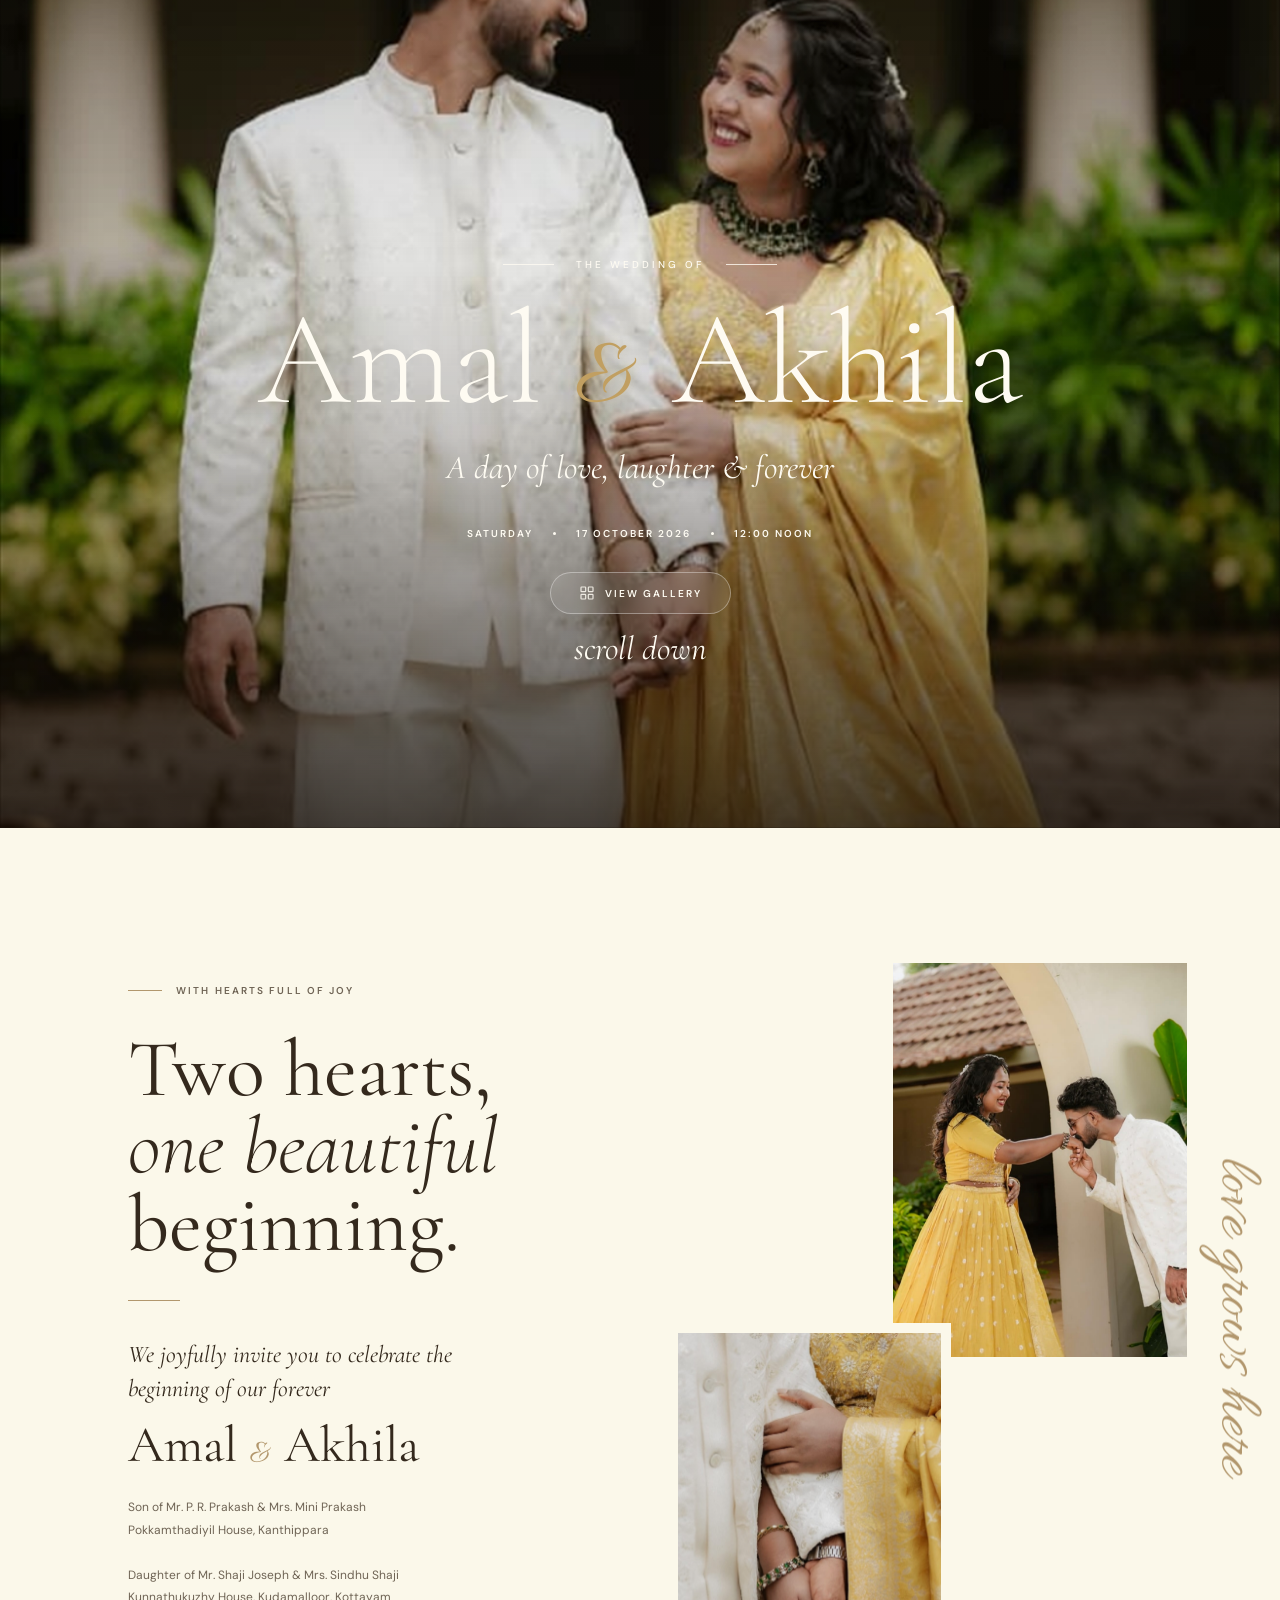
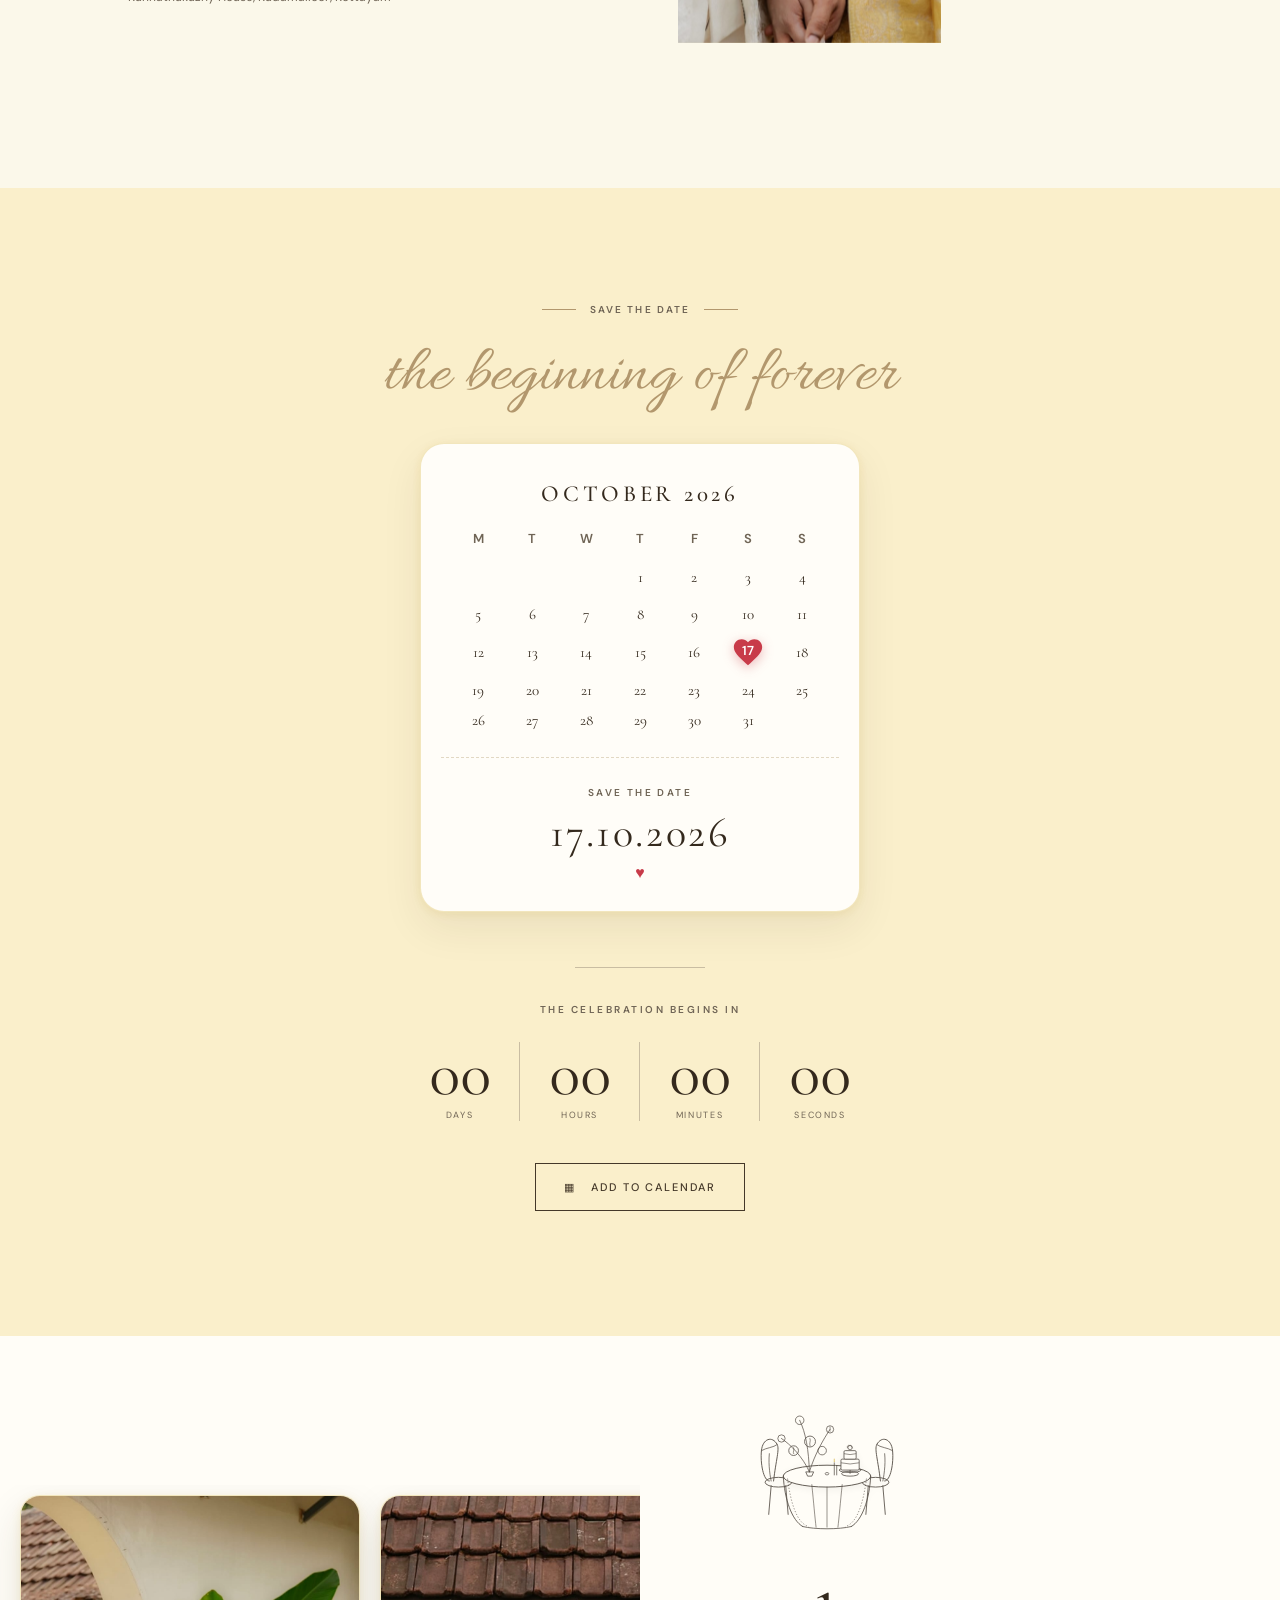
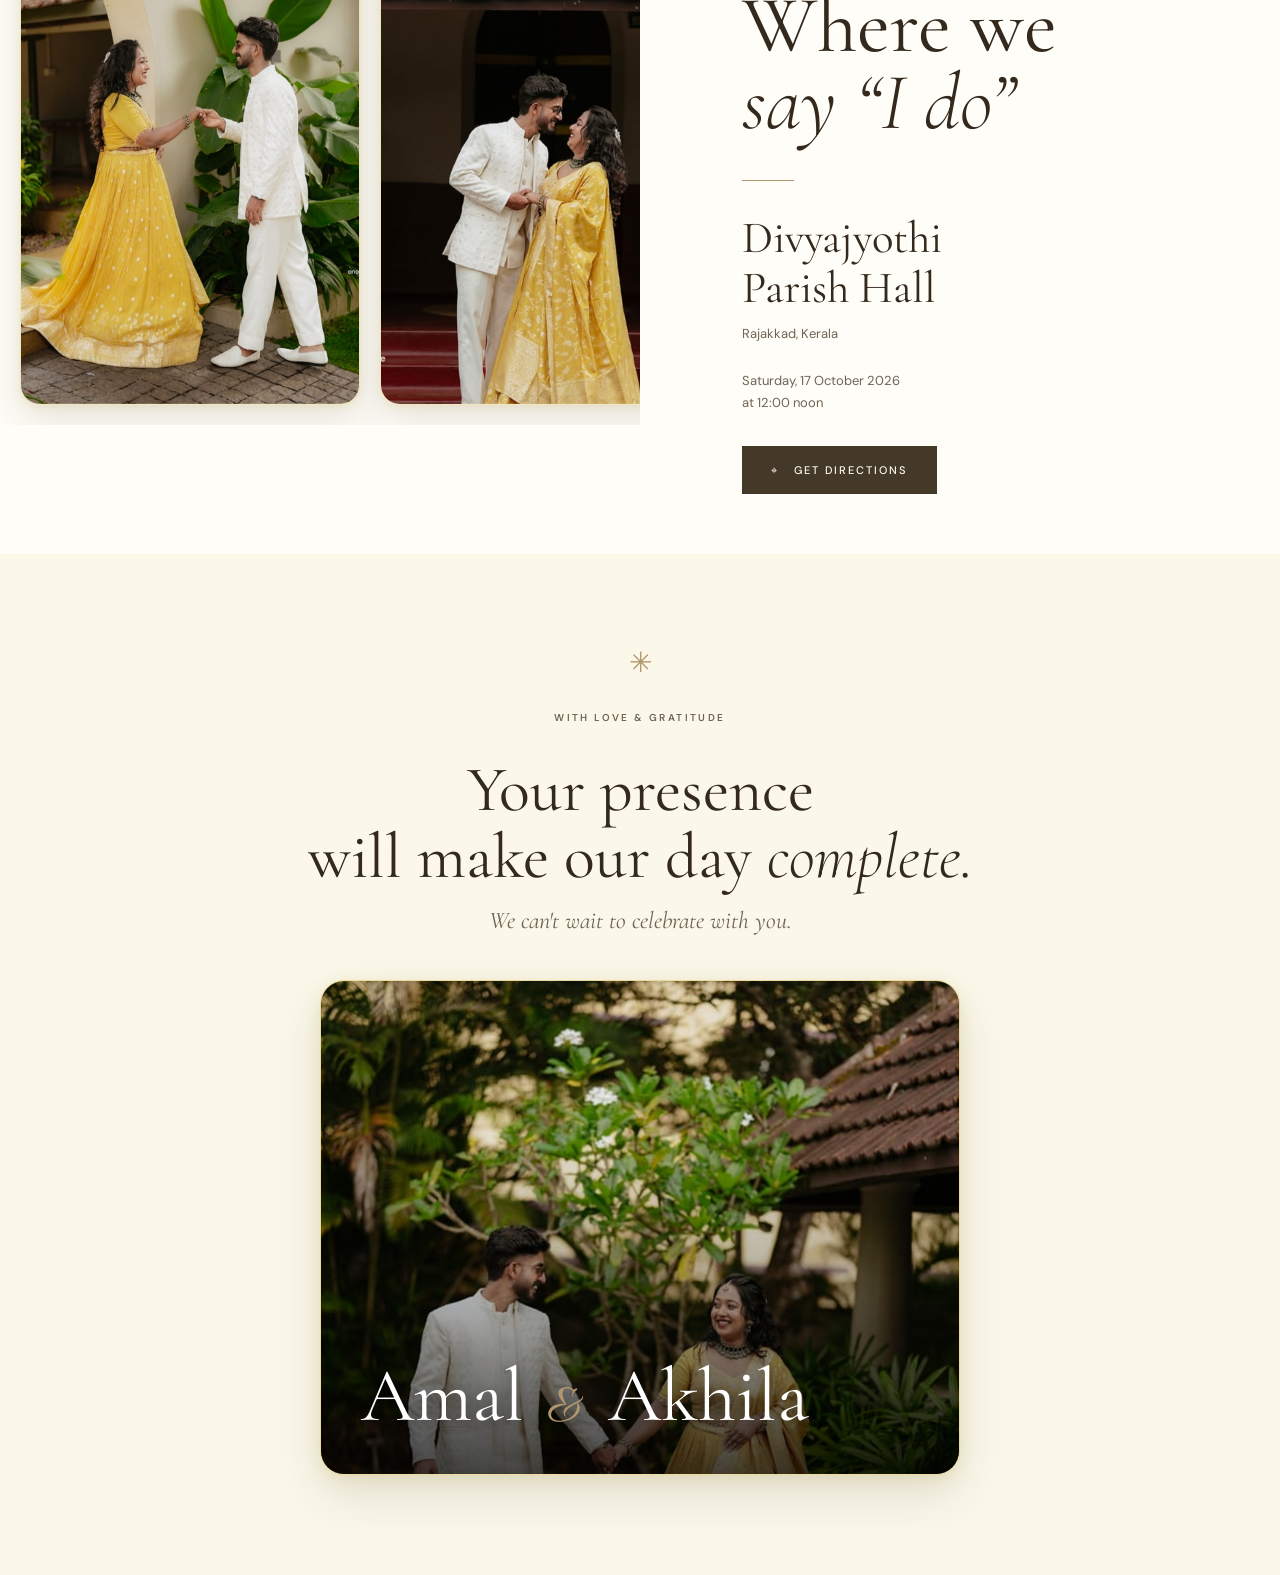
==== commit f817df47: "Enhance image resolution, sharpening and rendering quality" ====
--- a/index.html
+++ b/index.html
@@ -53,6 +53,7 @@
           </span>
           VIEW GALLERY
         </a>
+        <p class="hero-subtitle">scroll down</p>
       </div>
 
     </section>
--- a/styles.css
+++ b/styles.css
@@ -77,6 +77,14 @@
   text-decoration: none;
 }
 
+img {
+  max-width: 100%;
+  image-rendering: -webkit-optimize-contrast;
+  image-rendering: high-quality;
+  backface-visibility: hidden;
+  -webkit-backface-visibility: hidden;
+}
+
 button,
 a {
   -webkit-tap-highlight-color: transparent;
